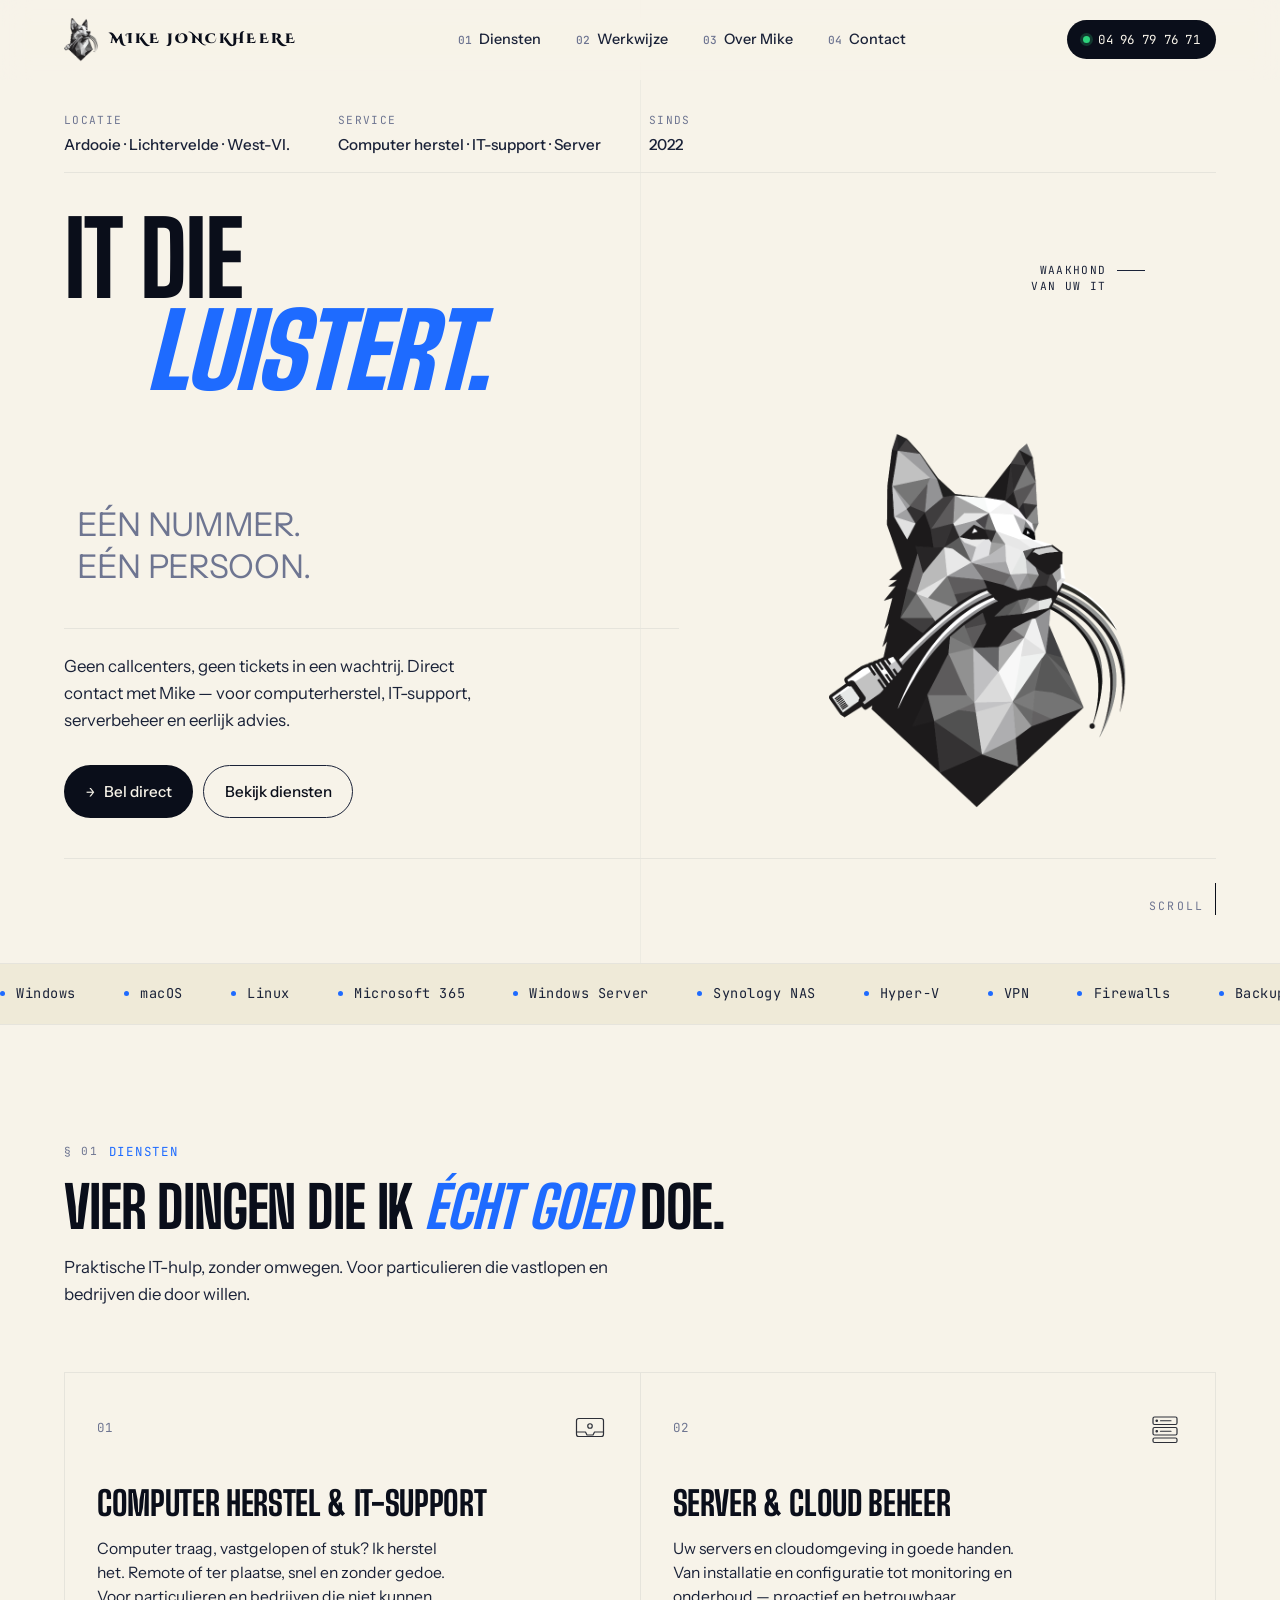
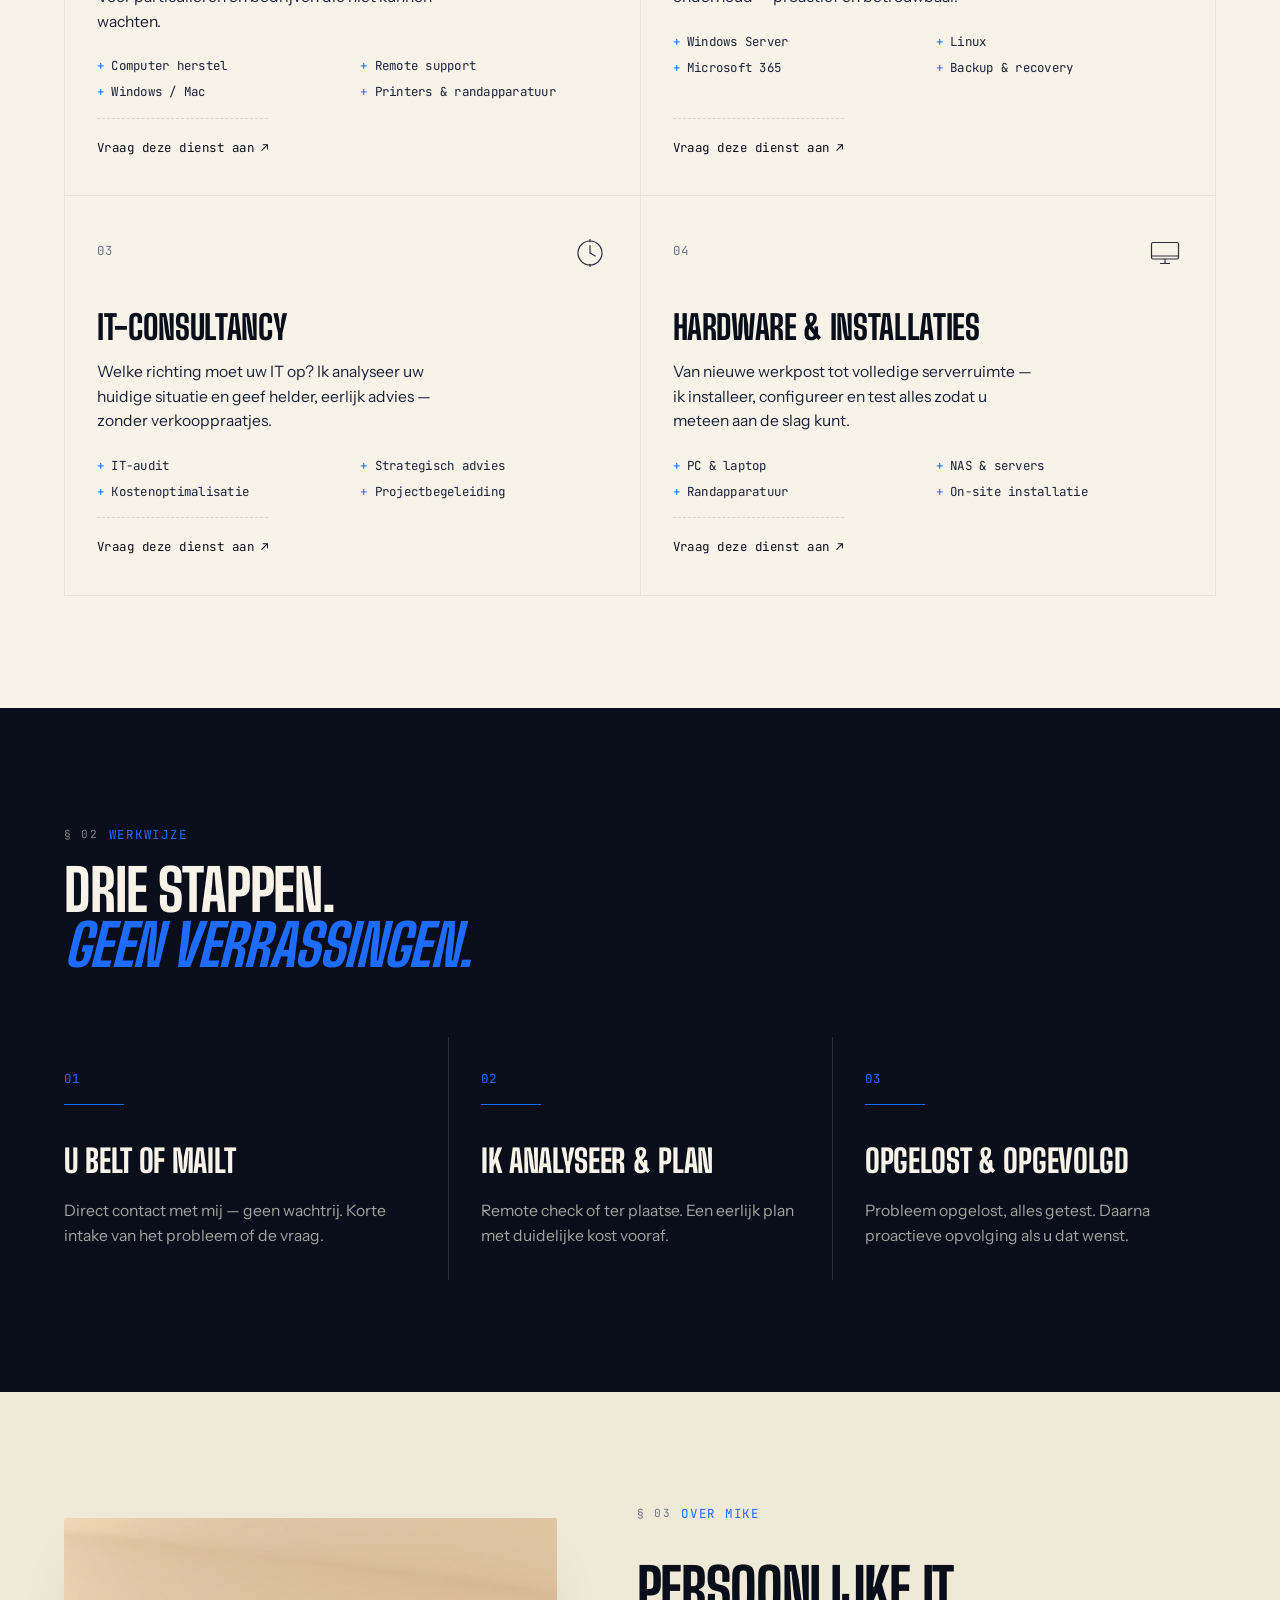
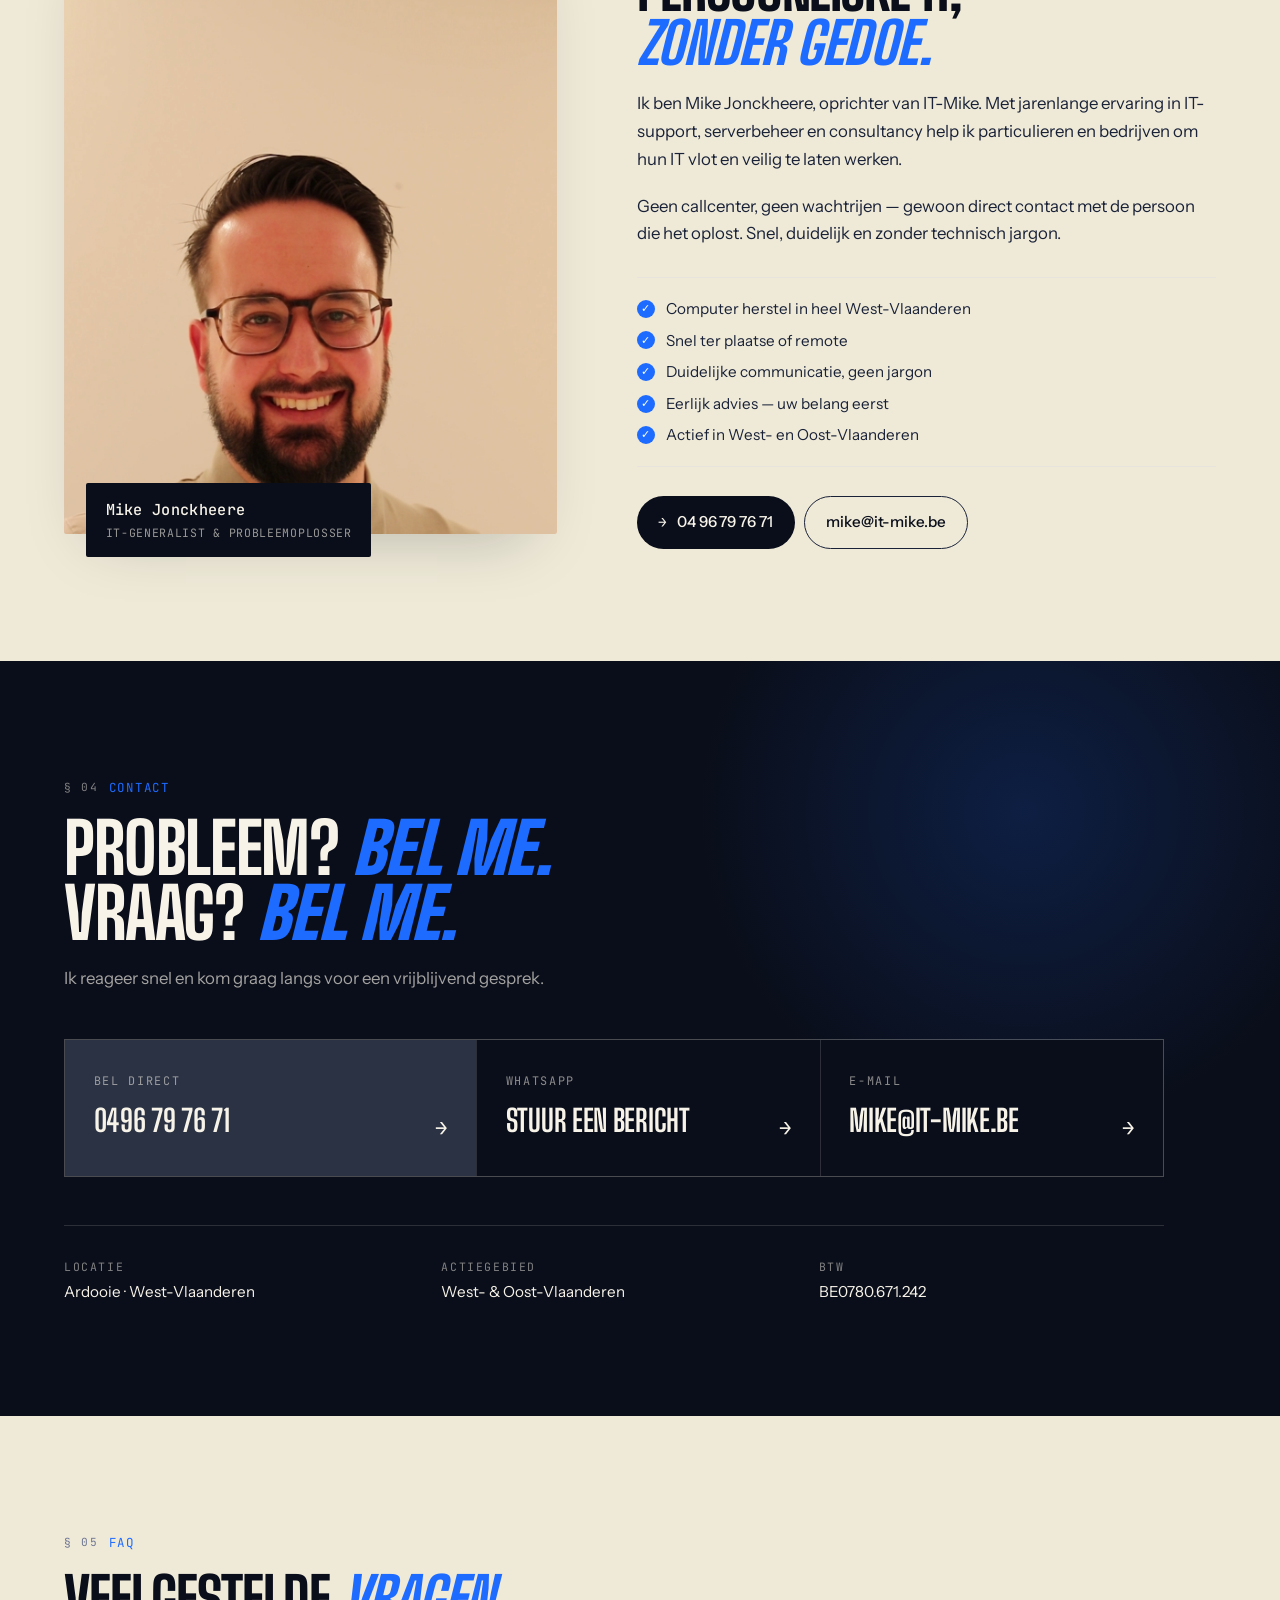
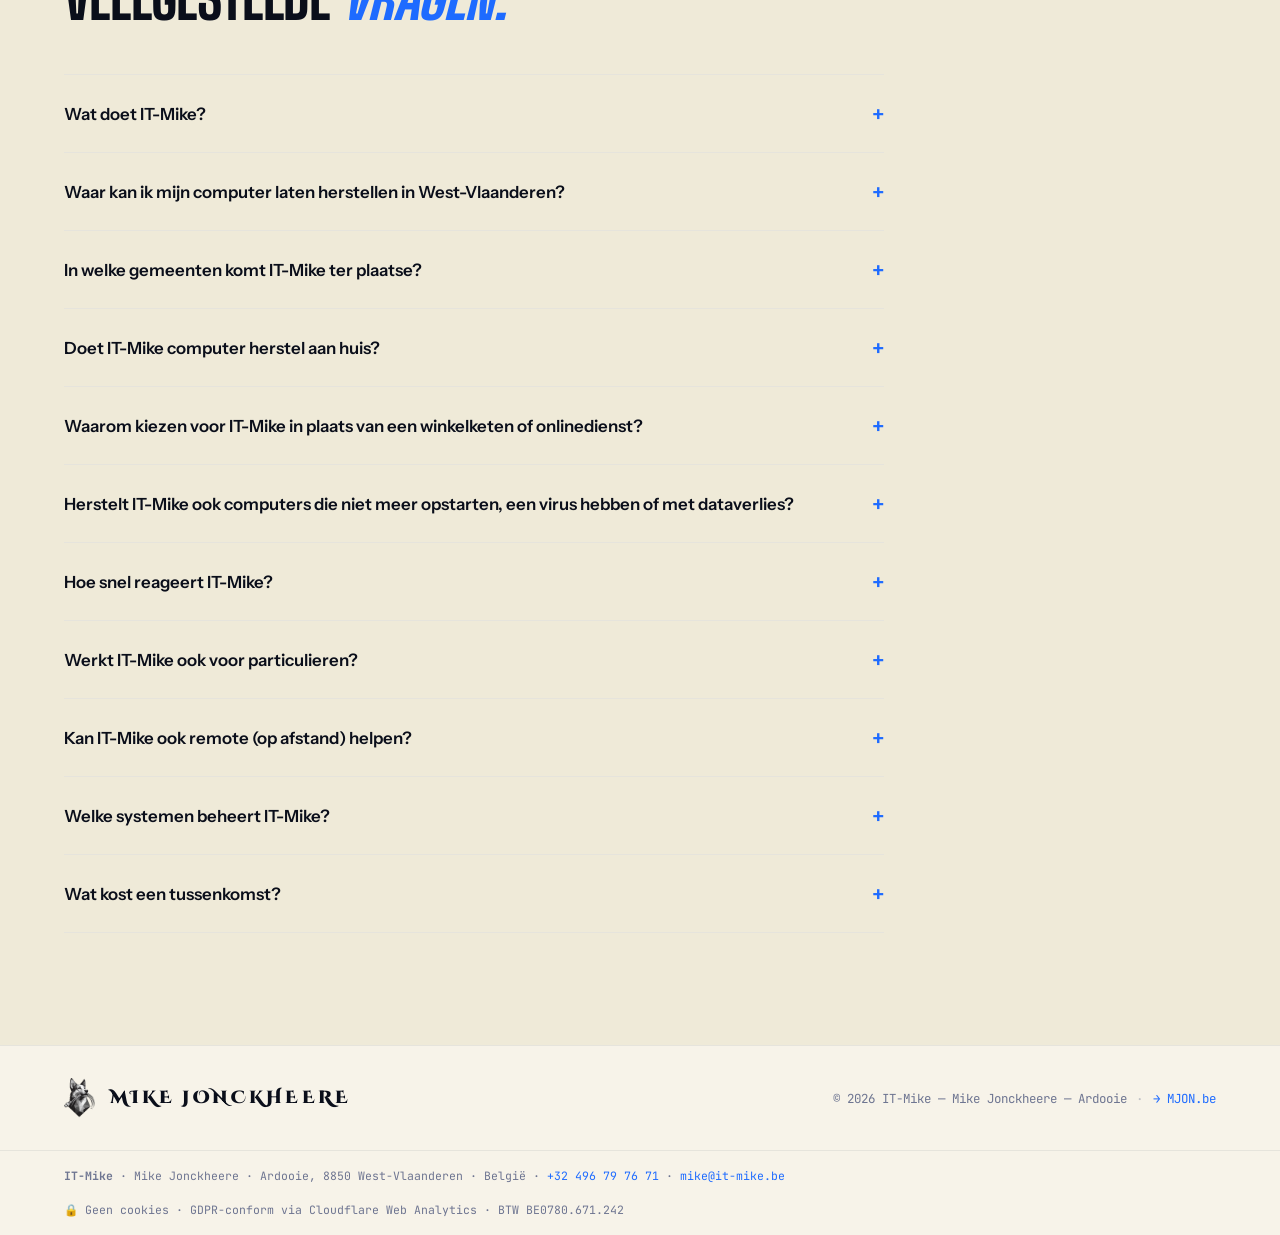
==== index.html @ 592ebdb8 "Voeg Matomo tracking-script toe aan homepage Co-Authored-By: Claude Sonnet 5 <noreply@anthropic.com>" ====
<!DOCTYPE html>
<html lang="nl">
<head>
<meta charset="UTF-8"/>
<meta name="viewport" content="width=device-width, initial-scale=1.0"/>
<title>Computer Herstel &amp; IT-Support Ardooie, Lichtervelde | IT-Mike</title>
<meta name="description" content="Computer herstel, IT-support en serverbeheer in Ardooie, Lichtervelde en West-Vlaanderen. Mike Jonckheere — direct bereikbaar, geen callcenter. Reactietijd &lt; 2 uur. BTW BE0780.671.242."/>
<meta name="keywords" content="computer herstel Lichtervelde, computer herstel Ardooie, computer reparatie West-Vlaanderen, pc herstelling Lichtervelde, IT support Ardooie, IT helpdesk West-Vlaanderen, serverbeheer Roeselare, computer hulp Ardooie, IT consultancy West-Vlaanderen, Mike Jonckheere IT, IT-Mike, server beheer Tielt, IT support Izegem, IT Kortemark, IT Wingene"/>
<meta name="author" content="Mike Jonckheere — IT-Mike"/>
<meta name="robots" content="index, follow"/>
<link rel="canonical" href="https://it-mike.be/"/>
<link rel="icon" type="image/png" href="/media/Favicon.png"/>
<link rel="apple-touch-icon" href="/media/Favicon.png"/>
<meta name="geo.region" content="BE-VWV"/>
<meta name="geo.placename" content="Ardooie, West-Vlaanderen, België"/>
<meta name="geo.position" content="50.9814;3.2057"/>
<meta name="ICBM" content="50.9814, 3.2057"/>
<meta property="og:type" content="website"/>
<meta property="og:url" content="https://it-mike.be/"/>
<meta property="og:title" content="Computer Herstel &amp; IT-Support Ardooie, Lichtervelde | IT-Mike"/>
<meta property="og:description" content="Computer herstel, IT-support en serverbeheer in Ardooie, Lichtervelde en West-Vlaanderen. Mike Jonckheere — direct bereikbaar, reactietijd &lt; 2 uur."/>
<meta property="og:locale" content="nl_BE"/>
<meta property="og:image" content="https://it-mike.be/media/Logo with slogan.png"/>
<script type="application/ld+json" id="ld-json">
{
  "@context": "https://schema.org",
  "@graph": [
    {
      "@type": "LocalBusiness",
      "@id": "https://it-mike.be/#business",
      "name": "IT-Mike",
      "alternateName": ["IT-Mike Ardooie", "IT-Mike Lichtervelde", "IT-Mike West-Vlaanderen"],
      "description": "Computer herstel, persoonlijke IT-support, server- en cloudbeheer, IT-consultancy en hardware-installaties voor bedrijven en particulieren in Ardooie, Lichtervelde en West- en Oost-Vlaanderen. Geen callcenter — direct contact met Mike Jonckheere.",
      "url": "https://it-mike.be",
      "telephone": "+32496797671",
      "email": "mike@it-mike.be",
      "vatID": "BE0780671242",
      "foundingDate": "2022",
      "priceRange": "€€",
      "currenciesAccepted": "EUR",
      "paymentAccepted": "Bankoverschrijving, Cash",
      "address": {
        "@type": "PostalAddress",
        "addressLocality": "Ardooie",
        "addressRegion": "West-Vlaanderen",
        "postalCode": "8850",
        "addressCountry": "BE"
      },
      "geo": {
        "@type": "GeoCoordinates",
        "latitude": 50.9814,
        "longitude": 3.2057
      },
      "areaServed": [
        {"@type": "City", "name": "Ardooie", "containedInPlace": {"@type": "AdministrativeArea", "name": "West-Vlaanderen"}},
        {"@type": "City", "name": "Roeselare"},
        {"@type": "City", "name": "Tielt"},
        {"@type": "City", "name": "Izegem"},
        {"@type": "City", "name": "Torhout"},
        {"@type": "City", "name": "Kortemark"},
        {"@type": "City", "name": "Wingene"},
        {"@type": "City", "name": "Pittem"},
        {"@type": "City", "name": "Lichtervelde"},
        {"@type": "City", "name": "Ruiselede"},
        {"@type": "City", "name": "Ichtegem"},
        {"@type": "City", "name": "Zedelgem"},
        {"@type": "City", "name": "Meulebeke"},
        {"@type": "City", "name": "Hooglede"},
        {"@type": "City", "name": "Staden"},
        {"@type": "City", "name": "Ledegem"},
        {"@type": "City", "name": "Moorslede"},
        {"@type": "City", "name": "Diksmuide"},
        {"@type": "City", "name": "Deinze"},
        {"@type": "City", "name": "Aalter"},
        {"@type": "City", "name": "Nevele"},
        {"@type": "City", "name": "Zulte"},
        {"@type": "AdministrativeArea", "name": "West-Vlaanderen"},
        {"@type": "AdministrativeArea", "name": "Oost-Vlaanderen"}
      ],
      "openingHoursSpecification": [
        {
          "@type": "OpeningHoursSpecification",
          "dayOfWeek": ["Monday","Tuesday","Wednesday","Thursday","Friday"],
          "opens": "08:00",
          "closes": "20:00"
        },
        {
          "@type": "OpeningHoursSpecification",
          "dayOfWeek": "Saturday",
          "opens": "09:00",
          "closes": "17:00"
        }
      ],
      "hasOfferCatalog": {
        "@type": "OfferCatalog",
        "name": "IT-diensten West-Vlaanderen",
        "itemListElement": [
          {
            "@type": "Offer",
            "itemOffered": {
              "@type": "Service",
              "name": "Computer herstel",
              "description": "Herstelling van trage, vastgelopen of defecte pc's en laptops. Remote of ter plaatse in Ardooie, Lichtervelde en heel West-Vlaanderen.",
              "areaServed": "West-Vlaanderen, Oost-Vlaanderen"
            }
          },
          {
            "@type": "Offer",
            "itemOffered": {
              "@type": "Service",
              "name": "IT-Support & Helpdesk",
              "description": "Remote of on-site IT-hulp voor bedrijven en particulieren in West-Vlaanderen. Reactietijd minder dan 2 uur voor dringende problemen. Windows, macOS, printers en randapparatuur.",
              "areaServed": "West-Vlaanderen, Oost-Vlaanderen"
            }
          },
          {
            "@type": "Offer",
            "itemOffered": {
              "@type": "Service",
              "name": "Server & Cloud beheer",
              "description": "Beheer van Windows Server, Linux, Microsoft 365, Hyper-V, Synology NAS. VPN, firewalls, backup & recovery. Proactief onderhoud en monitoring.",
              "areaServed": "West-Vlaanderen, Oost-Vlaanderen"
            }
          },
          {
            "@type": "Offer",
            "itemOffered": {
              "@type": "Service",
              "name": "IT-Consultancy",
              "description": "IT-audit, strategisch advies, kostenoptimalisatie en projectbegeleiding voor KMO's en zelfstandigen in West-Vlaanderen.",
              "areaServed": "West-Vlaanderen, Oost-Vlaanderen"
            }
          },
          {
            "@type": "Offer",
            "itemOffered": {
              "@type": "Service",
              "name": "Hardware & installaties",
              "description": "Installatie en configuratie van pc, laptop, NAS, servers en randapparatuur. On-site service in West- en Oost-Vlaanderen.",
              "areaServed": "West-Vlaanderen, Oost-Vlaanderen"
            }
          }
        ]
      },
      "founder": {"@id": "https://it-mike.be/#mike"},
      "employee": {"@id": "https://it-mike.be/#mike"}
    },
    {
      "@type": "Person",
      "@id": "https://it-mike.be/#mike",
      "name": "Mike Jonckheere",
      "jobTitle": "IT-generalist & oprichter IT-Mike",
      "knowsAbout": ["IT-support","Windows Server","Linux","Microsoft 365","Hyper-V","Synology NAS","VPN","Netwerken","Cloudinfrastructuur","IT-consultancy"],
      "worksFor": {"@id": "https://it-mike.be/#business"},
      "address": {
        "@type": "PostalAddress",
        "addressLocality": "Ardooie",
        "addressRegion": "West-Vlaanderen",
        "addressCountry": "BE"
      }
    },
    {
      "@type": "FAQPage",
      "mainEntity": [
        {
          "@type": "Question",
          "name": "Wat doet IT-Mike?",
          "acceptedAnswer": {
            "@type": "Answer",
            "text": "IT-Mike is de éénmanszaak van Mike Jonckheere uit Ardooie (West-Vlaanderen). IT-Mike biedt IT-support & helpdesk, server- en cloudbeheer, IT-consultancy en hardware-installaties aan voor bedrijven en particulieren in West- en Oost-Vlaanderen. Direct contact, geen callcenter."
          }
        },
        {
          "@type": "Question",
          "name": "Hoe snel reageert IT-Mike op een IT-probleem?",
          "acceptedAnswer": {
            "@type": "Answer",
            "text": "IT-Mike streeft naar een reactietijd van minder dan 2 uur voor dringende problemen — vaak nog dezelfde dag geholpen. Bel 04 96 79 76 71 voor de snelste respons. Remote hulp is onmiddellijk mogelijk; on-site interventie in West-Vlaanderen en omstreken zo snel mogelijk na contact."
          }
        },
        {
          "@type": "Question",
          "name": "In welke gemeenten is IT-Mike actief?",
          "acceptedAnswer": {
            "@type": "Answer",
            "text": "IT-Mike is gevestigd in Ardooie en actief in heel West-Vlaanderen (o.a. Roeselare, Tielt, Izegem, Torhout, Kortemark, Wingene, Pittem, Lichtervelde, Ruiselede, Ichtegem, Zedelgem, Meulebeke, Hooglede, Staden, Ledegem, Moorslede, Diksmuide) en Oost-Vlaanderen (o.a. Deinze, Aalter, Nevele, Zulte). Remote hulp kan overal in België."
          }
        },
        {
          "@type": "Question",
          "name": "Waar kan ik mijn computer laten herstellen in West-Vlaanderen?",
          "acceptedAnswer": {
            "@type": "Answer",
            "text": "IT-Mike herstelt computers en laptops in heel West-Vlaanderen — onder meer Ardooie, Roeselare, Tielt, Izegem, Torhout, Kortemark, Wingene, Pittem, Lichtervelde, Ruiselede, Ichtegem, Zedelgem, Meulebeke, Hooglede, Staden, Ledegem, Moorslede en Diksmuide — remote of met een bezoek ter plaatse. Bel 04 96 79 76 71 voor een snelle diagnose."
          }
        },
        {
          "@type": "Question",
          "name": "Doet IT-Mike computer herstel aan huis?",
          "acceptedAnswer": {
            "@type": "Answer",
            "text": "Beide kan. De meeste klanten brengen hun toestel gewoon binnen — dat is meestal het snelst. Mike komt ook zeker ter plaatse in heel West-Vlaanderen, vooral voor opleiding, begeleiding of installaties waar dat handiger is."
          }
        },
        {
          "@type": "Question",
          "name": "Waarom kiezen voor IT-Mike in plaats van een winkelketen of onlinedienst?",
          "acceptedAnswer": {
            "@type": "Answer",
            "text": "Bij IT-Mike is er altijd rechtstreeks contact met Mike Jonckheere zelf — geen callcenter, geen ticketsysteem, geen wisselende techniekers. Reactietijd onder de 2 uur, prijzen vooraf duidelijk gecommuniceerd, en eerlijk advies zonder verkooppraatjes."
          }
        },
        {
          "@type": "Question",
          "name": "Herstelt IT-Mike ook computers die niet meer opstarten, een virus hebben of met dataverlies?",
          "acceptedAnswer": {
            "@type": "Answer",
            "text": "Ja — een pc die niet meer opstart, traag is, een virus of malware heeft, of waar data van gered moet worden, zijn herstellingen die IT-Mike dagelijks uitvoert. Remote diagnose of een bezoek ter plaatse, naargelang het probleem."
          }
        },
        {
          "@type": "Question",
          "name": "Werkt IT-Mike ook voor particulieren?",
          "acceptedAnswer": {
            "@type": "Answer",
            "text": "Ja, IT-Mike helpt zowel particulieren (thuisgebruikers) als bedrijven, KMO's en zelfstandigen. Of het nu gaat om een vastgelopen laptop, printerprobleem of volledige serverinrichting — u kunt bij IT-Mike terecht."
          }
        },
        {
          "@type": "Question",
          "name": "Kan IT-Mike ook remote (op afstand) helpen?",
          "acceptedAnswer": {
            "@type": "Answer",
            "text": "Ja, IT-Mike biedt remote support aan voor de meeste problemen. Via een beveiligde verbinding wordt uw probleem snel opgelost zonder dat er iemand langs moet komen. Voor hardware-installaties en netwerkproblemen ter plaatse komt Mike langs in West- en Oost-Vlaanderen."
          }
        },
        {
          "@type": "Question",
          "name": "Wat kost een tussenkomst van IT-Mike?",
          "acceptedAnswer": {
            "@type": "Answer",
            "text": "IT-Mike start met een diagnose-uur (€62,50 excl. BTW) — tenzij het probleem al binnen dat eerste uur opgelost is. Na de diagnose volgt een duidelijke inschatting van wat er nodig is en wat het kost, vóór er verder gewerkt wordt. Geen verrassingen achteraf."
          }
        },
        {
          "@type": "Question",
          "name": "Welke IT-systemen beheert IT-Mike?",
          "acceptedAnswer": {
            "@type": "Answer",
            "text": "IT-Mike heeft ervaring met Windows, macOS, Linux, Windows Server, Microsoft 365, Hyper-V, Synology NAS, VPN-oplossingen, firewalls, Active Directory, Office 365, cloud migratie en backup & recovery."
          }
        }
      ]
    }
  ]
}
</script>
<script defer src="https://static.cloudflareinsights.com/beacon.min.js" data-cf-beacon='{"token":"JOUW_TOKEN_HIER"}'></script>
<link rel="preconnect" href="https://fonts.googleapis.com"/>
<link rel="preconnect" href="https://fonts.gstatic.com" crossorigin/>
<link href="https://fonts.googleapis.com/css2?family=Big+Shoulders+Display:wght@500;700;800;900&family=Cinzel:wght@500;700;900&family=Instrument+Serif:ital@0;1&family=Instrument+Sans:wght@400;500;600&family=JetBrains+Mono:wght@400;500&display=swap" rel="stylesheet"/>
<link rel="stylesheet" href="/styles.css"/>
<!-- Matomo -->
<script>
  var _paq = window._paq = window._paq || [];
  _paq.push(['trackPageView']);
  _paq.push(['enableLinkTracking']);
  (function() {
    var u="https://it-mike.duckdns.org/";
    _paq.push(['setTrackerUrl', u+'matomo.php']);
    _paq.push(['setSiteId', '1']);
    var d=document, g=d.createElement('script'), s=d.getElementsByTagName('script')[0];
    g.async=true; g.src=u+'matomo.js'; s.parentNode.insertBefore(g,s);
  })();
</script>
<!-- End Matomo Code -->
</head>
<body>

<!-- Mobile menu -->
<div class="mobile-menu" id="mobileMenu">
  <button class="mobile-close" id="mobileClose" aria-label="Sluit menu">×</button>
  <a href="#diensten" class="mobile-link"><span>01</span>Diensten</a>
  <a href="#werkwijze" class="mobile-link"><span>02</span>Werkwijze</a>
  <a href="#over" class="mobile-link"><span>03</span>Over Mike</a>
  <a href="#contact" class="mobile-link"><span>04</span>Contact</a>
  <a href="tel:+32496797671" class="mobile-call">04 96 79 76 71</a>
</div>

<!-- Nav -->
<nav id="navbar" class="nav">
  <a href="#top" class="nav-brand" aria-label="IT-Mike home">
    <img src="/media/Dog mark.png" alt="" class="nav-dog"/>
    <span class="nav-name">MIKE JONCKHEERE</span>
  </a>
  <ul class="nav-links">
    <li><a href="#diensten"><span class="nav-num">01</span>Diensten</a></li>
    <li><a href="#werkwijze"><span class="nav-num">02</span>Werkwijze</a></li>
    <li><a href="#over"><span class="nav-num">03</span>Over Mike</a></li>
    <li><a href="#contact"><span class="nav-num">04</span>Contact</a></li>
  </ul>
  <a href="tel:+32496797671" class="nav-cta">
    <span class="nav-cta-dot"></span>
    04 96 79 76 71
  </a>
  <button class="nav-burger" id="navBurger" aria-label="Open menu">
    <span></span><span></span><span></span>
  </button>
</nav>

<main>

<!-- Hero — Editorial -->
<section id="top" class="hero hero-editorial">
  <div class="hero-grid">
    <div class="hero-meta">
      <div class="meta-item">
        <span class="meta-label">Locatie</span>
        <span class="meta-value">Ardooie · Lichtervelde · West-Vl.</span>
      </div>
      <div class="meta-item">
        <span class="meta-label">Service</span>
        <span class="meta-value">Computer herstel · IT-support · Server</span>
      </div>
      <div class="meta-item">
        <span class="meta-label">Sinds</span>
        <span class="meta-value">2022</span>
      </div>
    </div>

    <h1 class="hero-headline">
      <span class="line">IT die</span>
      <span class="line line-italic rotating" id="rotatingWord" aria-live="polite">
        <span class="rw-word on">werkt.</span>
        <span class="rw-word">luistert.</span>
        <span class="rw-word">uitlegt.</span>
        <span class="rw-word">klopt.</span>
      </span>
      <span class="line line-faded">Eén nummer.</span>
      <span class="line line-faded">Eén persoon.</span>
    </h1>

    <div class="hero-mascot" aria-hidden="true">
      <img src="/media/Dog mark.png" alt=""/>
      <div class="hero-mascot-tag">
        <span class="hmt-line"></span>
        <span class="hmt-text">Waakhond<br/>van uw IT</span>
      </div>
    </div>

    <div class="hero-side">
      <p class="hero-lede" id="cms-hero-lede">
        Geen callcenters, geen tickets in een wachtrij. Direct contact met
        Mike — voor computerherstel, IT-support, serverbeheer en eerlijk advies.
      </p>
      <div class="hero-actions">
        <a href="tel:+32496797671" class="btn btn-primary">
          <span class="btn-arrow">→</span>
          Bel direct
        </a>
        <a href="#diensten" class="btn btn-ghost">Bekijk diensten</a>
      </div>
    </div>

    <div class="hero-foot">
      <div class="hf-item hf-scroll">
        <span>Scroll</span>
        <div class="hf-scroll-line"></div>
      </div>
    </div>
  </div>
</section>

<!-- Marquee strip -->
<section class="marquee" aria-hidden="true">
  <div class="marquee-track">
    <span class="marquee-item"><span class="marquee-dot"></span>Windows</span>
    <span class="marquee-item"><span class="marquee-dot"></span>macOS</span>
    <span class="marquee-item"><span class="marquee-dot"></span>Linux</span>
    <span class="marquee-item"><span class="marquee-dot"></span>Microsoft 365</span>
    <span class="marquee-item"><span class="marquee-dot"></span>Windows Server</span>
    <span class="marquee-item"><span class="marquee-dot"></span>Synology NAS</span>
    <span class="marquee-item"><span class="marquee-dot"></span>Hyper-V</span>
    <span class="marquee-item"><span class="marquee-dot"></span>VPN</span>
    <span class="marquee-item"><span class="marquee-dot"></span>Firewalls</span>
    <span class="marquee-item"><span class="marquee-dot"></span>Backup &amp; recovery</span>
    <span class="marquee-item"><span class="marquee-dot"></span>Office 365</span>
    <span class="marquee-item"><span class="marquee-dot"></span>Active Directory</span>
    <span class="marquee-item"><span class="marquee-dot"></span>Cloud migratie</span>
    <span class="marquee-item"><span class="marquee-dot"></span>Hardware</span>
    <span class="marquee-item"><span class="marquee-dot"></span>Windows</span>
    <span class="marquee-item"><span class="marquee-dot"></span>macOS</span>
    <span class="marquee-item"><span class="marquee-dot"></span>Linux</span>
    <span class="marquee-item"><span class="marquee-dot"></span>Microsoft 365</span>
    <span class="marquee-item"><span class="marquee-dot"></span>Windows Server</span>
    <span class="marquee-item"><span class="marquee-dot"></span>Synology NAS</span>
    <span class="marquee-item"><span class="marquee-dot"></span>Hyper-V</span>
    <span class="marquee-item"><span class="marquee-dot"></span>VPN</span>
    <span class="marquee-item"><span class="marquee-dot"></span>Firewalls</span>
    <span class="marquee-item"><span class="marquee-dot"></span>Backup &amp; recovery</span>
    <span class="marquee-item"><span class="marquee-dot"></span>Office 365</span>
    <span class="marquee-item"><span class="marquee-dot"></span>Active Directory</span>
    <span class="marquee-item"><span class="marquee-dot"></span>Cloud migratie</span>
    <span class="marquee-item"><span class="marquee-dot"></span>Hardware</span>
  </div>
</section>

<!-- Diensten -->
<section id="diensten" class="section diensten reveal">
  <div class="section-head">
    <div class="section-tag"><span class="tag-num">§ 01</span>Diensten</div>
    <h2 class="section-title">Vier dingen die ik <em>écht goed</em> doe.</h2>
    <p class="section-sub">Praktische IT-hulp, zonder omwegen. Voor particulieren die vastlopen en bedrijven die door willen.</p>
  </div>
  <div class="diensten-grid">
    <article class="dienst">
      <div class="dienst-head">
        <span class="dienst-num">01</span>
        <svg viewBox="0 0 48 48" fill="none" stroke="currentColor" stroke-width="1.6" stroke-linecap="round" stroke-linejoin="round">
          <rect x="6" y="10" width="36" height="24" rx="3"/>
          <path d="M6 28 L18 28 L20 32 L28 32 L30 28 L42 28"/>
          <circle cx="24" cy="20" r="3"/>
        </svg>
      </div>
      <h3 class="dienst-title" id="cms-d1-title">Computer Herstel &amp; IT-Support</h3>
      <p class="dienst-desc" id="cms-d1-desc">Computer traag, vastgelopen of stuk? Ik herstel het. Remote of ter plaatse — snel en zonder gedoe.</p>
      <ul class="dienst-points" id="cms-d1-points">
        <li><span class="dienst-bullet">+</span>Computer herstel</li>
        <li><span class="dienst-bullet">+</span>Remote support</li>
        <li><span class="dienst-bullet">+</span>Windows / Mac</li>
        <li><span class="dienst-bullet">+</span>Printers &amp; randapparatuur</li>
      </ul>
      <a href="#contact" class="dienst-link">Vraag deze dienst aan <span>↗</span></a>
    </article>
    <article class="dienst">
      <div class="dienst-head">
        <span class="dienst-num">02</span>
        <svg viewBox="0 0 48 48" fill="none" stroke="currentColor" stroke-width="1.6" stroke-linecap="round" stroke-linejoin="round">
          <rect x="8" y="8" width="32" height="10" rx="2"/>
          <rect x="8" y="22" width="32" height="10" rx="2"/>
          <rect x="8" y="36" width="32" height="6" rx="2"/>
          <circle cx="13" cy="13" r="1" fill="currentColor"/>
          <circle cx="13" cy="27" r="1" fill="currentColor"/>
          <line x1="18" y1="13" x2="32" y2="13"/>
          <line x1="18" y1="27" x2="32" y2="27"/>
        </svg>
      </div>
      <h3 class="dienst-title" id="cms-d2-title">Server &amp; Cloud beheer</h3>
      <p class="dienst-desc" id="cms-d2-desc">Uw servers en cloud in goede handen — van installatie tot proactief onderhoud.</p>
      <ul class="dienst-points" id="cms-d2-points">
        <li><span class="dienst-bullet">+</span>Windows Server</li>
        <li><span class="dienst-bullet">+</span>Linux</li>
        <li><span class="dienst-bullet">+</span>Microsoft 365</li>
        <li><span class="dienst-bullet">+</span>Backup &amp; recovery</li>
      </ul>
      <a href="#contact" class="dienst-link">Vraag deze dienst aan <span>↗</span></a>
    </article>
    <article class="dienst">
      <div class="dienst-head">
        <span class="dienst-num">03</span>
        <svg viewBox="0 0 48 48" fill="none" stroke="currentColor" stroke-width="1.6" stroke-linecap="round" stroke-linejoin="round">
          <circle cx="24" cy="24" r="16"/>
          <path d="M24 14 L24 24 L31 28"/>
          <line x1="24" y1="6" x2="24" y2="9"/>
          <line x1="24" y1="39" x2="24" y2="42"/>
        </svg>
      </div>
      <h3 class="dienst-title" id="cms-d3-title">IT-Consultancy</h3>
      <p class="dienst-desc" id="cms-d3-desc">Helder, eerlijk advies. Geen verkooppraatjes, wel een plan dat klopt met uw budget.</p>
      <ul class="dienst-points" id="cms-d3-points">
        <li><span class="dienst-bullet">+</span>IT-audit</li>
        <li><span class="dienst-bullet">+</span>Strategisch advies</li>
        <li><span class="dienst-bullet">+</span>Kostenoptimalisatie</li>
        <li><span class="dienst-bullet">+</span>Projectbegeleiding</li>
      </ul>
      <a href="#contact" class="dienst-link">Vraag deze dienst aan <span>↗</span></a>
    </article>
    <article class="dienst">
      <div class="dienst-head">
        <span class="dienst-num">04</span>
        <svg viewBox="0 0 48 48" fill="none" stroke="currentColor" stroke-width="1.6" stroke-linecap="round" stroke-linejoin="round">
          <rect x="6" y="10" width="36" height="22" rx="2"/>
          <line x1="6" y1="28" x2="42" y2="28"/>
          <line x1="18" y1="38" x2="30" y2="38"/>
          <line x1="24" y1="32" x2="24" y2="38"/>
        </svg>
      </div>
      <h3 class="dienst-title" id="cms-d4-title">Hardware &amp; installaties</h3>
      <p class="dienst-desc" id="cms-d4-desc">Van werkpost tot serverruimte — alles correct geïnstalleerd, getest en uitgelegd.</p>
      <ul class="dienst-points" id="cms-d4-points">
        <li><span class="dienst-bullet">+</span>PC &amp; laptop</li>
        <li><span class="dienst-bullet">+</span>NAS &amp; servers</li>
        <li><span class="dienst-bullet">+</span>Randapparatuur</li>
        <li><span class="dienst-bullet">+</span>On-site installatie</li>
      </ul>
      <a href="#contact" class="dienst-link">Vraag deze dienst aan <span>↗</span></a>
    </article>
  </div>
</section>

<!-- Werkwijze -->
<section id="werkwijze" class="section werkwijze reveal">
  <div class="section-head section-head-light">
    <div class="section-tag"><span class="tag-num">§ 02</span>Werkwijze</div>
    <h2 class="section-title">Drie stappen.<br/><em>Geen verrassingen.</em></h2>
  </div>
  <div class="stappen">
    <div class="stap">
      <div class="stap-num">01</div>
      <div class="stap-line"></div>
      <h3 class="stap-title" id="cms-stap1-title">U belt of mailt</h3>
      <p class="stap-desc" id="cms-stap1-desc">Direct contact met mij — geen wachtrij. Korte intake van het probleem of de vraag.</p>
    </div>
    <div class="stap">
      <div class="stap-num">02</div>
      <div class="stap-line"></div>
      <h3 class="stap-title" id="cms-stap2-title">Ik analyseer &amp; plan</h3>
      <p class="stap-desc" id="cms-stap2-desc">Remote check of ter plaatse. Een eerlijk plan met duidelijke kost vooraf.</p>
    </div>
    <div class="stap">
      <div class="stap-num">03</div>
      <div class="stap-line"></div>
      <h3 class="stap-title" id="cms-stap3-title">Opgelost &amp; opgevolgd</h3>
      <p class="stap-desc" id="cms-stap3-desc">Probleem opgelost, alles getest. Daarna proactieve opvolging als u dat wenst.</p>
    </div>
  </div>
</section>

<!-- Over Mike -->
<section id="over" class="section over reveal">
  <div class="over-grid">
    <div class="over-portrait">
      <div class="over-portrait-frame">
        <img id="cms-profile-img" src="/media/Contact Mike.png" alt="Mike Jonckheere"
             style="width:100%;height:100%;object-fit:cover;object-position:center 16%;display:block"/>
      </div>
      <div class="over-portrait-tag">
        <span class="opt-name">Mike Jonckheere</span>
        <span class="opt-role">IT-generalist &amp; probleemoplosser</span>
      </div>
    </div>
    <div class="over-content">
      <div class="section-tag"><span class="tag-num">§ 03</span>Over Mike</div>
      <h2 class="section-title">Persoonlijke IT,<br/><em>zonder gedoe.</em></h2>
      <p class="over-text" id="cms-about-1">Ik ben <strong>Mike Jonckheere</strong>, oprichter van IT-Mike. Met jaren ervaring in IT-support, serverbeheer en consultancy help ik particulieren en bedrijven om hun IT vlot en veilig te laten werken.</p>
      <p class="over-text" id="cms-about-2">Geen callcenter, geen wachtrijen — gewoon <strong>direct contact</strong> met de persoon die het oplost. Snel, duidelijk en zonder technisch jargon.</p>
      <div class="over-checks" id="cms-over-checks">
        <div class="over-check"><span class="ock">✓</span>Snel ter plaatse of remote</div>
        <div class="over-check"><span class="ock">✓</span>Duidelijke communicatie, geen jargon</div>
        <div class="over-check"><span class="ock">✓</span>Eerlijk advies — uw belang eerst</div>
        <div class="over-check"><span class="ock">✓</span>Actief in West- en Oost-Vlaanderen</div>
      </div>
      <div class="over-actions">
        <a href="tel:+32496797671" class="btn btn-primary"><span class="btn-arrow">→</span> 04 96 79 76 71</a>
        <a id="cms-email-over" href="mailto:mike@it-mike.be?subject=Vraag%20via%20it-mike.be&body=Goeiedag%20Mike%2C%0A%0AIk%20neem%20contact%20op%20via%20it-mike.be.%0A%0AMijn%20vraag%20%2F%20probleem%3A%0A%0A%0AMijn%20naam%3A%20%0AMijn%20telefoonnummer%3A%20" class="btn btn-ghost">mike@it-mike.be</a>
      </div>
    </div>
  </div>
</section>

<!-- Contact -->
<section id="contact" class="section contact reveal">
  <div class="contact-inner">
    <div class="contact-tag"><span class="tag-num">§ 04</span>Contact</div>
    <h2 class="contact-title">Probleem? <em>Bel me.</em><br/>Vraag? <em>Bel me.</em></h2>
    <p class="contact-sub" id="cms-contact-sub">Ik reageer snel en kom graag langs voor een vrijblijvend gesprek.</p>
    <div class="contact-channels">
      <a href="tel:+32496797671" class="ch ch-primary" id="cms-phone-link">
        <div class="ch-label">Bel direct</div>
        <div class="ch-value" id="cms-phone-val">04 96 79 76 71</div>
        <div class="ch-arrow">→</div>
      </a>
      <a href="https://wa.me/+32496797671" target="_blank" rel="noopener" class="ch">
        <div class="ch-label">WhatsApp</div>
        <div class="ch-value">Stuur een bericht</div>
        <div class="ch-arrow">→</div>
      </a>
      <a href="mailto:mike@it-mike.be?subject=Vraag%20via%20it-mike.be&body=Goeiedag%20Mike%2C%0A%0AIk%20neem%20contact%20op%20via%20it-mike.be.%0A%0AMijn%20vraag%20%2F%20probleem%3A%0A%0A%0AMijn%20naam%3A%20%0AMijn%20telefoonnummer%3A%20" class="ch" id="cms-email-link">
        <div class="ch-label">E-mail</div>
        <div class="ch-value" id="cms-email-val">mike@it-mike.be</div>
        <div class="ch-arrow">→</div>
      </a>
    </div>
    <div class="contact-coords">
      <div><span>Locatie</span>Ardooie · West-Vlaanderen</div>
      <div><span>Actiegebied</span>West- &amp; Oost-Vlaanderen</div>
      <div><span>BTW</span>BE0780.671.242</div>
    </div>
  </div>
</section>

<!-- FAQ -->
<section class="section faq reveal" id="faq" aria-label="Veelgestelde vragen">
  <div class="faq-inner">
    <div class="section-tag"><span class="tag-num">§ 05</span>FAQ</div>
    <h2 class="section-title">Veelgestelde <em>vragen.</em></h2>
    <div class="faq-list" id="cms-faq-list">
      <details class="faq-item">
        <summary class="faq-q">Wat doet IT-Mike?</summary>
        <p class="faq-a">IT-Mike is de éénmanszaak van Mike Jonckheere uit Ardooie. Computer herstel, IT-support &amp; helpdesk, server- en cloudbeheer, IT-consultancy en hardware-installaties voor particulieren en bedrijven in West- en Oost-Vlaanderen. Direct contact, geen callcenter.</p>
      </details>
      <details class="faq-item">
        <summary class="faq-q">Waar kan ik mijn computer laten herstellen in West-Vlaanderen?</summary>
        <p class="faq-a">Overal in West-Vlaanderen: Ardooie, Roeselare, Tielt, Izegem, Torhout, Kortemark, Wingene, Pittem, Lichtervelde, Ruiselede, Ichtegem, Zedelgem, Meulebeke, Hooglede, Staden, Ledegem, Moorslede, Diksmuide en omstreken — remote of met een bezoek ter plaatse. Bel gerust voor een snelle diagnose.</p>
      </details>
      <details class="faq-item">
        <summary class="faq-q">In welke gemeenten komt IT-Mike ter plaatse?</summary>
        <p class="faq-a">Actief in heel West-Vlaanderen: Ardooie, Roeselare, Tielt, Izegem, Torhout, Kortemark, Wingene, Pittem, Lichtervelde, Ruiselede en omstreken. Ook Oost-Vlaanderen (Deinze, Aalter, Nevele, Zulte). Remote hulp is overal in België mogelijk.</p>
      </details>
      <details class="faq-item">
        <summary class="faq-q">Doet IT-Mike computer herstel aan huis?</summary>
        <p class="faq-a">Beide kan. De meeste mensen brengen hun toestel gewoon binnen — dat is meestal het snelst. Ik kom ook zeker ter plaatse in heel West-Vlaanderen, vooral voor opleiding, begeleiding of installaties waar dat handiger is.</p>
      </details>
      <details class="faq-item">
        <summary class="faq-q">Waarom kiezen voor IT-Mike in plaats van een winkelketen of onlinedienst?</summary>
        <p class="faq-a">Bij mij krijgt u altijd rechtstreeks contact — geen callcenter, geen ticketsysteem, geen wisselende techniekers. Reactietijd onder de 2 uur, prijzen vooraf duidelijk, en eerlijk advies zonder verkooppraatjes.</p>
      </details>
      <details class="faq-item">
        <summary class="faq-q">Herstelt IT-Mike ook computers die niet meer opstarten, een virus hebben of met dataverlies?</summary>
        <p class="faq-a">Ja — een pc die niet meer opstart, traag is, een virus/malware heeft of waar data van gered moet worden: dat zijn herstellingen die ik dagelijks doe. Remote diagnose of een bezoek ter plaatse, naargelang het probleem.</p>
      </details>
      <details class="faq-item">
        <summary class="faq-q">Hoe snel reageert IT-Mike?</summary>
        <p class="faq-a">Streefdoel is minder dan 2 uur voor dringende problemen — vaak nog dezelfde dag geholpen. Bel direct voor de snelste respons: remote hulp is vrijwel onmiddellijk mogelijk, on-site interventie in West-Vlaanderen zo snel mogelijk.</p>
      </details>
      <details class="faq-item">
        <summary class="faq-q">Werkt IT-Mike ook voor particulieren?</summary>
        <p class="faq-a">Ja — particulieren, zelfstandigen en KMO's zijn alle welkom. Of het nu gaat om een vastgelopen laptop, printerprobleem of volledige serverinrichting.</p>
      </details>
      <details class="faq-item">
        <summary class="faq-q">Kan IT-Mike ook remote (op afstand) helpen?</summary>
        <p class="faq-a">Ja, voor de meeste problemen is remote support mogelijk via een beveiligde verbinding. Sneller en even effectief als een bezoek ter plaatse — zonder verplaatsingskosten.</p>
      </details>
      <details class="faq-item">
        <summary class="faq-q">Welke systemen beheert IT-Mike?</summary>
        <p class="faq-a">Windows, macOS, Linux, Windows Server, Microsoft 365, Hyper-V, Synology NAS, VPN, firewalls, Active Directory, Office 365, cloud migratie en backup &amp; recovery.</p>
      </details>
      <details class="faq-item">
        <summary class="faq-q">Wat kost een tussenkomst?</summary>
        <p class="faq-a">Ik start met een diagnose-uur (€62,50 excl. BTW) — tenzij het probleem al binnen dat eerste uur opgelost is. Na de diagnose krijgt u een duidelijke inschatting van wat er nodig is en wat het kost, vóór ik verderga. Geen verrassingen achteraf.</p>
      </details>
    </div>
  </div>
</section>

</main>

<!-- Footer -->
<footer class="footer">
  <div class="footer-row">
    <div class="footer-brand">
      <img src="/media/Dog mark.png" alt="IT-Mike" class="footer-dog"/>
      <span class="footer-name">MIKE JONCKHEERE</span>
    </div>
    <div class="footer-meta">
      <span>© 2026 IT-Mike — Mike Jonckheere — Ardooie</span>
      <span class="footer-sep">·</span>
      <a href="https://mjon.be">→ MJON.be</a>
    </div>
  </div>
  <div class="footer-bar">
    <address class="footer-address">
      <strong>IT-Mike</strong> · Mike Jonckheere · Ardooie, 8850 West-Vlaanderen · België ·
      <a href="tel:+32496797671">+32 496 79 76 71</a> ·
      <a href="mailto:mike@it-mike.be">mike@it-mike.be</a>
    </address>
    <span>🔒 Geen cookies · GDPR-conform via Cloudflare Web Analytics · BTW BE0780.671.242</span>
  </div>
</footer>

<script>
// Nav scroll
var navbar = document.getElementById('navbar');
window.addEventListener('scroll', function() {
  navbar.classList.toggle('scrolled', window.scrollY > 24);
});

// Mobile menu
var mobileMenu = document.getElementById('mobileMenu');
document.getElementById('navBurger').addEventListener('click', function() {
  mobileMenu.classList.add('open');
});
document.getElementById('mobileClose').addEventListener('click', function() {
  mobileMenu.classList.remove('open');
});
document.querySelectorAll('.mobile-link').forEach(function(link) {
  link.addEventListener('click', function() { mobileMenu.classList.remove('open'); });
});

// Rotating word
(function() {
  var words = document.querySelectorAll('#rotatingWord .rw-word');
  var i = 0;
  setInterval(function() {
    words[i].classList.remove('on');
    i = (i + 1) % words.length;
    words[i].classList.add('on');
  }, 2400);
})();

// Reveal on scroll
var revealObs = new IntersectionObserver(function(entries) {
  entries.forEach(function(e) {
    if (e.isIntersecting) {
      e.target.classList.add('visible');
      revealObs.unobserve(e.target);
    }
  });
}, { threshold: 0.12, rootMargin: '0px 0px -40px 0px' });
document.querySelectorAll('.reveal').forEach(function(el) { revealObs.observe(el); });

// CMS content
fetch('/content/site.json').then(function(r) { return r.json(); }).then(function(d) {
  function esc(s) {
    return String(s).replace(/&/g,'&amp;').replace(/</g,'&lt;').replace(/>/g,'&gt;').replace(/"/g,'&quot;');
  }
  function set(id, val) {
    var el = document.getElementById(id);
    if (el && val) el.textContent = val;
  }

  // Hero
  set('cms-hero-lede', d.hero_lede);

  // Diensten — titels & beschrijvingen
  set('cms-d1-title', d.d1_title); set('cms-d1-desc', d.d1_desc);
  set('cms-d2-title', d.d2_title); set('cms-d2-desc', d.d2_desc);
  set('cms-d3-title', d.d3_title); set('cms-d3-desc', d.d3_desc);
  set('cms-d4-title', d.d4_title); set('cms-d4-desc', d.d4_desc);

  // Diensten — bulletpunten
  function setPoints(id, items) {
    if (!Array.isArray(items) || !items.length) return;
    var el = document.getElementById(id);
    if (!el) return;
    el.innerHTML = items.map(function(p) {
      return '<li><span class="dienst-bullet">+</span>' + esc(p) + '</li>';
    }).join('');
  }
  setPoints('cms-d1-points', d.d1_points);
  setPoints('cms-d2-points', d.d2_points);
  setPoints('cms-d3-points', d.d3_points);
  setPoints('cms-d4-points', d.d4_points);

  // Werkwijze stappen
  set('cms-stap1-title', d.stap1_title); set('cms-stap1-desc', d.stap1_desc);
  set('cms-stap2-title', d.stap2_title); set('cms-stap2-desc', d.stap2_desc);
  set('cms-stap3-title', d.stap3_title); set('cms-stap3-desc', d.stap3_desc);

  // Over Mike
  set('cms-about-1', d.about_1);
  set('cms-about-2', d.about_2);

  // Over checks
  if (Array.isArray(d.over_checks) && d.over_checks.length) {
    var checks = document.getElementById('cms-over-checks');
    if (checks) checks.innerHTML = d.over_checks.map(function(c) {
      return '<div class="over-check"><span class="ock">✓</span>' + esc(c) + '</div>';
    }).join('');
  }

  // Contact
  set('cms-contact-sub', d.contact_sub);
  if (d.contact_phone) {
    var tel = d.contact_phone;
    var disp = tel.replace(/^\+32/, '0').replace(/(\d{4})(\d{2})(\d{2})(\d{2})/, '$1 $2 $3 $4');
    set('cms-phone-val', disp);
    document.getElementById('cms-phone-link').href = 'tel:' + tel;
  }
  if (d.contact_email) {
    var mailBody = 'Goeiedag%20Mike%2C%0A%0AIk%20neem%20contact%20op%20via%20it-mike.be.%0A%0AMijn%20vraag%20%2F%20probleem%3A%0A%0A%0AMijn%20naam%3A%20%0AMijn%20telefoonnummer%3A%20';
    var mailHref = 'mailto:' + d.contact_email + '?subject=Vraag%20via%20it-mike.be&body=' + mailBody;
    set('cms-email-val', d.contact_email);
    document.getElementById('cms-email-link').href = mailHref;
    var emailOver = document.getElementById('cms-email-over');
    if (emailOver) { emailOver.href = mailHref; emailOver.textContent = d.contact_email; }
  }

  // FAQ
  if (Array.isArray(d.faq) && d.faq.length) {
    var faqList = document.getElementById('cms-faq-list');
    if (faqList) faqList.innerHTML = d.faq.map(function(item) {
      return '<details class="faq-item"><summary class="faq-q">' + esc(item.question) + '</summary><p class="faq-a">' + esc(item.answer) + '</p></details>';
    }).join('');

    // Houd de FAQPage structured data (JSON-LD) in sync met de CMS-inhoud,
    // zodat zoekmachines/AI dezelfde vragen en antwoorden (incl. bedragen) zien.
    var ldScript = document.getElementById('ld-json');
    if (ldScript) {
      try {
        var ld = JSON.parse(ldScript.textContent);
        var faqNode = (ld['@graph'] || []).find(function(n) { return n['@type'] === 'FAQPage'; });
        if (faqNode) {
          faqNode.mainEntity = d.faq.map(function(item) {
            return {
              '@type': 'Question',
              'name': item.question,
              'acceptedAnswer': { '@type': 'Answer', 'text': item.answer }
            };
          });
          ldScript.textContent = JSON.stringify(ld);
        }
      } catch (e) {}
    }
  }

  // Profielmedia
  if (d.profile_media) {
    var ext = d.profile_media.split('.').pop().toLowerCase();
    var imgEl = document.getElementById('cms-profile-img');
    if (imgEl) {
      if (ext === 'webm' || ext === 'mp4' || ext === 'mov') {
        var vid = document.createElement('video');
        vid.autoplay = true; vid.muted = true; vid.playsInline = true; vid.preload = 'auto';
        vid.style.cssText = 'width:100%;height:100%;object-fit:cover;object-position:center 16%;display:block';
        vid.addEventListener('ended', function() { this.pause(); });
        var src = document.createElement('source');
        src.src = d.profile_media; src.type = 'video/' + ext;
        vid.appendChild(src);
        imgEl.parentNode.replaceChild(vid, imgEl);
      } else {
        imgEl.src = d.profile_media;
      }
    }
  }
}).catch(function() {});
</script>

</body>
</html>
---- styles.css ----
:root {
  --accent: #1E6BFF;
  --ink: #0A0E1A;
  --ink-2: #1A2238;
  --muted: #6E7591;
  --line: #E6E4DC;
  --line-2: #D8D4C7;
  --paper: #F7F3E9;
  --paper-2: #EFEAD8;
  --white: #FFFFFF;
  --density: 1;
  --pad-section: calc(7rem * var(--density));
  --pad-x: clamp(1.5rem, 5vw, 4rem);
  --radius: 4px;
  --content-max: 1440px;
}

* { box-sizing: border-box; margin: 0; padding: 0; }

html { scroll-behavior: smooth; -webkit-text-size-adjust: 100%; }

body {
  background: var(--paper);
  color: var(--ink);
  font-family: "Instrument Sans", -apple-system, BlinkMacSystemFont, "Helvetica Neue", Arial, sans-serif;
  font-size: 16px;
  line-height: 1.55;
  font-feature-settings: "ss01", "cv11";
  -webkit-font-smoothing: antialiased;
  overflow-x: hidden;
}

a { color: inherit; text-decoration: none; }
ul { list-style: none; }
img { max-width: 100%; display: block; }
em { font-style: italic; font-family: "Big Shoulders Display", "Instrument Serif", serif; font-weight: 800; letter-spacing: -0.01em; }

.mono {
  font-family: "JetBrains Mono", ui-monospace, "SF Mono", Menlo, monospace;
  font-feature-settings: "ss01";
}

/* ============== NAV ============== */
.nav {
  position: fixed;
  top: 0; left: 0; right: 0;
  z-index: 100;
  display: flex;
  align-items: center;
  justify-content: space-between;
  padding: 1.1rem var(--pad-x);
  background: rgba(247, 243, 233, 0.78);
  backdrop-filter: saturate(140%) blur(14px);
  -webkit-backdrop-filter: saturate(140%) blur(14px);
  border-bottom: 1px solid transparent;
  transition: border-color .25s, background .25s;
}
.nav.scrolled {
  border-bottom-color: var(--line);
  background: rgba(247, 243, 233, 0.92);
}
.nav-brand { display: flex; align-items: center; gap: 0.7rem; }
.nav-brand img { height: 30px; width: auto; }
.nav-dog { height: 44px !important; }
.nav-name {
  font-family: "Cinzel", "Big Shoulders Display", serif;
  font-weight: 900;
  font-size: 0.85rem;
  letter-spacing: 0.18em;
  color: var(--ink);
  text-transform: uppercase;
  white-space: nowrap;
}
@media (max-width: 640px) { .nav-name { display: none; } }
.nav-links {
  display: flex;
  gap: 2.2rem;
}
.nav-links a {
  font-size: 0.9rem;
  font-weight: 500;
  color: var(--ink-2);
  display: inline-flex;
  align-items: baseline;
  gap: 0.4rem;
  position: relative;
  padding: 0.3rem 0;
}
.nav-num {
  font-family: "JetBrains Mono", ui-monospace, monospace;
  font-size: 0.7rem;
  color: var(--muted);
  letter-spacing: 0.02em;
}
.nav-links a::after {
  content: "";
  position: absolute;
  bottom: 0; left: 0;
  width: 0; height: 1px;
  background: var(--accent);
  transition: width .25s;
}
.nav-links a:hover::after { width: 100%; }

.nav-cta {
  display: inline-flex;
  align-items: center;
  gap: 0.55rem;
  padding: 0.6rem 1rem;
  background: var(--ink);
  color: var(--paper);
  border-radius: 999px;
  font-family: "JetBrains Mono", ui-monospace, monospace;
  font-size: 0.78rem;
  letter-spacing: 0.02em;
  transition: background .2s, transform .2s;
}
.nav-cta:hover { background: var(--accent); transform: translateY(-1px); }
.nav-cta-dot {
  width: 7px; height: 7px;
  border-radius: 50%;
  background: #2DD37C;
  box-shadow: 0 0 0 3px rgba(45, 211, 124, 0.22);
  animation: pulse 2s ease-in-out infinite;
}
@keyframes pulse { 0%, 100% { opacity: 1; } 50% { opacity: 0.5; } }

.nav-burger {
  display: none;
  flex-direction: column;
  gap: 5px;
  background: none;
  border: 0;
  cursor: pointer;
  padding: 4px;
}
.nav-burger span {
  width: 22px; height: 1.5px;
  background: var(--ink);
  border-radius: 2px;
}

.mobile-menu {
  position: fixed;
  inset: 0;
  z-index: 200;
  background: var(--paper);
  display: flex;
  flex-direction: column;
  align-items: flex-start;
  justify-content: center;
  padding: 4rem var(--pad-x);
  gap: 1.4rem;
}
.mobile-menu a {
  font-size: 2.6rem;
  font-weight: 500;
  letter-spacing: -0.02em;
  display: flex;
  align-items: baseline;
  gap: 0.7rem;
}
.mobile-menu a span {
  font-family: "JetBrains Mono", ui-monospace, monospace;
  font-size: 0.9rem;
  color: var(--muted);
}
.mobile-menu .mobile-call {
  margin-top: 1.5rem;
  background: var(--ink);
  color: var(--paper);
  font-size: 1.1rem;
  padding: 0.8rem 1.4rem;
  border-radius: 999px;
  font-family: "JetBrains Mono", monospace;
}
.mobile-close {
  position: absolute;
  top: 1.5rem; right: var(--pad-x);
  background: none;
  border: 0;
  font-size: 2rem;
  cursor: pointer;
  color: var(--ink);
}

/* ============== HERO — EDITORIAL ============== */
.hero { padding-top: 6rem; }

.hero-editorial {
  min-height: min(90vh, 840px);
  padding: 7rem var(--pad-x) 3rem;
  display: flex;
  flex-direction: column;
  position: relative;
  overflow: hidden;
}
.hero-editorial::before {
  content: "";
  position: absolute;
  top: 0; bottom: 0; left: 50%;
  width: 1px;
  background: var(--line);
  opacity: 0.55;
  pointer-events: none;
}

.hero-grid {
  flex: 1;
  display: grid;
  grid-template-columns: minmax(0, 1.3fr) minmax(280px, 1fr);
  grid-template-rows: auto 1fr auto auto;
  gap: 2.5rem 4rem;
  align-content: space-between;
  max-width: var(--content-max);
  margin-inline: auto;
  width: 100%;
}

.hero-meta {
  grid-column: 1 / -1;
  display: flex;
  gap: 3rem;
  padding-bottom: 1rem;
  border-bottom: 1px solid var(--line);
}
.meta-item {
  display: flex;
  flex-direction: column;
  gap: 0.2rem;
}
.meta-label {
  font-family: "JetBrains Mono", ui-monospace, monospace;
  font-size: 0.7rem;
  letter-spacing: 0.12em;
  text-transform: uppercase;
  color: var(--muted);
}
.meta-value {
  font-size: 0.95rem;
  color: var(--ink-2);
  font-weight: 500;
}

.hero-headline {
  grid-column: 1 / 2;
  grid-row: 2 / 3;
  font-family: "Big Shoulders Display", "Instrument Serif", serif;
  font-weight: 800;
  font-size: clamp(3rem, 8vw, 7.5rem);
  line-height: 0.9;
  letter-spacing: -0.02em;
  color: var(--ink);
  align-self: center;
  text-transform: uppercase;
}
.hero-headline .line { display: block; }
.hero-headline .line-italic {
  font-style: italic;
  color: var(--accent);
  padding-left: 0.4em;
  font-weight: 900;
}
.hero-headline .rotating {
  position: relative;
  display: inline-block;
  min-height: 0.92em;
  vertical-align: top;
}
.rw-word {
  display: inline-block;
  position: absolute;
  left: 0.4em;
  top: 0;
  white-space: nowrap;
  opacity: 0;
  transform: translateY(0.35em) skewY(3deg);
  filter: blur(6px);
  transition: opacity .55s ease, transform .55s ease, filter .55s ease;
  pointer-events: none;
}
.rw-word.on {
  opacity: 1;
  transform: translateY(0) skewY(0);
  filter: blur(0);
  position: relative;
}
.hero-headline .rotating::after {
  content: "WERKT.";
  visibility: hidden;
  display: inline-block;
  padding-left: 0.4em;
  font-weight: 900;
}

/* ============== REVEAL ============== */
.reveal {
  opacity: 0;
  transform: translateY(28px);
  transition: opacity .8s cubic-bezier(.22,.61,.36,1), transform .8s cubic-bezier(.22,.61,.36,1);
}
.reveal.visible {
  opacity: 1;
  transform: none;
}
.hero-headline .line-faded {
  font-family: "Instrument Sans", sans-serif;
  font-size: 0.32em;
  font-weight: 400;
  letter-spacing: -0.01em;
  color: var(--muted);
  line-height: 1.3;
  padding-left: 0.4em;
  margin-top: 0.4em;
}
.hero-headline .line-faded:nth-of-type(4) {
  margin-top: 0;
}

.hero-side {
  grid-column: 1 / 2;
  grid-row: 3 / 4;
  align-self: start;
  display: flex;
  flex-direction: row;
  align-items: center;
  gap: 2rem;
  max-width: none;
  justify-self: stretch;
  padding-left: 0;
  border-left: 0;
  padding-top: 1.5rem;
  border-top: 1px solid var(--line);
  flex-wrap: wrap;
}
.hero-lede {
  font-size: 1.05rem;
  line-height: 1.6;
  color: var(--ink-2);
  max-width: 420px;
  flex: 1 1 300px;
}
/* mascot — right column, full height beside the headline */
.hero-mascot {
  grid-column: 2 / 3;
  grid-row: 2 / 4;
  align-self: stretch;
  justify-self: center;
  position: relative;
  width: 100%;
  max-width: 300px;
  pointer-events: none;
  display: flex;
  align-items: flex-end;
  justify-content: center;
}
.hero-mascot img {
  width: 100%;
  height: auto;
  max-height: 52vh;
  object-fit: contain;
  object-position: bottom center;
  filter: grayscale(0.05) contrast(1.05);
  display: block;
}
.hero-mascot-tag {
  position: absolute;
  top: 8%;
  right: -1rem;
  display: flex;
  align-items: flex-start;
  gap: 0.7rem;
  pointer-events: auto;
  flex-direction: row-reverse;
  text-align: right;
}
.hmt-line {
  display: block;
  width: 28px;
  height: 1px;
  background: var(--ink-2);
  margin-top: 0.55rem;
}
.hmt-text {
  font-family: "JetBrains Mono", monospace;
  font-size: 0.7rem;
  letter-spacing: 0.12em;
  text-transform: uppercase;
  color: var(--ink-2);
  line-height: 1.5;
}
.hero-lede {
  font-size: 1.05rem;
  line-height: 1.6;
  color: var(--ink-2);
}
.hero-actions {
  display: flex;
  gap: 0.6rem;
  flex-wrap: wrap;
}

.hero-foot {
  grid-column: 1 / -1;
  display: flex;
  justify-content: flex-end;
  padding-top: 1.5rem;
  border-top: 1px solid var(--line);
  grid-row: 4 / 5;
}
.hf-num {
  font-family: "Big Shoulders Display", serif;
  font-size: 2.6rem;
  font-weight: 800;
  letter-spacing: -0.01em;
  line-height: 1;
}
.hf-num span {
  font-size: 0.55em;
  color: var(--muted);
  font-weight: 700;
}
.hf-label {
  margin-top: 0.5rem;
  font-size: 0.82rem;
  color: var(--muted);
  max-width: 200px;
  line-height: 1.4;
}
.hf-scroll {
  display: flex;
  align-items: flex-end;
  justify-content: flex-end;
  gap: 0.7rem;
}
.hf-scroll span {
  font-family: "JetBrains Mono", monospace;
  font-size: 0.72rem;
  letter-spacing: 0.18em;
  text-transform: uppercase;
  color: var(--muted);
}
.hf-scroll-line {
  width: 1px;
  height: 32px;
  background: var(--ink);
  position: relative;
  overflow: hidden;
}
.hf-scroll-line::before {
  content: "";
  position: absolute;
  top: -100%;
  left: 0; right: 0;
  height: 50%;
  background: var(--paper);
  animation: scrollDown 1.6s ease-in-out infinite;
}
@keyframes scrollDown {
  0% { transform: translateY(0); }
  100% { transform: translateY(300%); }
}

/* ============== HERO — SPLIT ============== */
.hero-split {
  min-height: 100vh;
  display: grid;
  grid-template-columns: 1.05fr 1fr;
  gap: 0;
  padding-top: 0;
}
.hs-left {
  padding: 9rem var(--pad-x) 4rem;
  display: flex;
  flex-direction: column;
  justify-content: center;
  gap: 1.2rem;
}
.hs-eyebrow {
  font-family: "JetBrains Mono", monospace;
  font-size: 0.78rem;
  letter-spacing: 0.16em;
  text-transform: uppercase;
  color: var(--accent);
}
.hs-title {
  font-family: "Big Shoulders Display", serif;
  font-size: clamp(3.4rem, 8vw, 7.5rem);
  line-height: 0.92;
  letter-spacing: -0.02em;
  font-weight: 800;
  text-transform: uppercase;
}
.hs-title em { color: var(--accent); font-weight: 900; }
.hs-sub {
  font-size: 1.05rem;
  color: var(--ink-2);
  max-width: 480px;
  line-height: 1.65;
}
.hs-right {
  background: var(--ink);
  padding: 9rem 3rem 3rem;
  display: flex;
  align-items: center;
  justify-content: center;
  position: relative;
  overflow: hidden;
}
.hs-right::before {
  content: "";
  position: absolute;
  inset: 0;
  background: radial-gradient(ellipse at center, rgba(30, 107, 255, 0.18), transparent 60%);
}
.hs-portrait {
  position: relative;
  z-index: 1;
  max-width: 380px;
  width: 100%;
}
.hs-portrait img {
  width: 100%;
  aspect-ratio: 4/5;
  object-fit: cover;
  object-position: center 18%;
  border-radius: 2px;
}
.hs-stamp {
  position: absolute;
  bottom: 1.2rem;
  left: 1.2rem;
  background: var(--accent);
  color: var(--white);
  padding: 0.7rem 1rem;
  display: flex;
  flex-direction: column;
  font-family: "JetBrains Mono", monospace;
}
.hs-stamp span:first-child {
  font-size: 1rem;
  font-weight: 700;
  letter-spacing: 0.04em;
}
.hs-stamp-sub {
  font-size: 0.7rem;
  opacity: 0.85;
  letter-spacing: 0.06em;
  text-transform: uppercase;
  margin-top: 0.15rem;
}

/* split — dog row under copy */
.hs-dog-row {
  margin-top: 2rem;
  padding-top: 1.5rem;
  border-top: 1px solid var(--line);
  display: flex;
  align-items: center;
  gap: 1rem;
}
.hs-dog {
  width: 64px;
  height: 64px;
  object-fit: contain;
  object-position: center;
  flex-shrink: 0;
  filter: grayscale(0.05);
}
.hs-dog-text {
  display: flex;
  flex-direction: column;
}
.hs-dog-label {
  font-family: "JetBrains Mono", monospace;
  font-size: 0.7rem;
  letter-spacing: 0.14em;
  text-transform: uppercase;
  color: var(--accent);
}
.hs-dog-name {
  font-family: "Instrument Serif", serif;
  font-style: italic;
  font-size: 1rem;
  color: var(--ink-2);
  line-height: 1.4;
}

/* ============== HERO — PORTRAIT ============== */
.hero-portrait {
  min-height: 100vh;
  position: relative;
  padding: 0;
  color: var(--paper);
  overflow: hidden;
  display: grid;
  grid-template-columns: 1fr 1fr;
  background: var(--ink);
}
.hero-portrait::before {
  content: "";
  position: absolute;
  inset: 0;
  background: radial-gradient(ellipse at 70% 40%, rgba(30, 107, 255, 0.22), transparent 60%);
  pointer-events: none;
}
.hp-bg { display: none; }
.hp-overlay { display: none; }
.hp-bg {
  position: absolute;
  inset: 0;
  z-index: 0;
}
.hp-bg img {
  width: 100%;
  height: 100%;
  object-fit: cover;
  object-position: 30% 18%;
  filter: contrast(1.05) saturate(1.05);
}
.hp-overlay {
  position: absolute;
  inset: 0;
  z-index: 1;
  background:
    linear-gradient(110deg, rgba(10, 14, 26, 0.86) 0%, rgba(10, 14, 26, 0.55) 50%, rgba(10, 14, 26, 0.15) 100%),
    linear-gradient(180deg, transparent 0%, rgba(10, 14, 26, 0.4) 100%);
}
.hp-content {
  position: relative;
  z-index: 2;
  min-height: 100vh;
  padding: 9rem var(--pad-x) 5rem;
  display: flex;
  flex-direction: column;
  justify-content: center;
  max-width: 720px;
  gap: 1.4rem;
}
/* portrait — dog stage with rotating ring */
.hp-dog-stage {
  position: relative;
  z-index: 2;
  display: flex;
  align-items: center;
  justify-content: center;
  padding: 9rem 3rem 5rem;
  overflow: hidden;
}
.hp-dog-img {
  position: relative;
  z-index: 2;
  max-width: 78%;
  max-height: 80vh;
  width: auto;
  height: auto;
  object-fit: contain;
  filter: drop-shadow(0 30px 80px rgba(0, 0, 0, 0.55));
}
.hp-dog-ring {
  position: absolute;
  inset: 6% 6% 6% 6%;
  border: 1px solid rgba(247, 243, 233, 0.18);
  border-radius: 50%;
  z-index: 1;
  animation: hpSpin 38s linear infinite;
  display: flex;
  align-items: center;
  justify-content: center;
}
.hp-ring-text {
  position: absolute;
  inset: -1px;
  display: flex;
  align-items: flex-start;
  justify-content: center;
  font-family: "JetBrains Mono", monospace;
  font-size: 0.78rem;
  letter-spacing: 0.18em;
  color: rgba(247, 243, 233, 0.55);
  text-transform: uppercase;
  /* offset to top of ring */
  padding-top: 0.4rem;
}
@keyframes hpSpin {
  from { transform: rotate(0deg); }
  to { transform: rotate(360deg); }
}
.hp-dog-caption {
  position: absolute;
  left: 1.5rem;
  bottom: 2rem;
  z-index: 3;
  display: flex;
  flex-direction: column;
  gap: 0.25rem;
  max-width: 220px;
}
.hp-cap-num {
  font-family: "JetBrains Mono", monospace;
  font-size: 0.72rem;
  letter-spacing: 0.16em;
  color: var(--accent);
}
.hp-cap-text {
  font-family: "Instrument Serif", serif;
  font-style: italic;
  font-size: 1rem;
  color: rgba(247, 243, 233, 0.78);
  line-height: 1.4;
}
.hp-eyebrow {
  font-family: "JetBrains Mono", monospace;
  font-size: 0.78rem;
  letter-spacing: 0.18em;
  text-transform: uppercase;
  color: rgba(247, 243, 233, 0.6);
}
.hp-title {
  font-family: "Big Shoulders Display", serif;
  font-size: clamp(3.4rem, 9vw, 8rem);
  line-height: 0.92;
  letter-spacing: -0.02em;
  font-weight: 800;
  color: var(--paper);
  text-transform: uppercase;
}
.hp-title em { color: var(--accent); display: inline-block; font-weight: 900; }
.hp-sub {
  font-size: 1.05rem;
  color: rgba(247, 243, 233, 0.78);
  max-width: 520px;
  line-height: 1.65;
}

/* ============== STATUS PILL ============== */
.status-pill {
  align-self: flex-start;
  display: inline-flex;
  align-items: center;
  gap: 0.6rem;
  padding: 0.4rem 0.8rem 0.4rem 0.7rem;
  border: 1px solid var(--line);
  border-radius: 999px;
  background: rgba(255, 255, 255, 0.55);
  font-family: "JetBrains Mono", monospace;
  font-size: 0.74rem;
  letter-spacing: 0.04em;
}
.status-pill-dark {
  background: rgba(255, 255, 255, 0.06);
  border-color: rgba(255, 255, 255, 0.18);
  color: var(--paper);
}
.status-dot {
  width: 7px; height: 7px;
  border-radius: 50%;
  background: var(--muted);
}
.status-dot.on {
  background: #2DD37C;
  box-shadow: 0 0 0 3px rgba(45, 211, 124, 0.22);
  animation: pulse 2s ease-in-out infinite;
}
.status-sep { color: var(--muted); }
.status-time { color: var(--muted); }
.status-pill-dark .status-sep,
.status-pill-dark .status-time { color: rgba(247, 243, 233, 0.5); }

/* ============== BUTTONS ============== */
.btn {
  display: inline-flex;
  align-items: center;
  gap: 0.6rem;
  padding: 0.85rem 1.3rem;
  border-radius: 999px;
  font-family: "Instrument Sans", sans-serif;
  font-size: 0.95rem;
  font-weight: 500;
  letter-spacing: -0.005em;
  border: 1px solid transparent;
  cursor: pointer;
  transition: transform .2s, background .2s, color .2s, border-color .2s;
}
.btn-primary {
  background: var(--ink);
  color: var(--paper);
}
.btn-primary:hover {
  background: var(--accent);
  transform: translateY(-2px);
}
.btn-primary .btn-arrow {
  transition: transform .25s;
}
.btn-primary:hover .btn-arrow { transform: translateX(3px); }
.btn-ghost {
  background: transparent;
  color: var(--ink);
  border-color: var(--ink-2);
}
.btn-ghost:hover {
  background: var(--ink);
  color: var(--paper);
  transform: translateY(-2px);
}
.btn-ghost-light {
  color: var(--paper);
  border-color: rgba(247, 243, 233, 0.35);
}
.btn-ghost-light:hover {
  background: var(--paper);
  color: var(--ink);
  border-color: var(--paper);
}
.btn-arrow {
  font-family: "JetBrains Mono", monospace;
  font-size: 0.95em;
}

/* ============== MARQUEE ============== */
.marquee {
  border-top: 1px solid var(--line);
  border-bottom: 1px solid var(--line);
  background: var(--paper-2);
  padding: 1.2rem 0;
  overflow: hidden;
  position: relative;
}
.marquee-track {
  display: flex;
  gap: 3rem;
  animation: marquee 50s linear infinite;
  white-space: nowrap;
  width: max-content;
}
@keyframes marquee {
  from { transform: translateX(0); }
  to { transform: translateX(-50%); }
}
.marquee-item {
  display: inline-flex;
  align-items: center;
  gap: 0.7rem;
  font-family: "JetBrains Mono", monospace;
  font-size: 0.85rem;
  letter-spacing: 0.04em;
  color: var(--ink-2);
}
.marquee-dot {
  width: 5px; height: 5px;
  background: var(--accent);
  border-radius: 50%;
}

/* ============== SECTION SHARED ============== */
.section {
  padding: var(--pad-section) var(--pad-x);
  position: relative;
}
.section-head {
  max-width: 720px;
  margin-bottom: 4rem;
}
.section-tag {
  display: inline-flex;
  align-items: center;
  gap: 0.6rem;
  font-family: "JetBrains Mono", monospace;
  font-size: 0.78rem;
  letter-spacing: 0.14em;
  text-transform: uppercase;
  color: var(--accent);
  margin-bottom: 1.2rem;
}
.tag-num {
  color: var(--muted);
  font-size: 0.7rem;
}
.section-title {
  font-family: "Big Shoulders Display", "Instrument Serif", serif;
  font-size: clamp(2.4rem, 4.5vw, 4.2rem);
  line-height: 0.95;
  letter-spacing: -0.02em;
  font-weight: 800;
  color: var(--ink);
  text-transform: uppercase;
}
.section-title em { color: var(--accent); }
.section-sub {
  margin-top: 1.2rem;
  font-size: 1.05rem;
  color: var(--ink-2);
  max-width: 560px;
  line-height: 1.6;
}

/* ============== DIENSTEN ============== */
.diensten { background: var(--paper); }
.diensten-grid {
  display: grid;
  grid-template-columns: repeat(2, 1fr);
  gap: 0;
  border-top: 1px solid var(--line);
  border-left: 1px solid var(--line);
  max-width: var(--content-max);
  margin-inline: auto;
}
.dienst {
  border-right: 1px solid var(--line);
  border-bottom: 1px solid var(--line);
  padding: 2.4rem 2rem;
  display: flex;
  flex-direction: column;
  gap: 1rem;
  transition: background .3s;
  position: relative;
}
.dienst::after {
  content: "";
  position: absolute;
  bottom: -1px; left: 0;
  width: 0; height: 2px;
  background: var(--accent);
  transition: width .35s ease;
}
.dienst:hover { background: var(--paper-2); }
.dienst:hover::after { width: 100%; }
.dienst-head {
  display: flex;
  align-items: flex-start;
  justify-content: space-between;
  gap: 1rem;
}
.dienst-num {
  font-family: "JetBrains Mono", monospace;
  font-size: 0.78rem;
  color: var(--muted);
  letter-spacing: 0.1em;
  padding-top: 0.4rem;
}
.dienst-head svg {
  width: 36px;
  height: 36px;
  color: var(--ink);
  opacity: 0.85;
}
.dienst-title {
  font-family: "Big Shoulders Display", serif;
  font-size: 2.1rem;
  font-weight: 800;
  letter-spacing: -0.01em;
  line-height: 1;
  margin-top: 1.5rem;
  text-transform: uppercase;
}
.dienst-desc {
  font-size: 0.98rem;
  color: var(--ink-2);
  line-height: 1.55;
  max-width: 36ch;
}
.dienst-points {
  display: grid;
  grid-template-columns: 1fr 1fr;
  gap: 0.4rem 1rem;
  margin-top: 0.4rem;
}
.dienst-points li {
  display: flex;
  gap: 0.45rem;
  font-family: "JetBrains Mono", monospace;
  font-size: 0.78rem;
  color: var(--ink-2);
  letter-spacing: 0.02em;
}
.dienst-bullet {
  color: var(--accent);
}
.dienst-link {
  margin-top: auto;
  padding-top: 1.2rem;
  font-family: "JetBrains Mono", monospace;
  font-size: 0.78rem;
  letter-spacing: 0.04em;
  color: var(--ink);
  display: inline-flex;
  gap: 0.4rem;
  align-items: center;
  border-top: 1px dashed var(--line-2);
  align-self: flex-start;
  width: fit-content;
}
.dienst-link span { transition: transform .25s; }
.dienst-link:hover span { transform: translate(2px, -2px); }

/* ============== WERKWIJZE ============== */
.werkwijze {
  background: var(--ink);
  color: var(--paper);
}
.werkwijze .section-title { color: var(--paper); }
.werkwijze .section-tag { color: var(--accent); }
.werkwijze .tag-num { color: rgba(247, 243, 233, 0.5); }
.section-head-light .section-title em { color: var(--accent); }

.stappen {
  display: grid;
  grid-template-columns: repeat(3, 1fr);
  gap: 0;
  margin-top: 1rem;
  max-width: var(--content-max);
  margin-inline: auto;
}
.stap {
  padding: 2rem 2.2rem 2rem 0;
  border-left: 1px solid rgba(247, 243, 233, 0.14);
  padding-left: 2rem;
  position: relative;
}
.stap:first-child { border-left: 0; padding-left: 0; }
.stap-num {
  font-family: "JetBrains Mono", monospace;
  font-size: 0.78rem;
  color: var(--accent);
  letter-spacing: 0.1em;
  margin-bottom: 1rem;
}
.stap-line {
  width: 60px;
  height: 1px;
  background: var(--accent);
  margin-bottom: 2rem;
}
.stap-title {
  font-family: "Big Shoulders Display", serif;
  font-size: 2rem;
  font-weight: 800;
  letter-spacing: -0.01em;
  margin-bottom: 0.7rem;
  color: var(--paper);
  text-transform: uppercase;
}
.stap-desc {
  font-size: 0.98rem;
  color: rgba(247, 243, 233, 0.65);
  line-height: 1.6;
}

/* ============== OVER ============== */
.over { background: var(--paper-2); }
.over-grid {
  display: grid;
  grid-template-columns: 0.85fr 1fr;
  gap: 5rem;
  align-items: center;
  max-width: var(--content-max);
  margin-inline: auto;
}
.over-portrait {
  position: relative;
}
.over-portrait-frame {
  background: var(--paper);
  border-radius: 2px;
  overflow: hidden;
  aspect-ratio: 4/5;
  position: relative;
  box-shadow: 0 30px 60px -30px rgba(10, 14, 26, 0.25);
}
.over-portrait-frame img {
  width: 100%;
  height: 100%;
  object-fit: cover;
  object-position: center 16%;
}
.over-portrait-tag {
  position: absolute;
  bottom: -1.4rem;
  left: 1.4rem;
  background: var(--ink);
  color: var(--paper);
  padding: 0.9rem 1.2rem;
  display: flex;
  flex-direction: column;
  border-radius: 2px;
  font-family: "JetBrains Mono", monospace;
}
.opt-name {
  font-size: 0.95rem;
  font-weight: 500;
  letter-spacing: 0.02em;
}
.opt-role {
  font-size: 0.72rem;
  letter-spacing: 0.06em;
  text-transform: uppercase;
  color: rgba(247, 243, 233, 0.6);
  margin-top: 0.2rem;
}

.over-content { display: flex; flex-direction: column; gap: 1.2rem; }
.over-text {
  font-size: 1.05rem;
  color: var(--ink-2);
  line-height: 1.65;
}
.over-text strong { color: var(--ink); font-weight: 600; }
.over-checks {
  display: flex;
  flex-direction: column;
  gap: 0.5rem;
  margin-top: 0.6rem;
  padding: 1.2rem 0;
  border-top: 1px solid var(--line);
  border-bottom: 1px solid var(--line);
}
.over-check {
  display: flex;
  align-items: center;
  gap: 0.7rem;
  font-size: 0.95rem;
  color: var(--ink-2);
}
.ock {
  width: 18px; height: 18px;
  display: inline-flex;
  align-items: center;
  justify-content: center;
  background: var(--accent);
  color: var(--white);
  border-radius: 50%;
  font-size: 0.7rem;
  flex-shrink: 0;
}
.over-actions {
  display: flex;
  gap: 0.6rem;
  flex-wrap: wrap;
  margin-top: 0.6rem;
}

/* ============== CONTACT ============== */
.contact {
  background: var(--ink);
  color: var(--paper);
  text-align: left;
  position: relative;
  overflow: hidden;
}
.contact::before {
  content: "";
  position: absolute;
  top: -30%; right: -10%;
  width: 60%; height: 100%;
  background: radial-gradient(ellipse, rgba(30, 107, 255, 0.18), transparent 60%);
  pointer-events: none;
}
.contact-inner {
  max-width: 1100px;
  position: relative;
  z-index: 1;
}
.contact-tag {
  display: inline-flex;
  align-items: center;
  gap: 0.6rem;
  font-family: "JetBrains Mono", monospace;
  font-size: 0.78rem;
  letter-spacing: 0.14em;
  text-transform: uppercase;
  color: var(--accent);
  margin-bottom: 1.2rem;
}
.contact-tag .tag-num { color: rgba(247, 243, 233, 0.5); }
.contact-title {
  font-family: "Big Shoulders Display", serif;
  font-size: clamp(2.6rem, 5.5vw, 5rem);
  font-weight: 800;
  line-height: 0.92;
  letter-spacing: -0.02em;
  margin-bottom: 1.2rem;
  text-transform: uppercase;
}
.contact-title em { color: var(--accent); font-weight: 900; }
.contact-sub {
  font-size: 1.05rem;
  color: rgba(247, 243, 233, 0.65);
  margin-bottom: 3rem;
  max-width: 480px;
}
.contact-channels {
  display: grid;
  grid-template-columns: 1.2fr 1fr 1fr;
  gap: 1px;
  background: rgba(247, 243, 233, 0.14);
  border: 1px solid rgba(247, 243, 233, 0.14);
  margin-bottom: 3rem;
}
.ch {
  padding: 2rem 1.8rem;
  background: var(--ink);
  display: grid;
  grid-template-columns: 1fr auto;
  grid-template-rows: auto auto;
  gap: 0.4rem;
  align-items: end;
  transition: background .25s;
  position: relative;
  overflow: hidden;
}
.ch::before {
  content: "";
  position: absolute;
  inset: 0;
  background: var(--accent);
  transform: translateY(100%);
  transition: transform .35s ease;
  z-index: 0;
}
.ch:hover::before { transform: translateY(0); }
.ch > * { position: relative; z-index: 1; }
.ch-label {
  grid-column: 1 / 2;
  font-family: "JetBrains Mono", monospace;
  font-size: 0.74rem;
  letter-spacing: 0.14em;
  text-transform: uppercase;
  color: rgba(247, 243, 233, 0.55);
  transition: color .25s;
}
.ch-value {
  grid-column: 1 / 2;
  font-family: "Big Shoulders Display", serif;
  font-size: 1.9rem;
  font-weight: 700;
  letter-spacing: -0.01em;
  color: var(--paper);
  text-transform: uppercase;
}
.ch-arrow {
  grid-column: 2 / 3;
  grid-row: 1 / 3;
  align-self: end;
  font-family: "JetBrains Mono", monospace;
  font-size: 1.3rem;
  color: var(--paper);
  transition: transform .25s;
}
.ch:hover .ch-label { color: rgba(255, 255, 255, 0.8); }
.ch:hover .ch-arrow { transform: translate(3px, -3px); }
.ch-primary { background: rgba(30, 107, 255, 0.06); }

.contact-coords {
  display: grid;
  grid-template-columns: repeat(3, 1fr);
  gap: 2rem;
  padding-top: 2rem;
  border-top: 1px solid rgba(247, 243, 233, 0.14);
}
.contact-coords > div {
  display: flex;
  flex-direction: column;
  gap: 0.3rem;
  font-size: 0.95rem;
  color: var(--paper);
}
.contact-coords span {
  font-family: "JetBrains Mono", monospace;
  font-size: 0.72rem;
  letter-spacing: 0.14em;
  text-transform: uppercase;
  color: rgba(247, 243, 233, 0.5);
}

/* ============== FOOTER ============== */
.footer { background: var(--paper); border-top: 1px solid var(--line); }
.footer-row {
  display: flex;
  align-items: center;
  justify-content: space-between;
  flex-wrap: wrap;
  gap: 1rem;
  padding: 2rem var(--pad-x);
  max-width: var(--content-max);
  margin-inline: auto;
}
.footer-brand { display: flex; align-items: center; gap: 0.9rem; }
.footer-dog { height: 40px; width: auto; }
.footer-name {
  font-family: "Cinzel", "Big Shoulders Display", serif;
  font-weight: 900;
  font-size: 1.1rem;
  letter-spacing: 0.18em;
  color: var(--ink);
  text-transform: uppercase;
}
.footer-meta {
  display: flex;
  align-items: center;
  gap: 0.6rem;
  font-family: "JetBrains Mono", monospace;
  font-size: 0.78rem;
  color: var(--muted);
}
.footer-meta a { color: var(--accent); }
.footer-sep { opacity: 0.4; }
.footer-bar {
  border-top: 1px solid var(--line);
  padding: 1rem var(--pad-x);
  display: flex;
  justify-content: space-between;
  flex-wrap: wrap;
  gap: 1rem;
  font-family: "JetBrains Mono", monospace;
  font-size: 0.72rem;
  color: var(--muted);
  max-width: var(--content-max);
  margin-inline: auto;
}

/* ============== RESPONSIVE ============== */
@media (max-width: 1024px) {
  .hero-grid { gap: 2rem; }
  .hero-headline { font-size: clamp(3rem, 9vw, 8rem); }
  .hero-foot { grid-template-columns: repeat(2, 1fr); }
  .hf-scroll { display: none; }
  .stappen { grid-template-columns: 1fr; gap: 0; }
  .stap { border-left: 0; border-top: 1px solid rgba(247, 243, 233, 0.14); padding: 2rem 0; }
  .stap:first-child { border-top: 0; }
  .over-grid { grid-template-columns: 1fr; gap: 4rem; }
  .over-portrait { max-width: 420px; }
}
@media (max-width: 768px) {
  .nav-links, .nav-cta { display: none; }
  .nav-burger { display: flex; }
  .hero-grid { grid-template-columns: 1fr; }
  .hero-meta { flex-direction: column; gap: 0.8rem; padding-bottom: 0.8rem; }
  .hero-mascot {
    grid-column: 1 / -1;
    grid-row: auto;
    max-width: 200px;
    margin: 0 auto;
  }
  .hero-mascot-tag { display: none; }
  .hero-side {
    grid-column: 1 / -1;
    justify-self: stretch;
    padding-left: 0;
    border-left: 0;
    border-top: 1px solid var(--line);
    padding-top: 1.5rem;
    max-width: none;
  }
  .hero-editorial::before { display: none; }
  .hero-foot { grid-template-columns: 1fr 1fr; gap: 1.5rem; }
  .hero-split { grid-template-columns: 1fr; }
  .hs-right { padding: 4rem 2rem; }
  .diensten-grid { grid-template-columns: 1fr; }
  .contact-channels { grid-template-columns: 1fr; }
  .contact-coords { grid-template-columns: 1fr; gap: 1.2rem; }
  .dienst-points { grid-template-columns: 1fr; }
}

/* Mobile menu toggle — hidden by default, shown via JS */
.mobile-menu { display: none; }
.mobile-menu.open { display: flex; }

/* ============== FAQ ============== */
.faq { background: var(--paper-2); }
.faq-inner { max-width: 820px; }
.faq-list { margin-top: 3rem; display: flex; flex-direction: column; gap: 0; border-top: 1px solid var(--line); }
.faq-item {
  border-bottom: 1px solid var(--line);
  padding: 0;
}
.faq-item[open] { background: var(--paper); }
.faq-q {
  display: flex;
  justify-content: space-between;
  align-items: center;
  gap: 1rem;
  padding: 1.4rem 0;
  font-family: "Instrument Sans", sans-serif;
  font-size: 1.05rem;
  font-weight: 600;
  color: var(--ink);
  cursor: pointer;
  list-style: none;
  user-select: none;
}
.faq-q::-webkit-details-marker { display: none; }
.faq-q::after {
  content: "+";
  font-family: "JetBrains Mono", monospace;
  font-size: 1.3rem;
  color: var(--accent);
  flex-shrink: 0;
  transition: transform .25s;
}
.faq-item[open] .faq-q::after { transform: rotate(45deg); }
.faq-a {
  padding: 0 0 1.4rem;
  font-size: 0.98rem;
  color: var(--ink-2);
  line-height: 1.65;
  max-width: 680px;
}

/* Footer address */
.footer-address {
  font-style: normal;
  font-family: "JetBrains Mono", monospace;
  font-size: 0.72rem;
  color: var(--muted);
}
.footer-address a { color: var(--accent); }
.footer-bar { flex-direction: column; gap: 0.5rem; align-items: flex-start; }
@media (min-width: 768px) { .footer-bar { flex-direction: row; align-items: center; gap: 1rem; } }
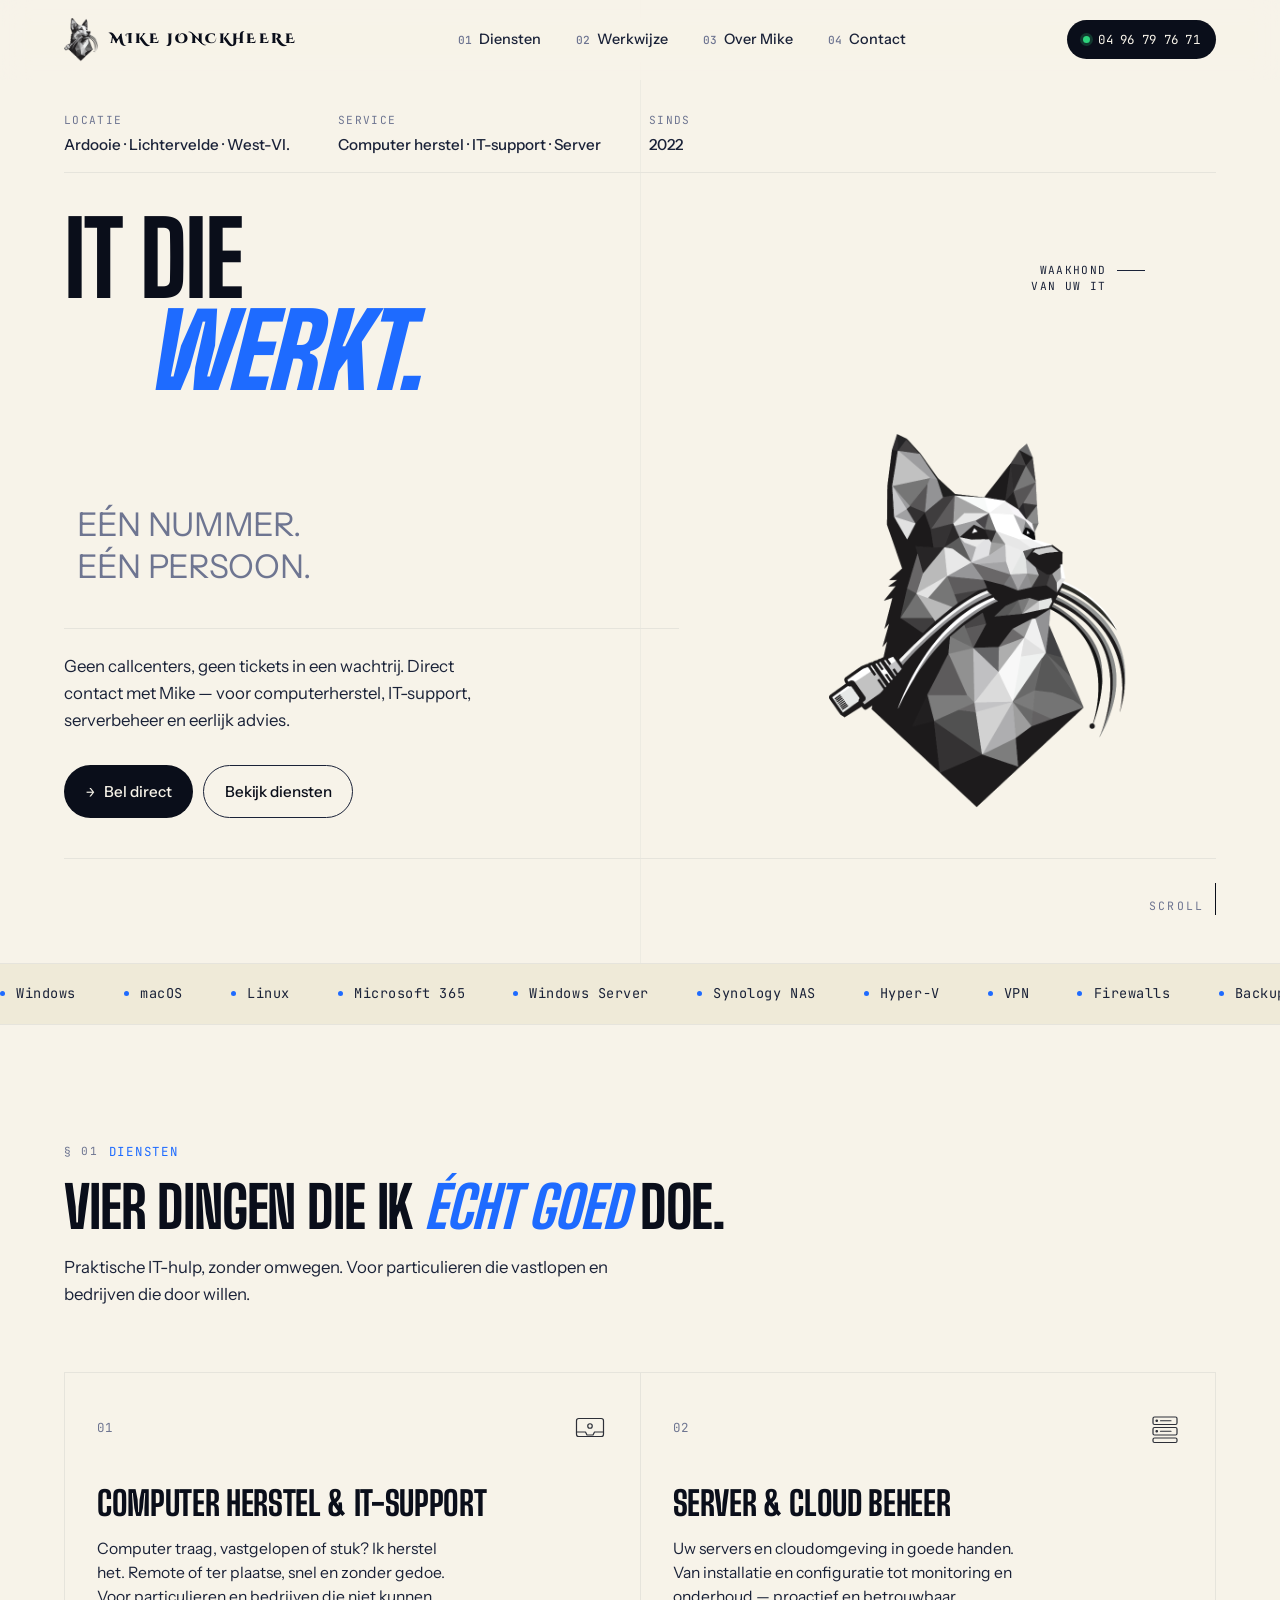
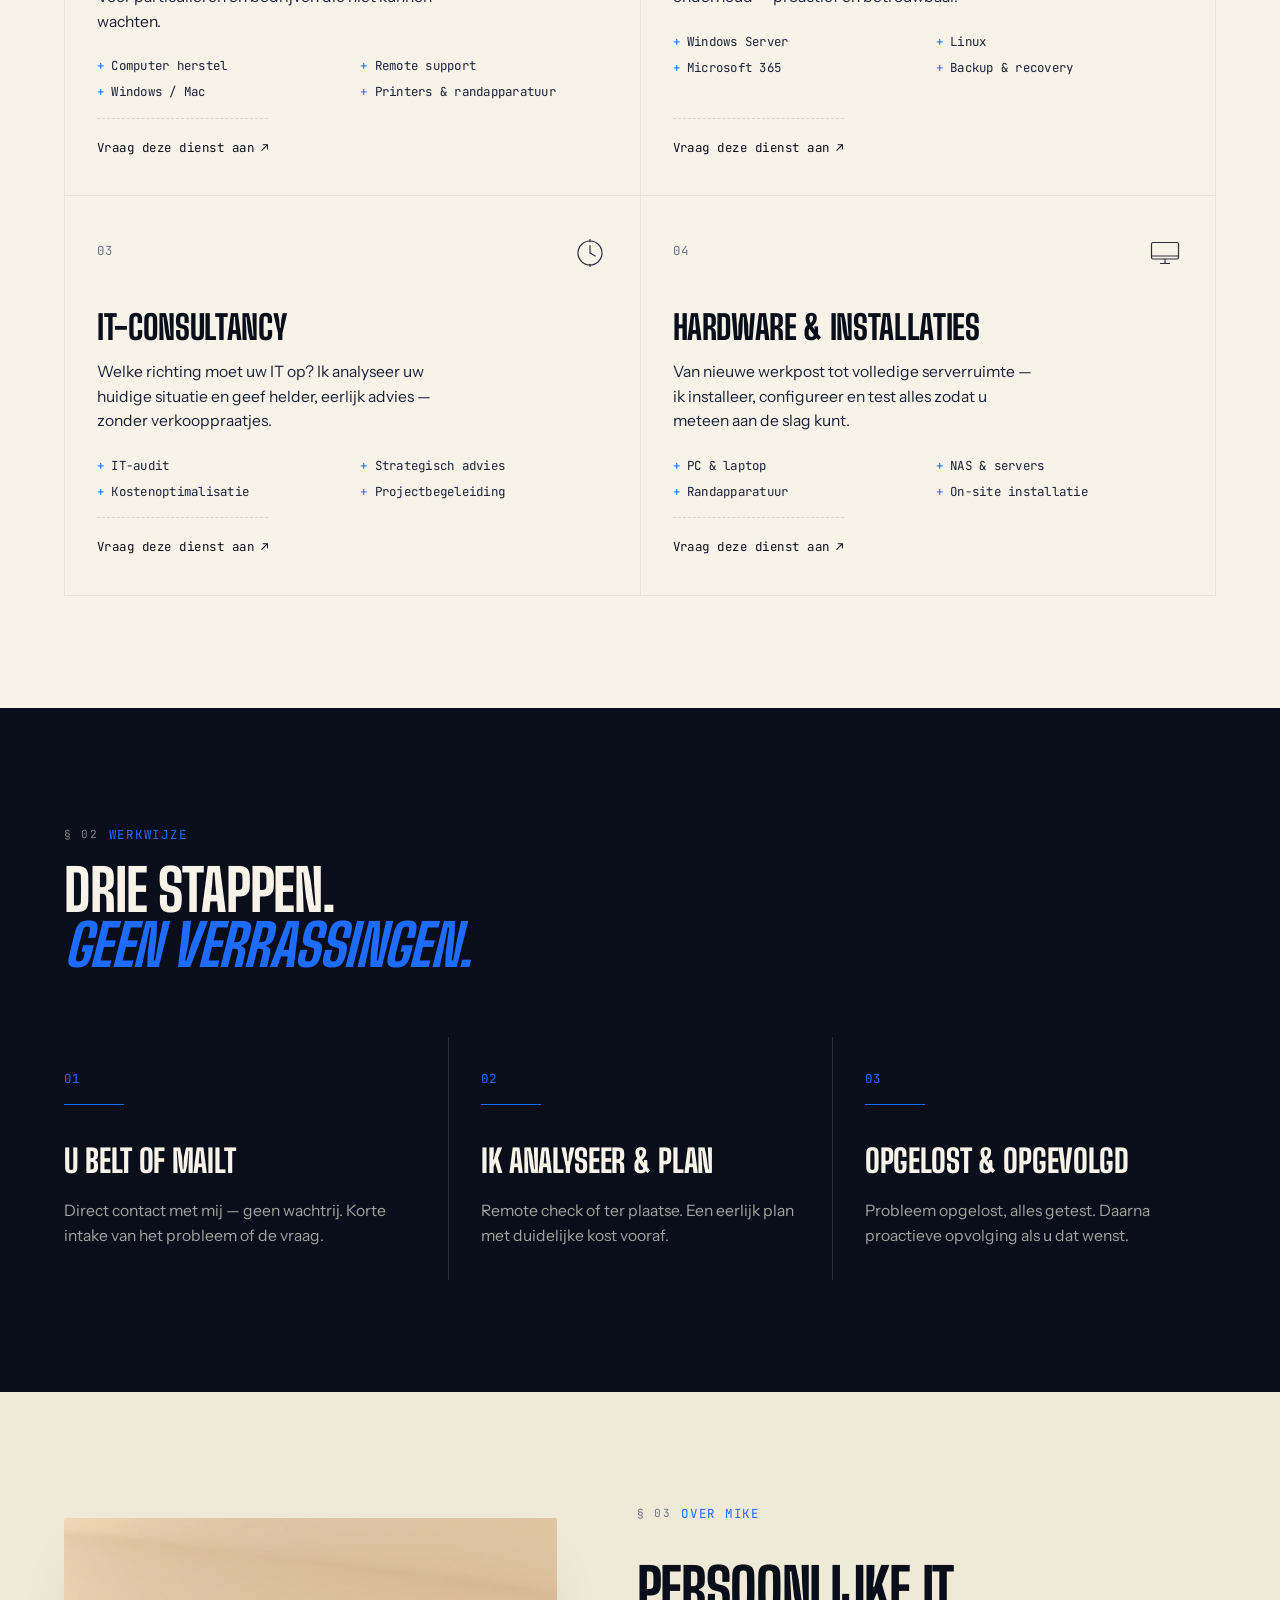
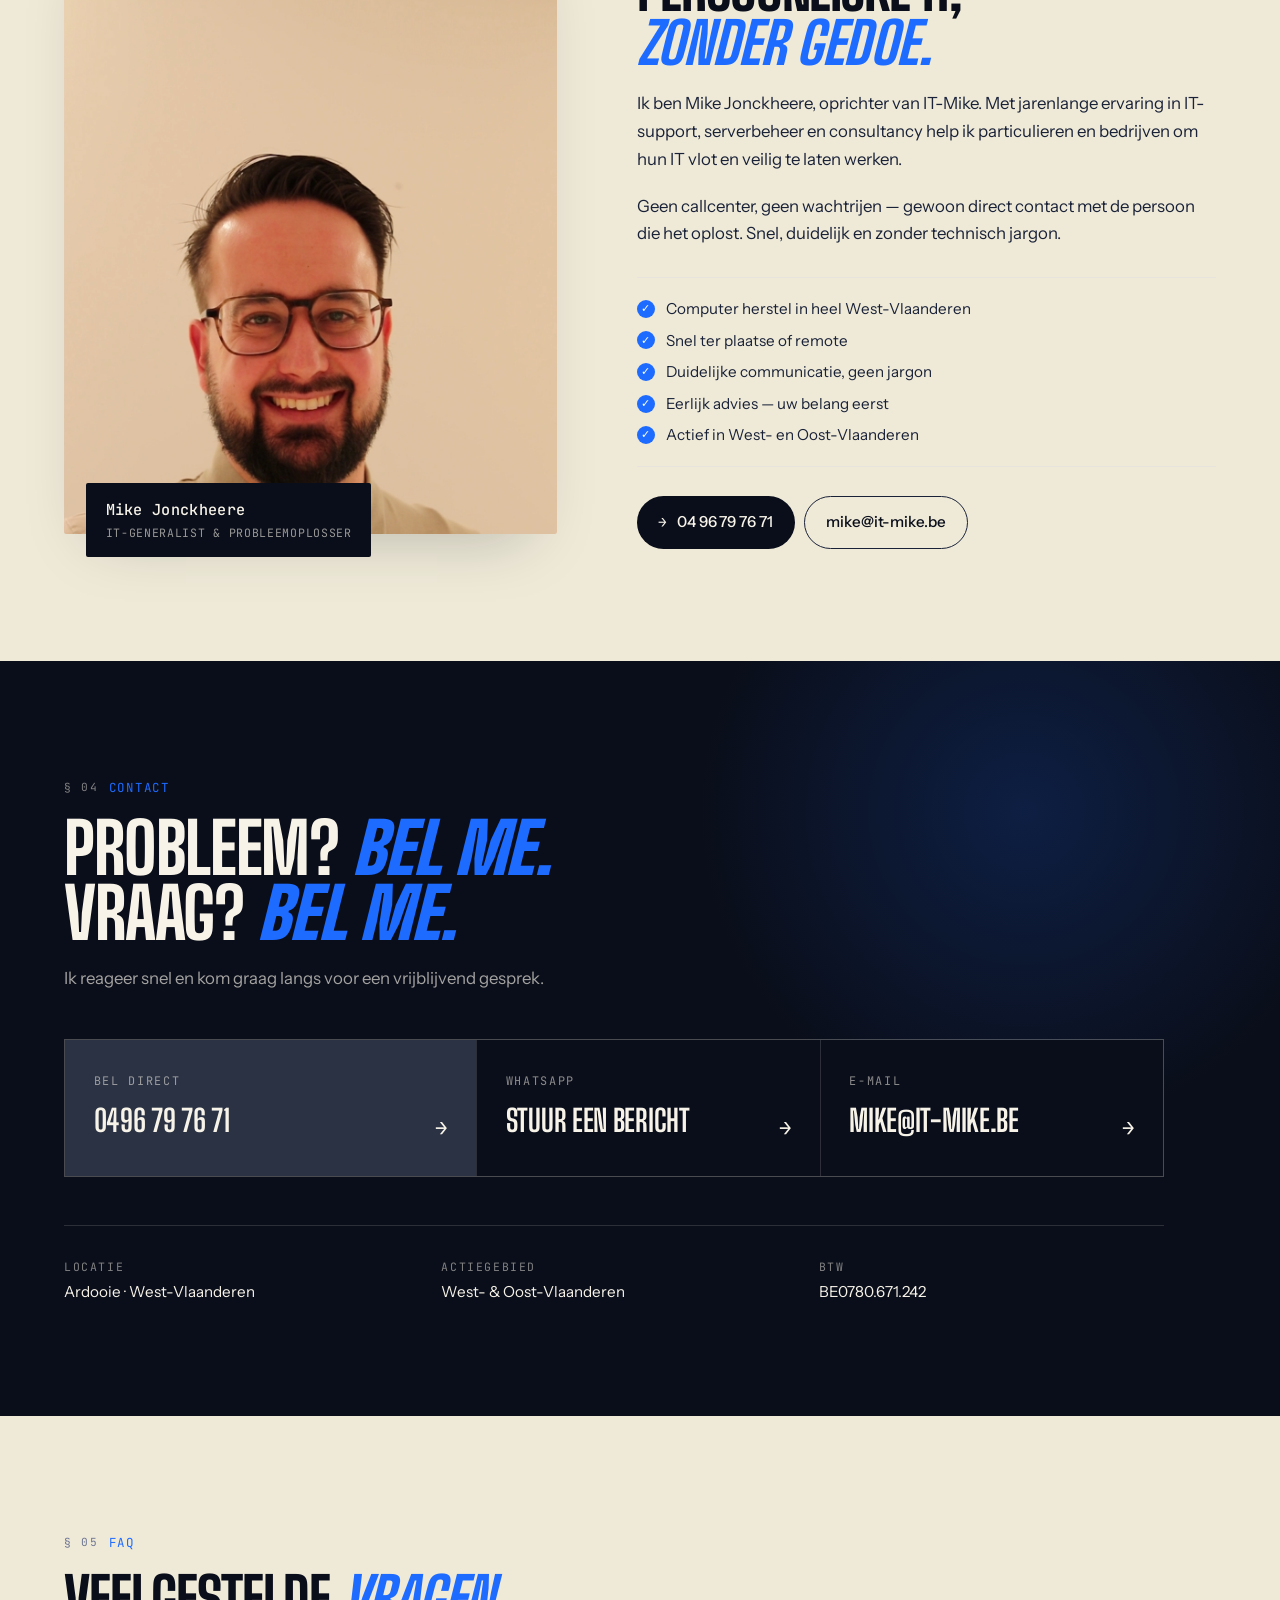
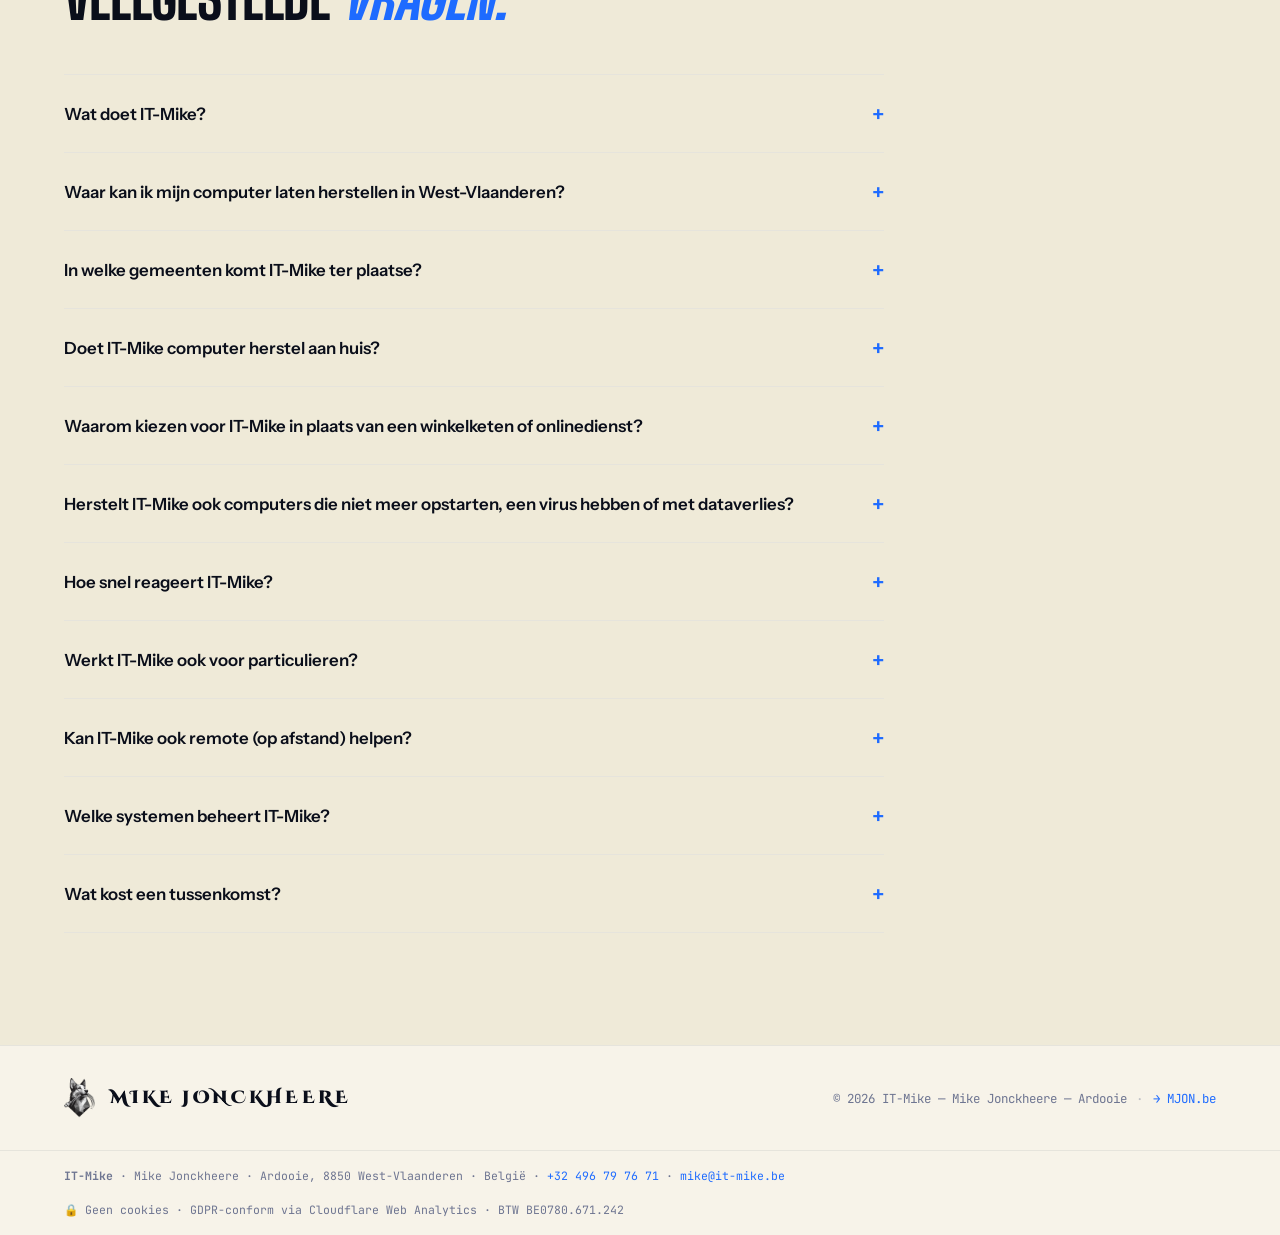
==== commit 6751c83b: "Add self-hosted Matomo tracking snippet Points to the Matomo instance at it-mike.duckdns.org (proxie" ====
--- a/index.html
+++ b/index.html
@@ -263,10 +263,11 @@
 <!-- Matomo -->
 <script>
   var _paq = window._paq = window._paq || [];
+  /* tracker methods like "setCustomDimension" should be called before "trackPageView" */
   _paq.push(['trackPageView']);
   _paq.push(['enableLinkTracking']);
   (function() {
-    var u="https://it-mike.duckdns.org/";
+    var u="//it-mike.duckdns.org/";
     _paq.push(['setTrackerUrl', u+'matomo.php']);
     _paq.push(['setSiteId', '1']);
     var d=document, g=d.createElement('script'), s=d.getElementsByTagName('script')[0];
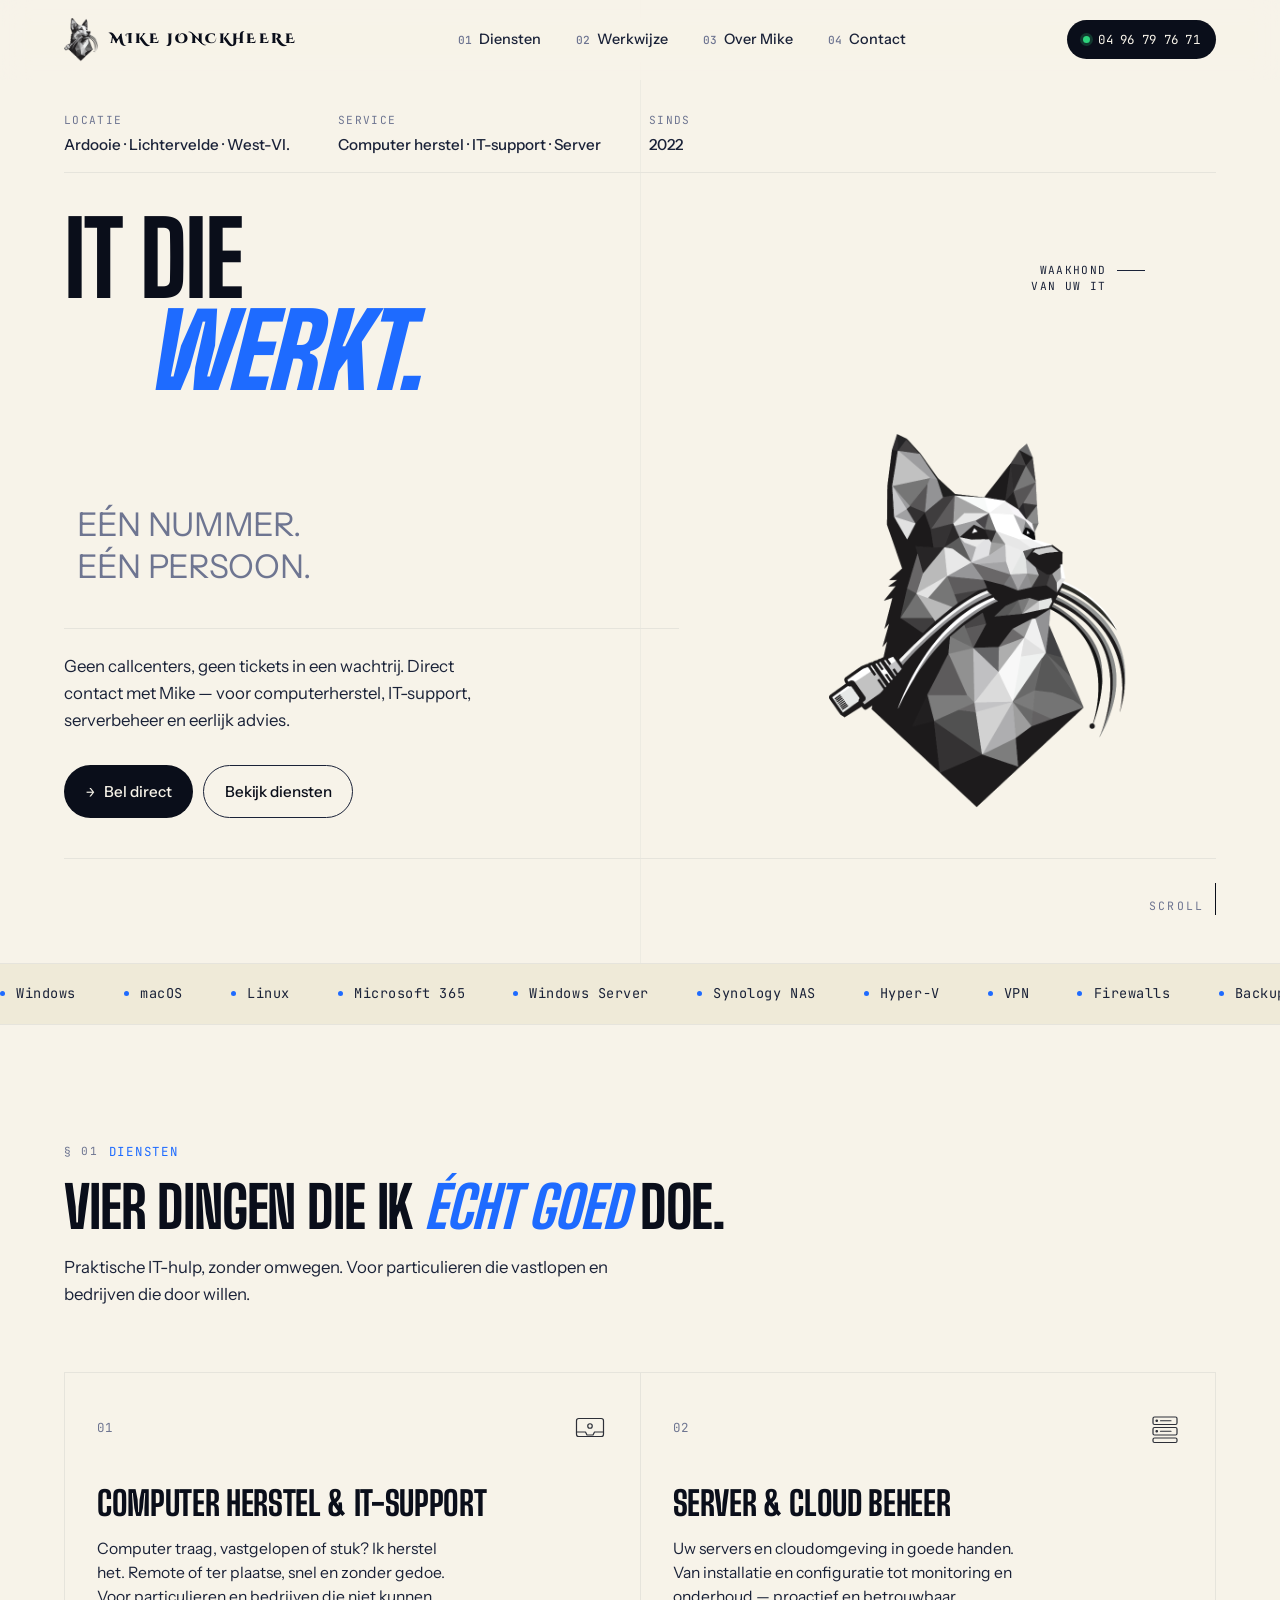
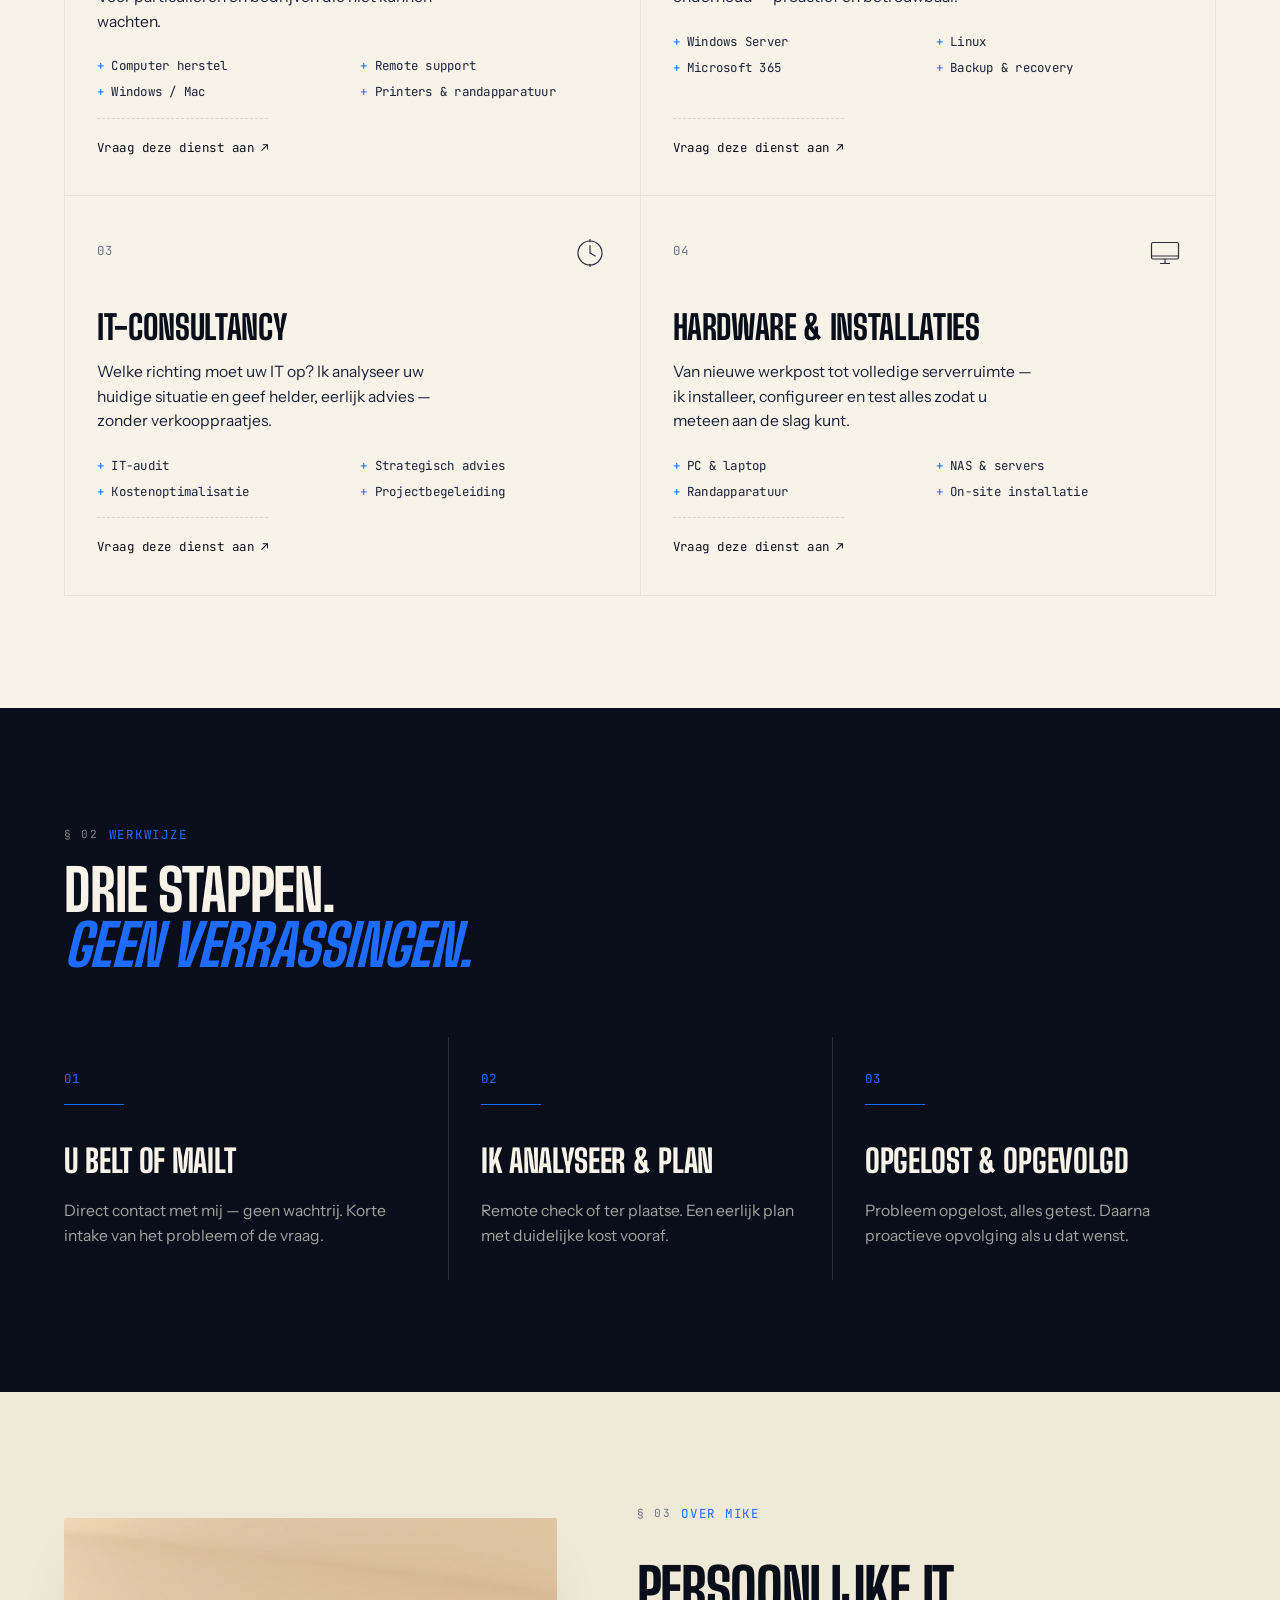
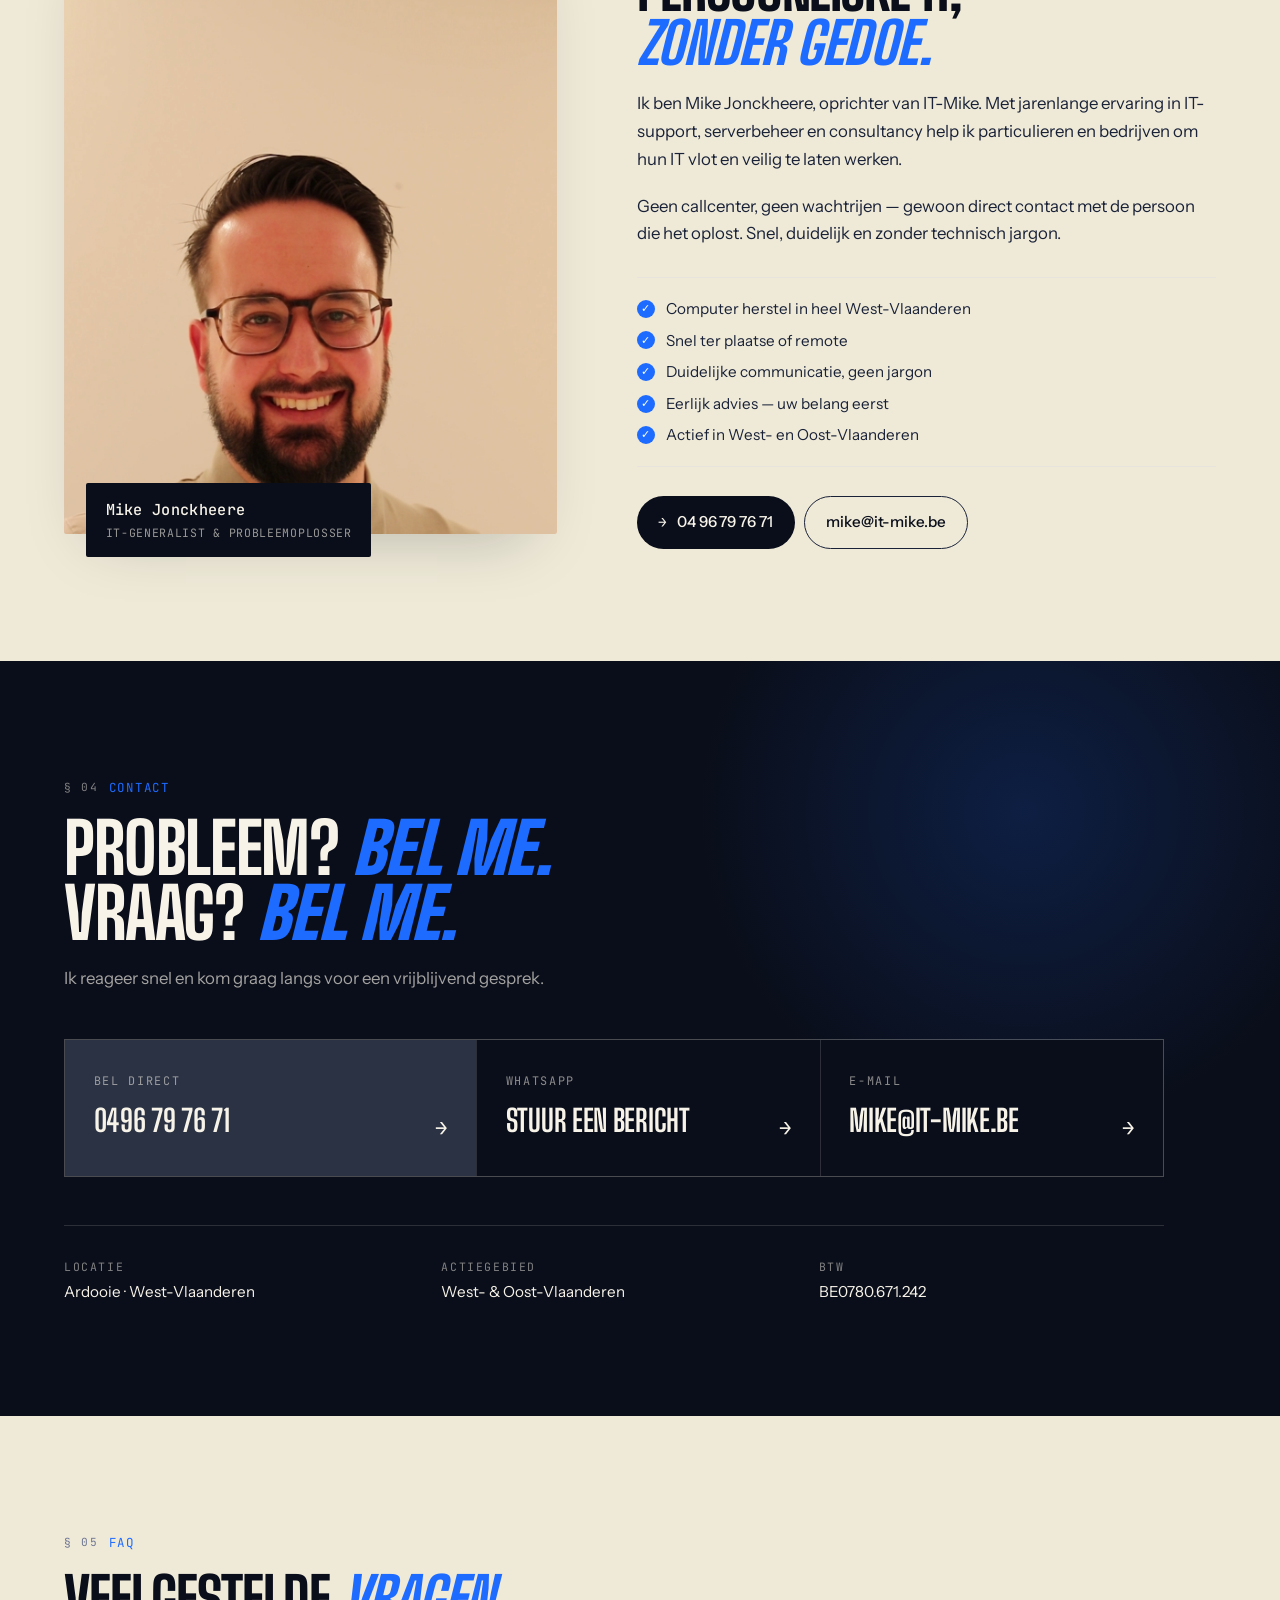
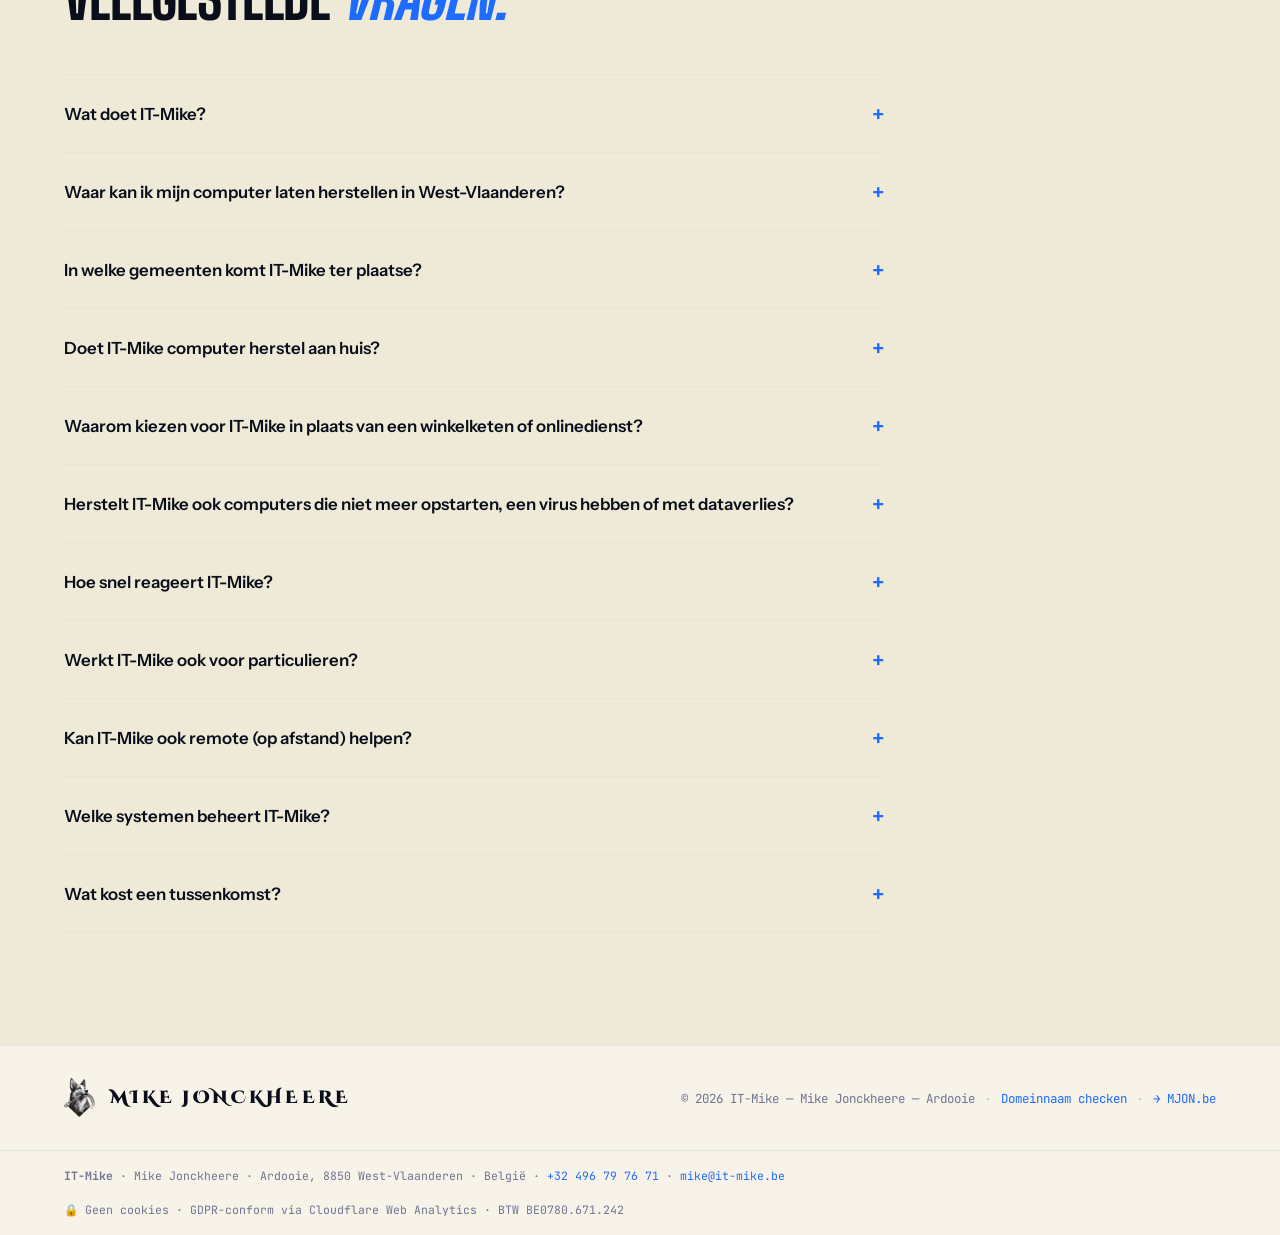
==== commit 7f5e0f08: "Voeg gratis domeinnaam-checker toe voor .be en .com Nieuwe pagina op /domeinnaam-check/ waarmee bezo" ====
--- a/index.html
+++ b/index.html
@@ -656,6 +656,8 @@
     <div class="footer-meta">
       <span>© 2026 IT-Mike — Mike Jonckheere — Ardooie</span>
       <span class="footer-sep">·</span>
+      <a href="/domeinnaam-check/">Domeinnaam checken</a>
+      <span class="footer-sep">·</span>
       <a href="https://mjon.be">→ MJON.be</a>
     </div>
   </div>
--- a/styles.css
+++ b/styles.css
@@ -1417,3 +1417,65 @@
 .footer-address a { color: var(--accent); }
 .footer-bar { flex-direction: column; gap: 0.5rem; align-items: flex-start; }
 @media (min-width: 768px) { .footer-bar { flex-direction: row; align-items: center; gap: 1rem; } }
+
+/* ============== DOMEINCHECK ============== */
+.domeincheck { max-width: 720px; }
+.domeincheck-box { margin-top: 3rem; }
+.domeincheck-form {
+  display: flex;
+  gap: 0.8rem;
+  flex-wrap: wrap;
+}
+.domeincheck-input {
+  flex: 1 1 260px;
+  padding: 0.95rem 1.2rem;
+  border: 1px solid var(--line-2);
+  border-radius: 999px;
+  background: var(--white);
+  color: var(--ink);
+  font-family: "Instrument Sans", sans-serif;
+  font-size: 1rem;
+}
+.domeincheck-input:focus {
+  outline: none;
+  border-color: var(--accent);
+}
+.domeincheck-form .btn { flex: 0 0 auto; }
+.domeincheck-error {
+  margin-top: 1rem;
+  color: #C4372E;
+  font-size: 0.92rem;
+}
+.domeincheck-results {
+  margin-top: 2rem;
+  display: flex;
+  flex-direction: column;
+  gap: 0.8rem;
+}
+.domeincheck-result {
+  display: flex;
+  align-items: center;
+  justify-content: space-between;
+  padding: 1rem 1.3rem;
+  border: 1px solid var(--line-2);
+  border-radius: var(--radius);
+  background: var(--white);
+}
+.dcr-domain { font-size: 1.05rem; }
+.dcr-status { font-weight: 500; color: var(--muted); }
+.domeincheck-result.is-available { border-color: #2DD37C; }
+.domeincheck-result.is-available .dcr-status { color: #1E9E5C; }
+.domeincheck-result.is-taken .dcr-status { color: #C4372E; }
+.domeincheck-result.is-unknown .dcr-status { color: var(--muted); }
+.domeincheck-cta {
+  margin-top: 2.4rem;
+  padding: 1.6rem;
+  background: var(--paper-2);
+  border-radius: var(--radius);
+  display: flex;
+  flex-wrap: wrap;
+  align-items: center;
+  gap: 1.2rem;
+  justify-content: space-between;
+}
+.domeincheck-cta p { max-width: 380px; }
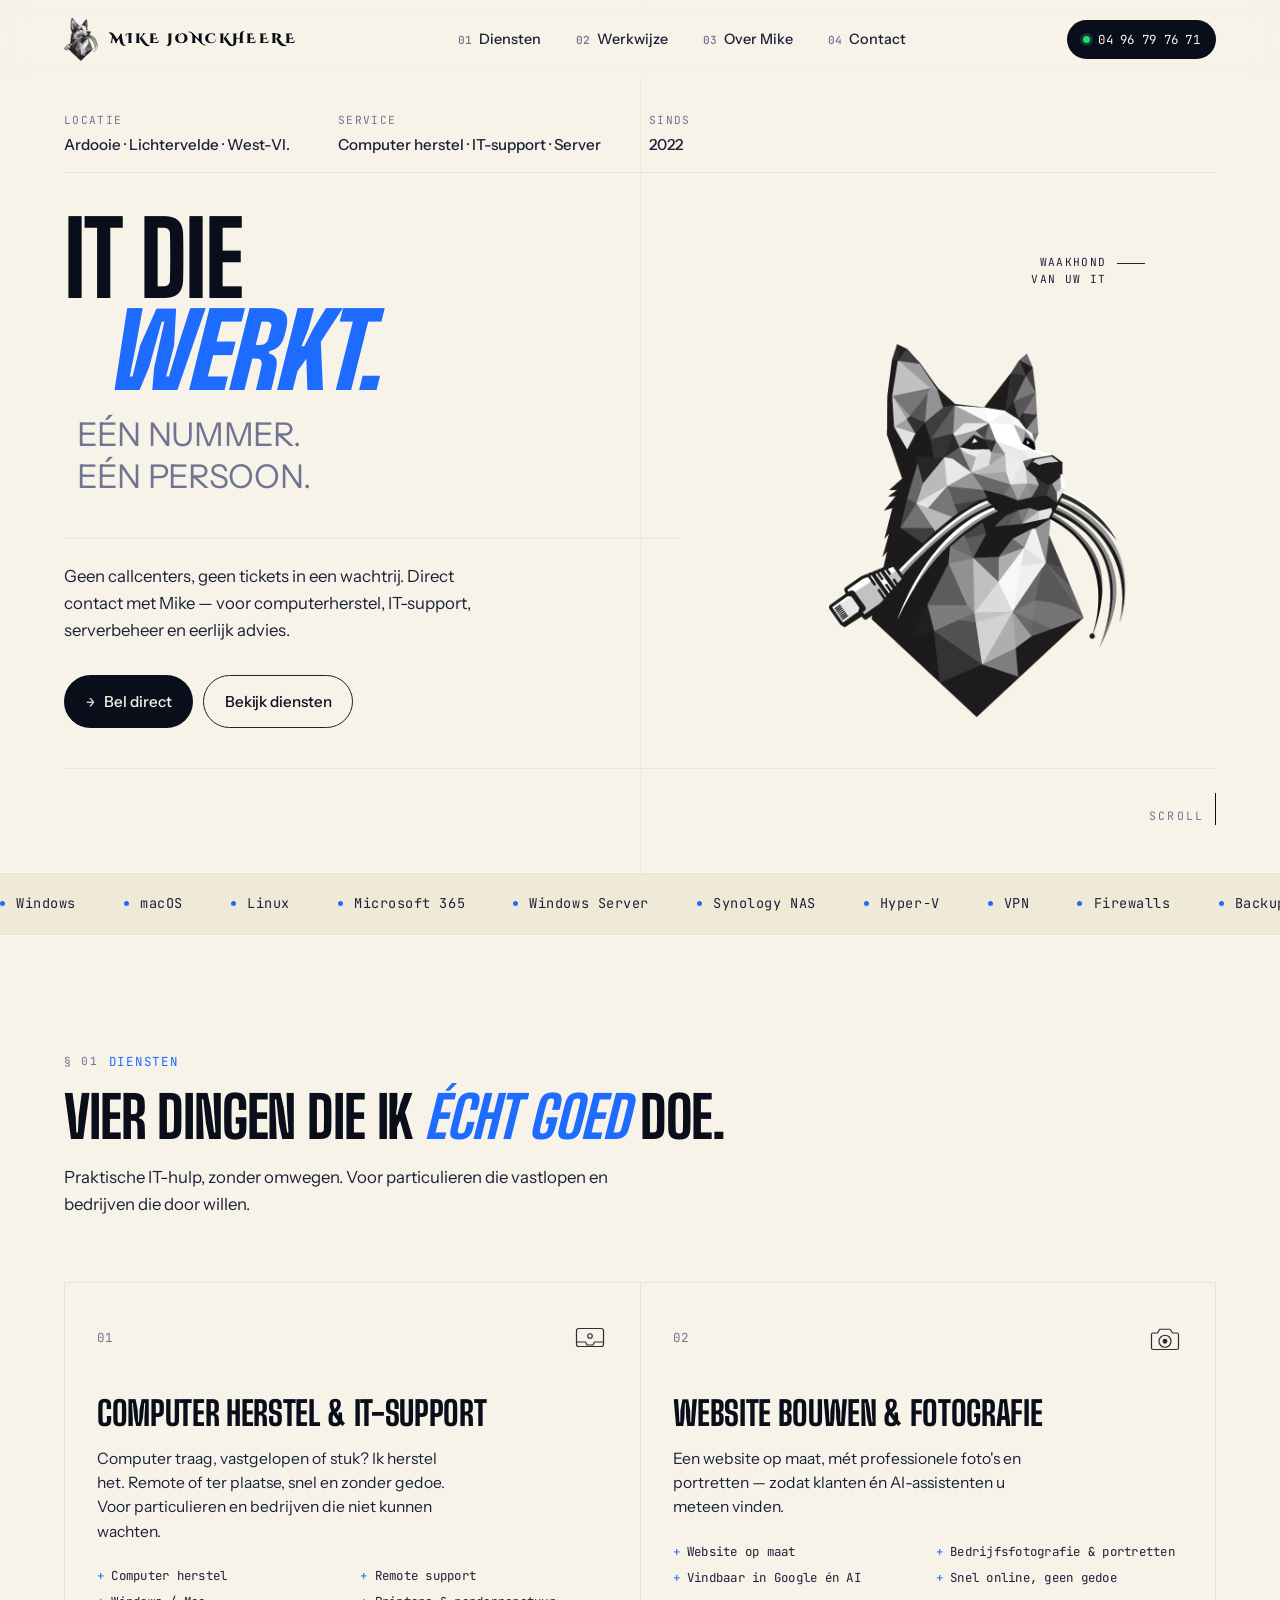
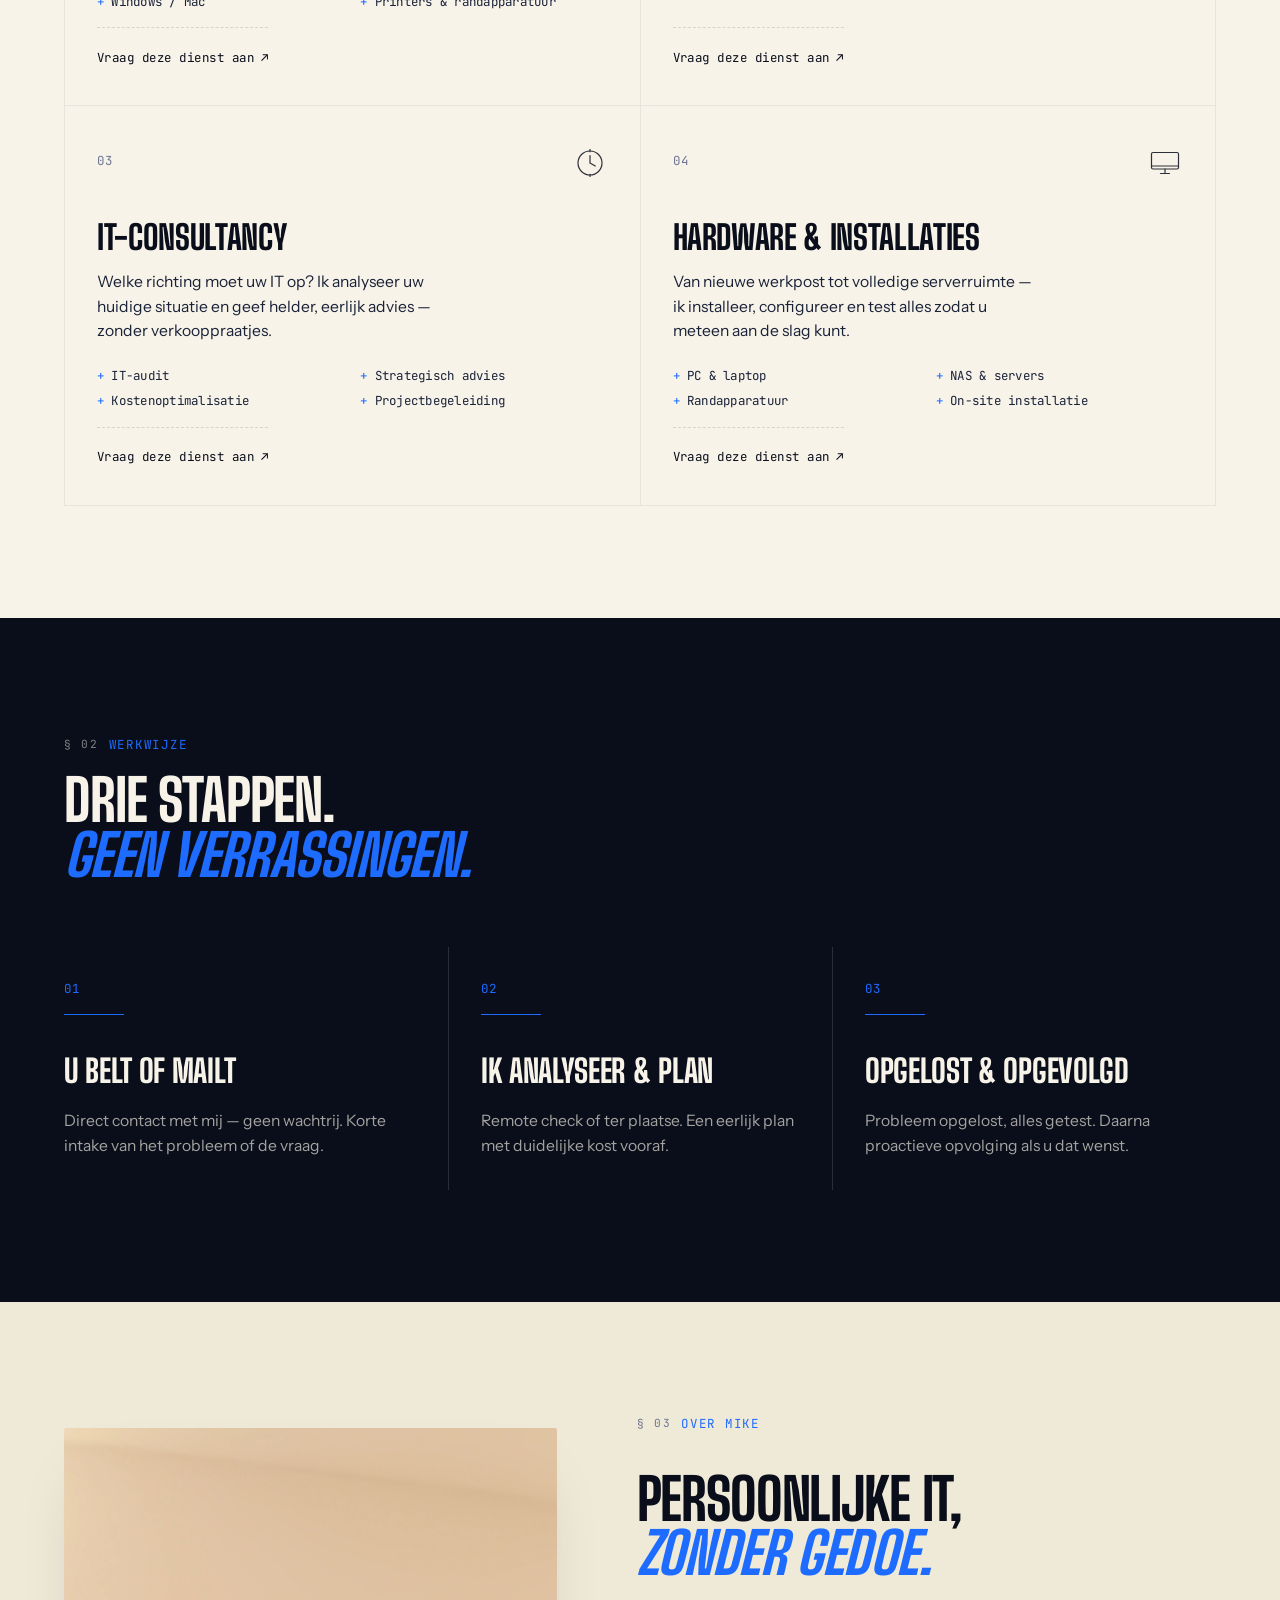
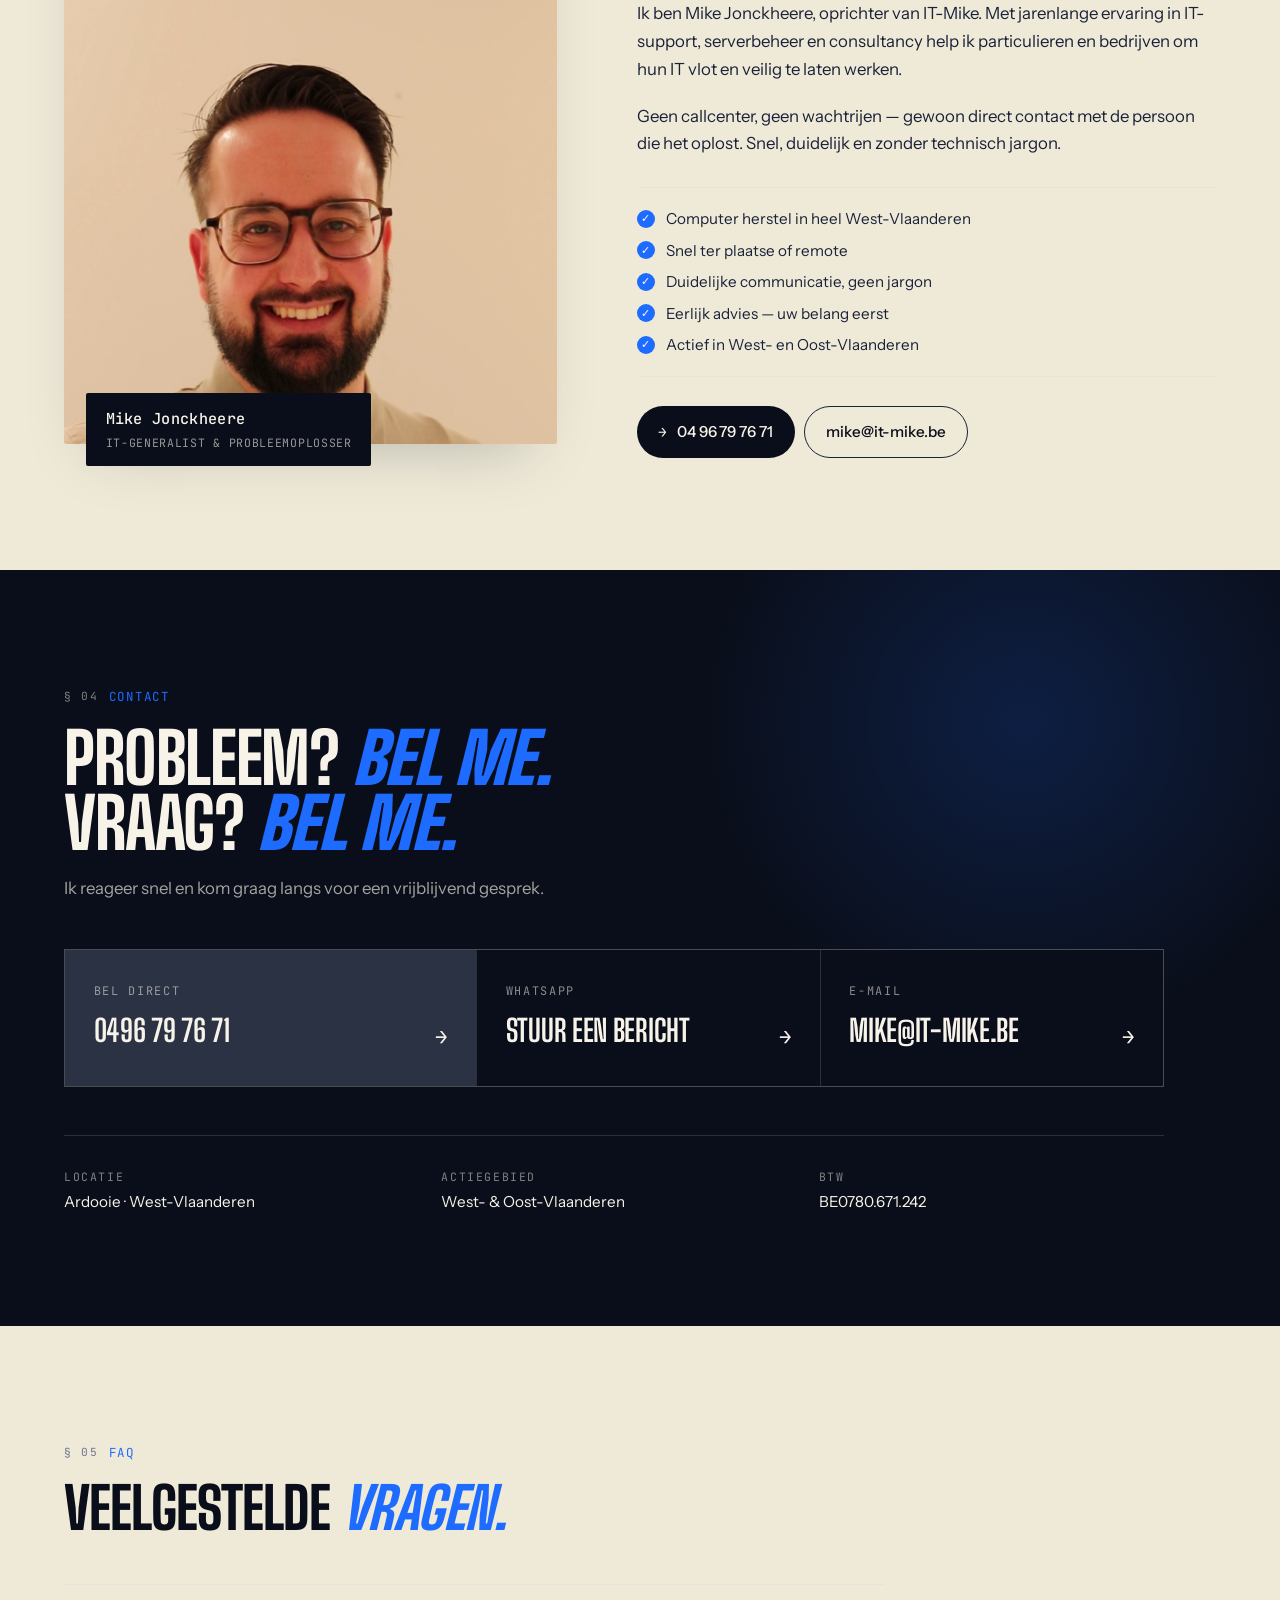
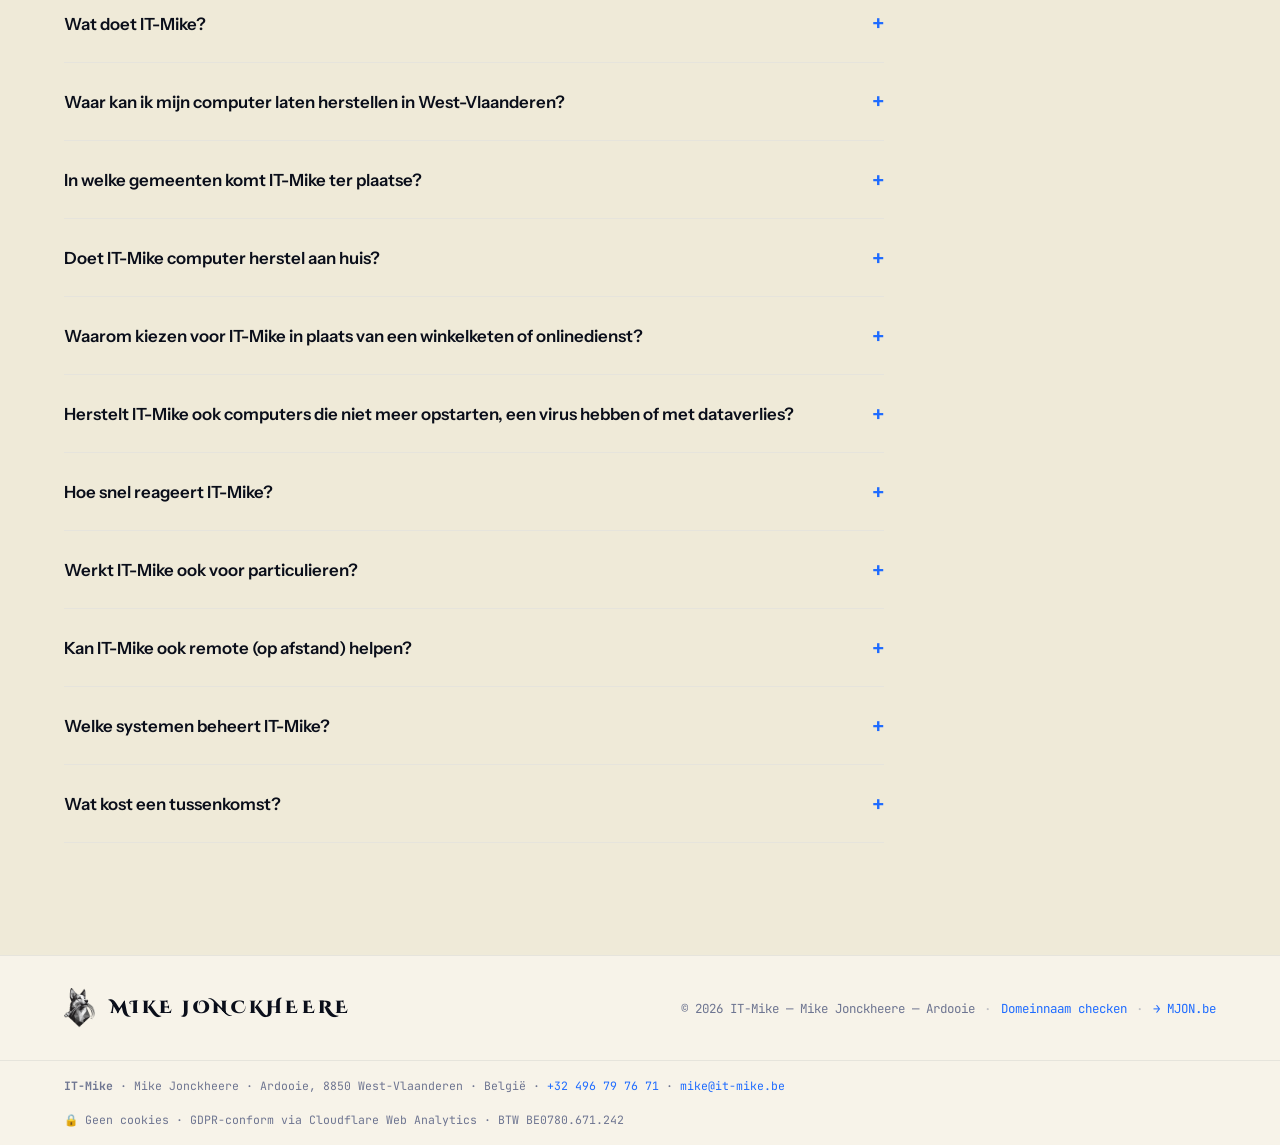
==== commit 413ebc51: ".be-check als ingebedde iframe i.p.v. knop; dienst 2 wordt Website+Fotografie - domeinnaam-check: de" ====
--- a/index.html
+++ b/index.html
@@ -117,8 +117,8 @@
             "@type": "Offer",
             "itemOffered": {
               "@type": "Service",
-              "name": "Server & Cloud beheer",
-              "description": "Beheer van Windows Server, Linux, Microsoft 365, Hyper-V, Synology NAS. VPN, firewalls, backup & recovery. Proactief onderhoud en monitoring.",
+              "name": "Website bouwen & fotografie",
+              "description": "Professionele website op maat voor zelfstandigen en vaklui, inclusief bedrijfsfotografie en portretten. Geoptimaliseerd voor vindbaarheid in zoekmachines én AI-assistenten.",
               "areaServed": "West-Vlaanderen, Oost-Vlaanderen"
             }
           },
@@ -437,22 +437,18 @@
       <div class="dienst-head">
         <span class="dienst-num">02</span>
         <svg viewBox="0 0 48 48" fill="none" stroke="currentColor" stroke-width="1.6" stroke-linecap="round" stroke-linejoin="round">
-          <rect x="8" y="8" width="32" height="10" rx="2"/>
-          <rect x="8" y="22" width="32" height="10" rx="2"/>
-          <rect x="8" y="36" width="32" height="6" rx="2"/>
-          <circle cx="13" cy="13" r="1" fill="currentColor"/>
-          <circle cx="13" cy="27" r="1" fill="currentColor"/>
-          <line x1="18" y1="13" x2="32" y2="13"/>
-          <line x1="18" y1="27" x2="32" y2="27"/>
+          <path d="M8 16 L14 16 L17 11 L31 11 L34 16 L40 16 A2 2 0 0 1 42 18 L42 36 A2 2 0 0 1 40 38 L8 38 A2 2 0 0 1 6 36 L6 18 A2 2 0 0 1 8 16 Z"/>
+          <circle cx="24" cy="27" r="8"/>
+          <circle cx="24" cy="27" r="2.5" fill="currentColor"/>
         </svg>
       </div>
-      <h3 class="dienst-title" id="cms-d2-title">Server &amp; Cloud beheer</h3>
-      <p class="dienst-desc" id="cms-d2-desc">Uw servers en cloud in goede handen — van installatie tot proactief onderhoud.</p>
+      <h3 class="dienst-title" id="cms-d2-title">Website bouwen &amp; fotografie</h3>
+      <p class="dienst-desc" id="cms-d2-desc">Een website op maat, mét professionele foto's en portretten — zodat klanten én AI-assistenten u meteen vinden.</p>
       <ul class="dienst-points" id="cms-d2-points">
-        <li><span class="dienst-bullet">+</span>Windows Server</li>
-        <li><span class="dienst-bullet">+</span>Linux</li>
-        <li><span class="dienst-bullet">+</span>Microsoft 365</li>
-        <li><span class="dienst-bullet">+</span>Backup &amp; recovery</li>
+        <li><span class="dienst-bullet">+</span>Website op maat</li>
+        <li><span class="dienst-bullet">+</span>Bedrijfsfotografie &amp; portretten</li>
+        <li><span class="dienst-bullet">+</span>Vindbaar in Google én AI</li>
+        <li><span class="dienst-bullet">+</span>Snel online, geen gedoe</li>
       </ul>
       <a href="#contact" class="dienst-link">Vraag deze dienst aan <span>↗</span></a>
     </article>
--- a/styles.css
+++ b/styles.css
@@ -264,7 +264,7 @@
 .hero-headline .rotating {
   position: relative;
   display: inline-block;
-  min-height: 0.92em;
+  height: 0.92em;
   vertical-align: top;
 }
 .rw-word {
@@ -283,10 +283,11 @@
   opacity: 1;
   transform: translateY(0) skewY(0);
   filter: blur(0);
-  position: relative;
 }
 .hero-headline .rotating::after {
-  content: "WERKT.";
+  /* reserveert de breedte van het langste woord ("luistert.") zodat de
+     hoogte/breedte van de regel nooit verspringt tussen de varianten */
+  content: "LUISTERT.";
   visibility: hidden;
   display: inline-block;
   padding-left: 0.4em;
@@ -1455,27 +1456,36 @@
 .domeincheck-result {
   display: flex;
   align-items: center;
+  flex-wrap: wrap;
   justify-content: space-between;
+  gap: 0.8rem 1.2rem;
   padding: 1rem 1.3rem;
   border: 1px solid var(--line-2);
   border-radius: var(--radius);
   background: var(--white);
 }
 .dcr-domain { font-size: 1.05rem; }
-.dcr-status { font-weight: 500; color: var(--muted); }
+.dcr-status { font-weight: 500; color: var(--muted); margin-right: auto; }
+.dcr-status-muted { font-weight: 400; font-size: 0.9rem; }
+.dcr-request, .dcr-external { padding: 0.6rem 1.1rem; font-size: 0.85rem; }
 .domeincheck-result.is-available { border-color: #2DD37C; }
 .domeincheck-result.is-available .dcr-status { color: #1E9E5C; }
 .domeincheck-result.is-taken .dcr-status { color: #C4372E; }
 .domeincheck-result.is-unknown .dcr-status { color: var(--muted); }
-.domeincheck-cta {
-  margin-top: 2.4rem;
-  padding: 1.6rem;
-  background: var(--paper-2);
+.domeincheck-be-wrap {
+  border: 1px solid var(--line-2);
   border-radius: var(--radius);
-  display: flex;
-  flex-wrap: wrap;
-  align-items: center;
-  gap: 1.2rem;
-  justify-content: space-between;
-}
-.domeincheck-cta p { max-width: 380px; }
+  background: var(--white);
+  overflow: hidden;
+}
+.domeincheck-be-label {
+  display: block;
+  padding: 0.9rem 1.3rem;
+  border-bottom: 1px solid var(--line-2);
+}
+.domeincheck-iframe {
+  width: 100%;
+  height: 480px;
+  border: 0;
+  display: block;
+}
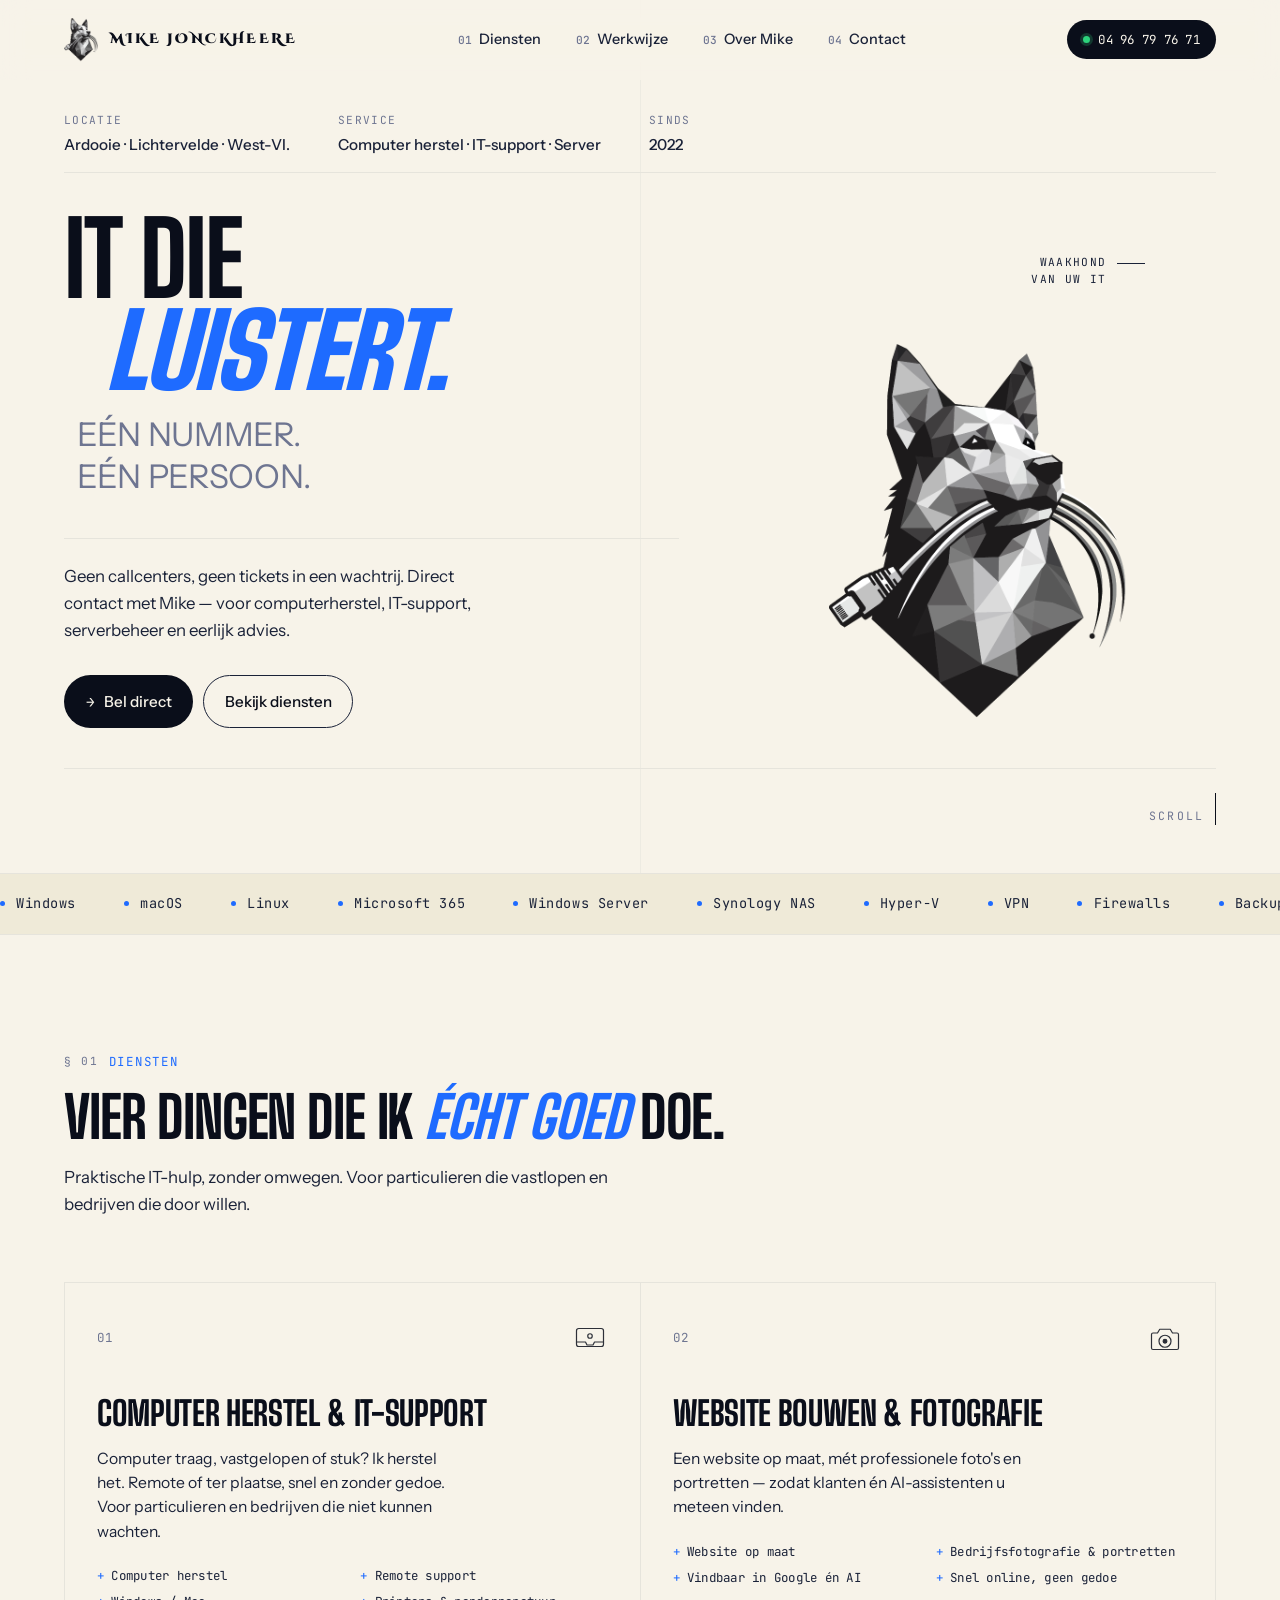
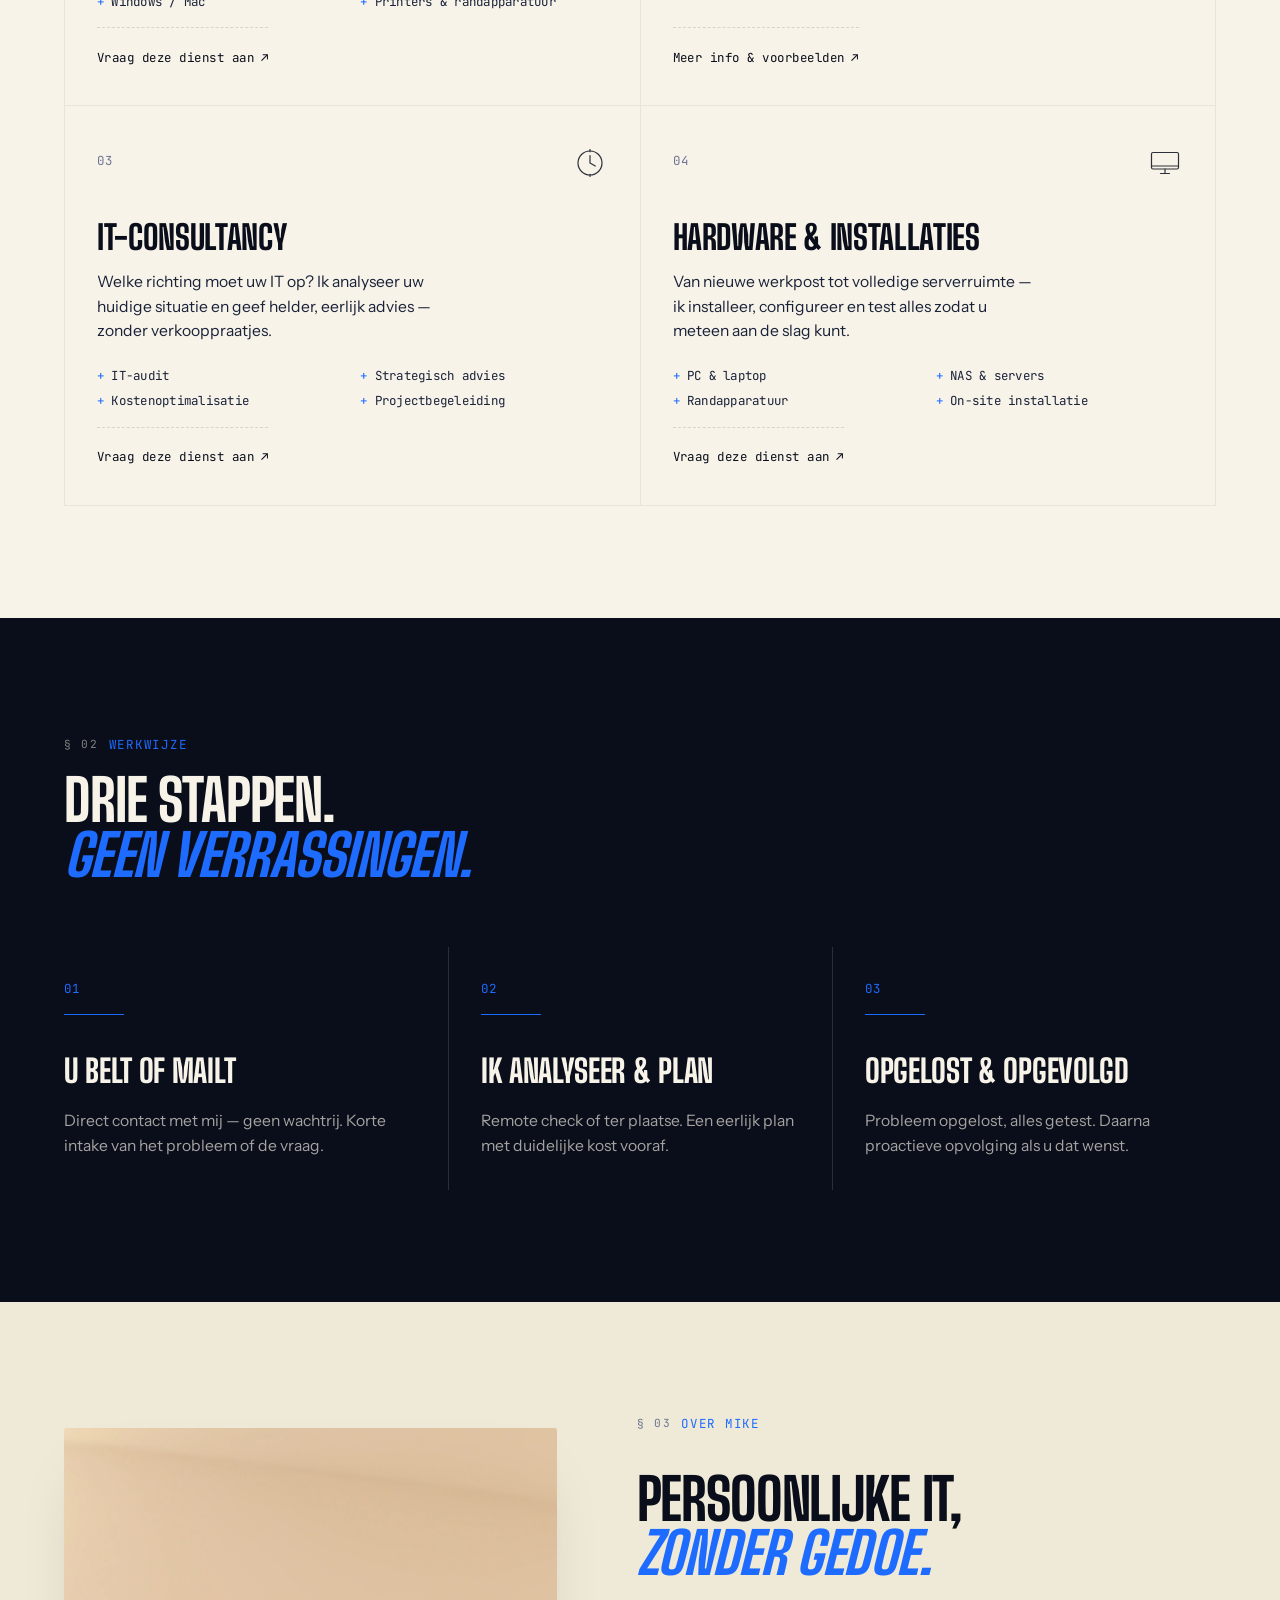
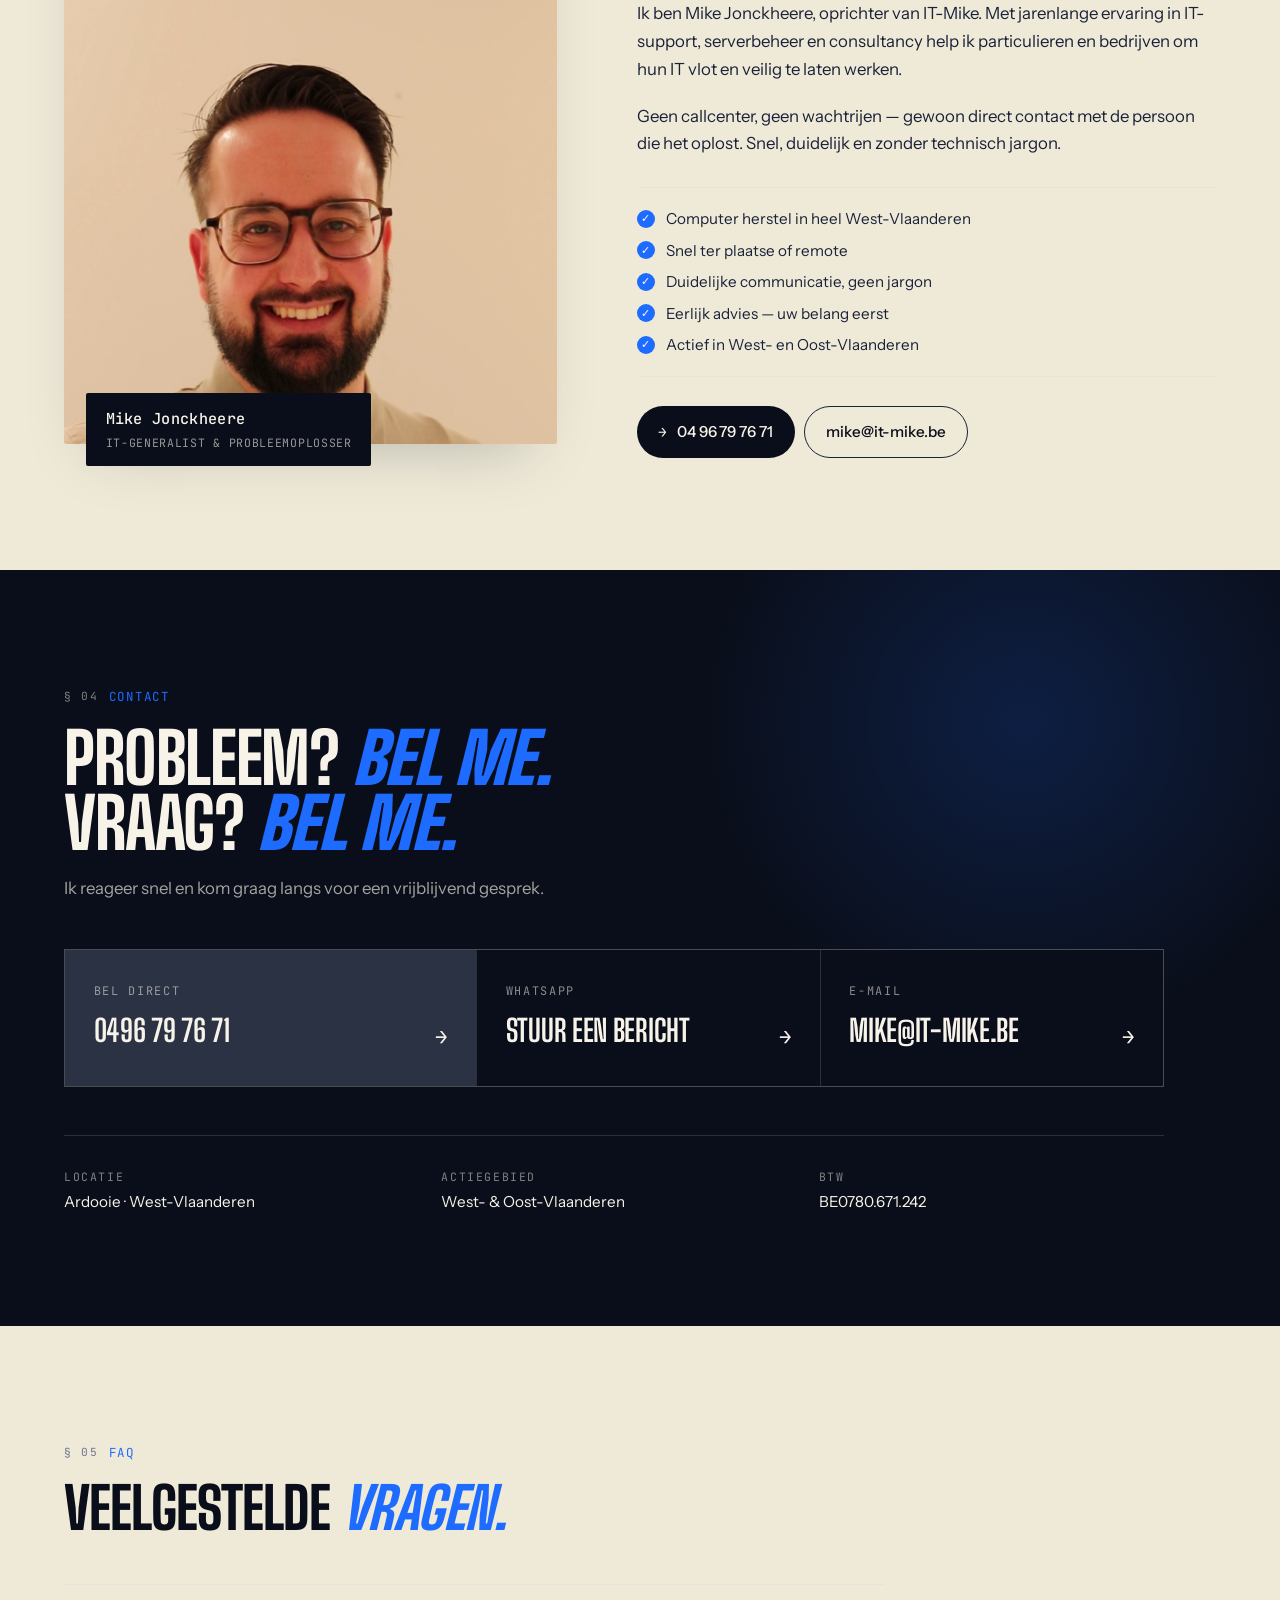
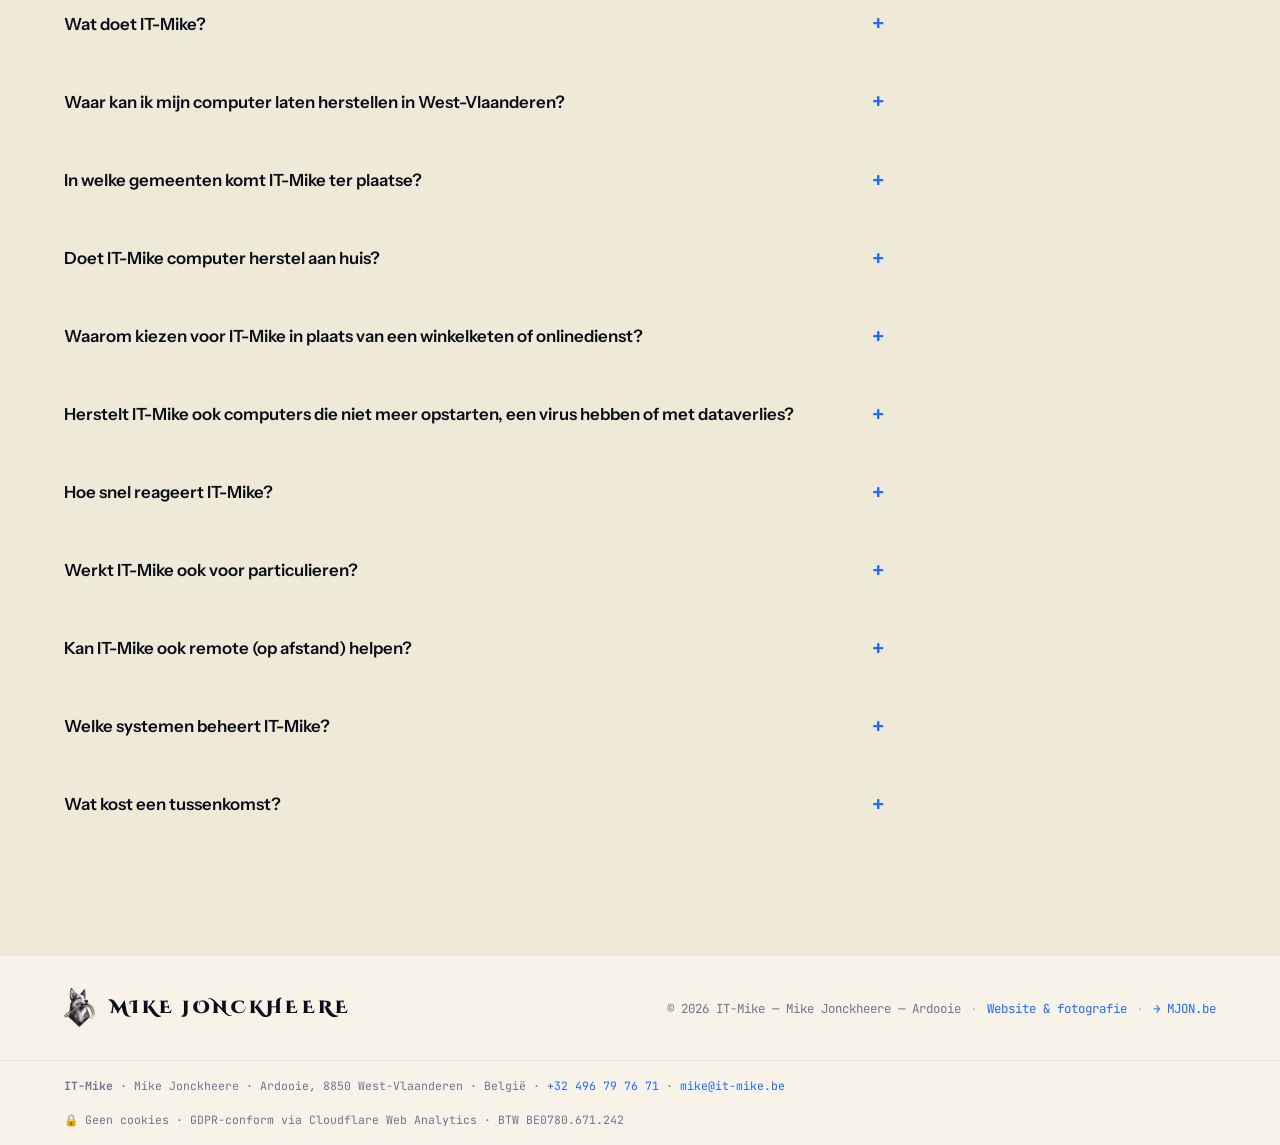
==== commit bed9f3d7: "Nieuwe pagina /website-bouwen/: marketingpagina met domeincheck erin Vervangt de losse /domeinnaam-c" ====
--- a/index.html
+++ b/index.html
@@ -450,7 +450,7 @@
         <li><span class="dienst-bullet">+</span>Vindbaar in Google én AI</li>
         <li><span class="dienst-bullet">+</span>Snel online, geen gedoe</li>
       </ul>
-      <a href="#contact" class="dienst-link">Vraag deze dienst aan <span>↗</span></a>
+      <a href="/website-bouwen/" class="dienst-link">Meer info &amp; voorbeelden <span>↗</span></a>
     </article>
     <article class="dienst">
       <div class="dienst-head">
@@ -652,7 +652,7 @@
     <div class="footer-meta">
       <span>© 2026 IT-Mike — Mike Jonckheere — Ardooie</span>
       <span class="footer-sep">·</span>
-      <a href="/domeinnaam-check/">Domeinnaam checken</a>
+      <a href="/website-bouwen/">Website &amp; fotografie</a>
       <span class="footer-sep">·</span>
       <a href="https://mjon.be">→ MJON.be</a>
     </div>
--- a/styles.css
+++ b/styles.css
@@ -1489,3 +1489,60 @@
   border: 0;
   display: block;
 }
+
+/* ============== WEBSITE-BOUWEN PAGINA ============== */
+.wb-hero-cta {
+  margin-top: 2.2rem;
+  display: flex;
+  flex-wrap: wrap;
+  gap: 1rem;
+}
+.wb-tags {
+  margin-top: 2rem;
+  display: flex;
+  flex-wrap: wrap;
+  gap: 0.7rem;
+}
+.wb-tag {
+  padding: 0.5rem 1rem;
+  border: 1px solid var(--line-2);
+  border-radius: 999px;
+  font-size: 0.82rem;
+  color: var(--ink-2);
+  background: var(--white);
+}
+.wb-proof {
+  margin-top: 2.4rem;
+  padding: 1.6rem 1.8rem;
+  background: var(--paper-2);
+  border-left: 3px solid var(--accent);
+  border-radius: var(--radius);
+  max-width: 640px;
+}
+.wb-proof p { font-size: 1rem; color: var(--ink-2); line-height: 1.6; }
+.wb-foto-grid {
+  margin-top: 2.5rem;
+  display: grid;
+  grid-template-columns: repeat(auto-fit, minmax(220px, 1fr));
+  gap: 1.2rem;
+}
+.wb-foto-tile {
+  aspect-ratio: 4 / 3;
+  border-radius: var(--radius);
+  background: var(--paper-2);
+  border: 1px dashed var(--line-2);
+  display: flex;
+  flex-direction: column;
+  align-items: center;
+  justify-content: center;
+  gap: 0.8rem;
+  color: var(--muted);
+}
+.wb-foto-tile svg { width: 44px; height: 44px; opacity: 0.5; }
+.wb-foto-tile span { font-family: "JetBrains Mono", monospace; font-size: 0.8rem; letter-spacing: 0.02em; }
+.wb-contact-actions {
+  margin-top: 2.2rem;
+  display: flex;
+  flex-wrap: wrap;
+  gap: 1rem;
+}
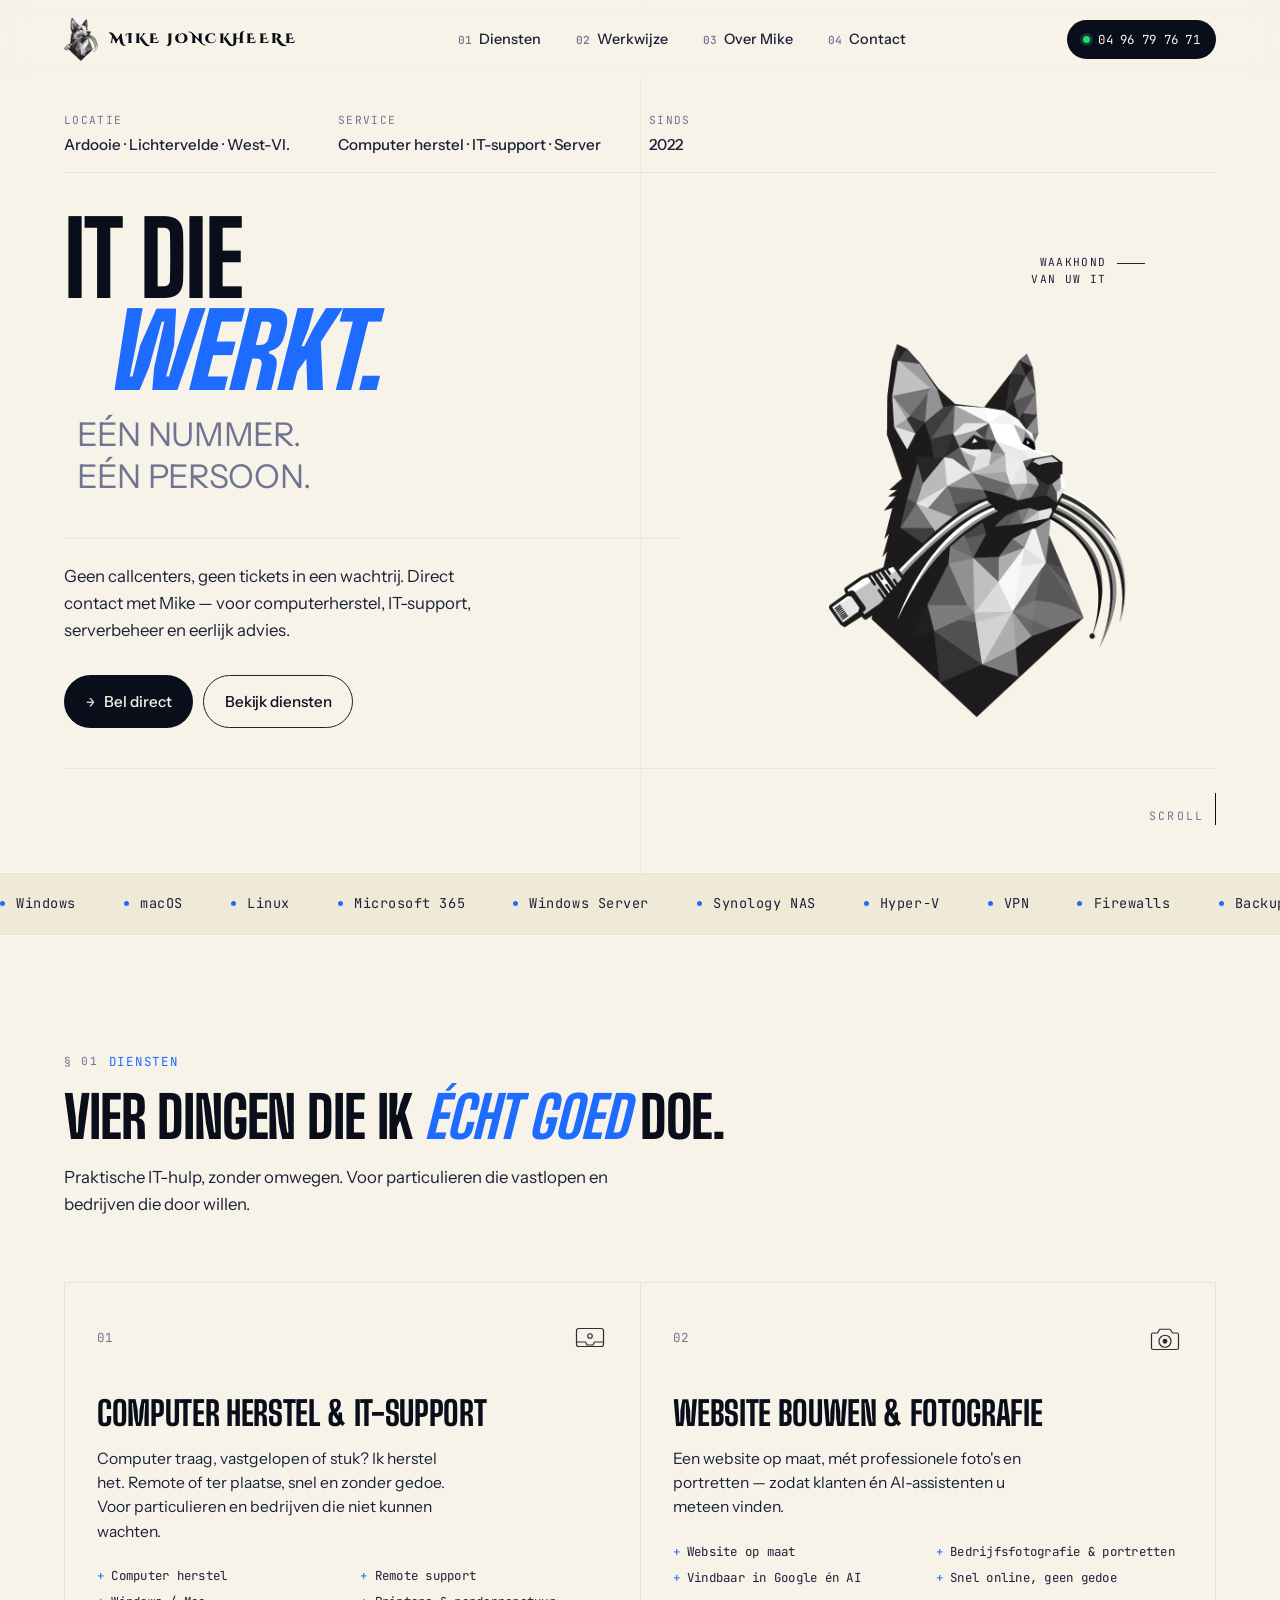
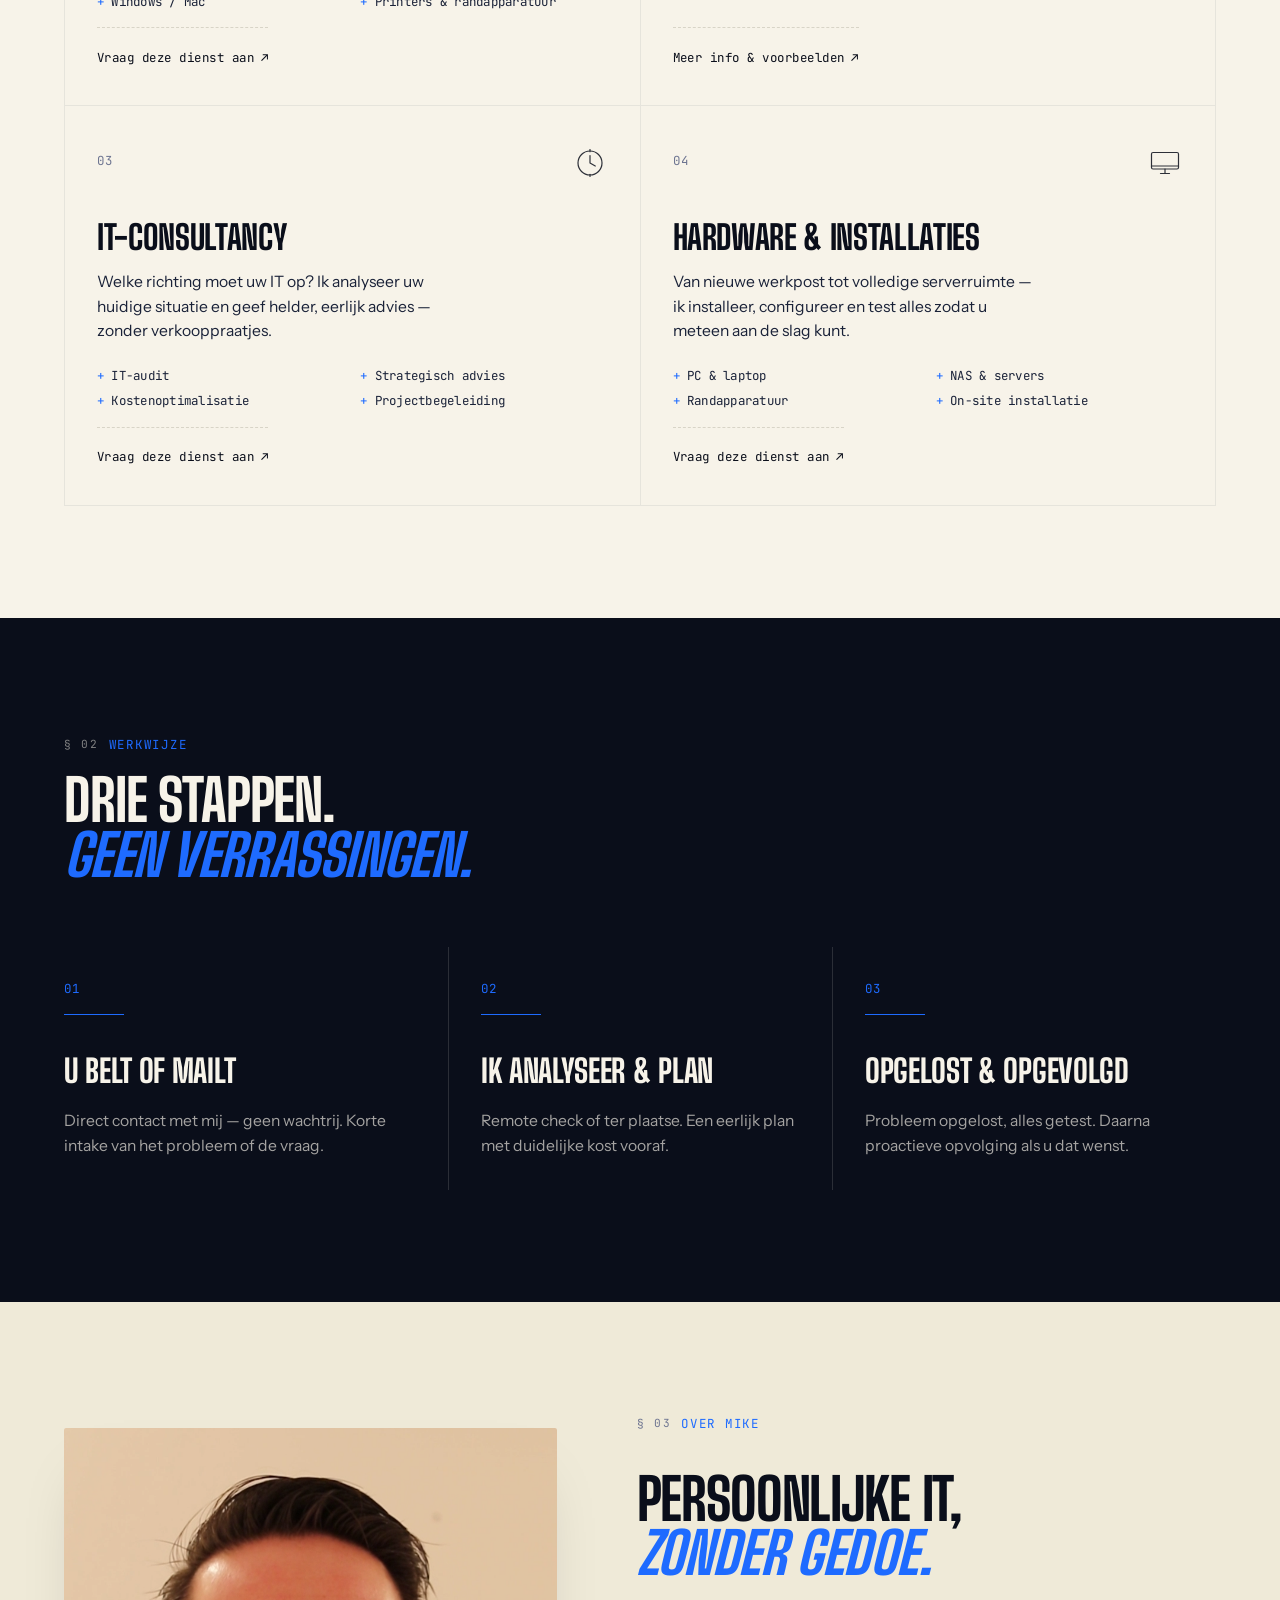
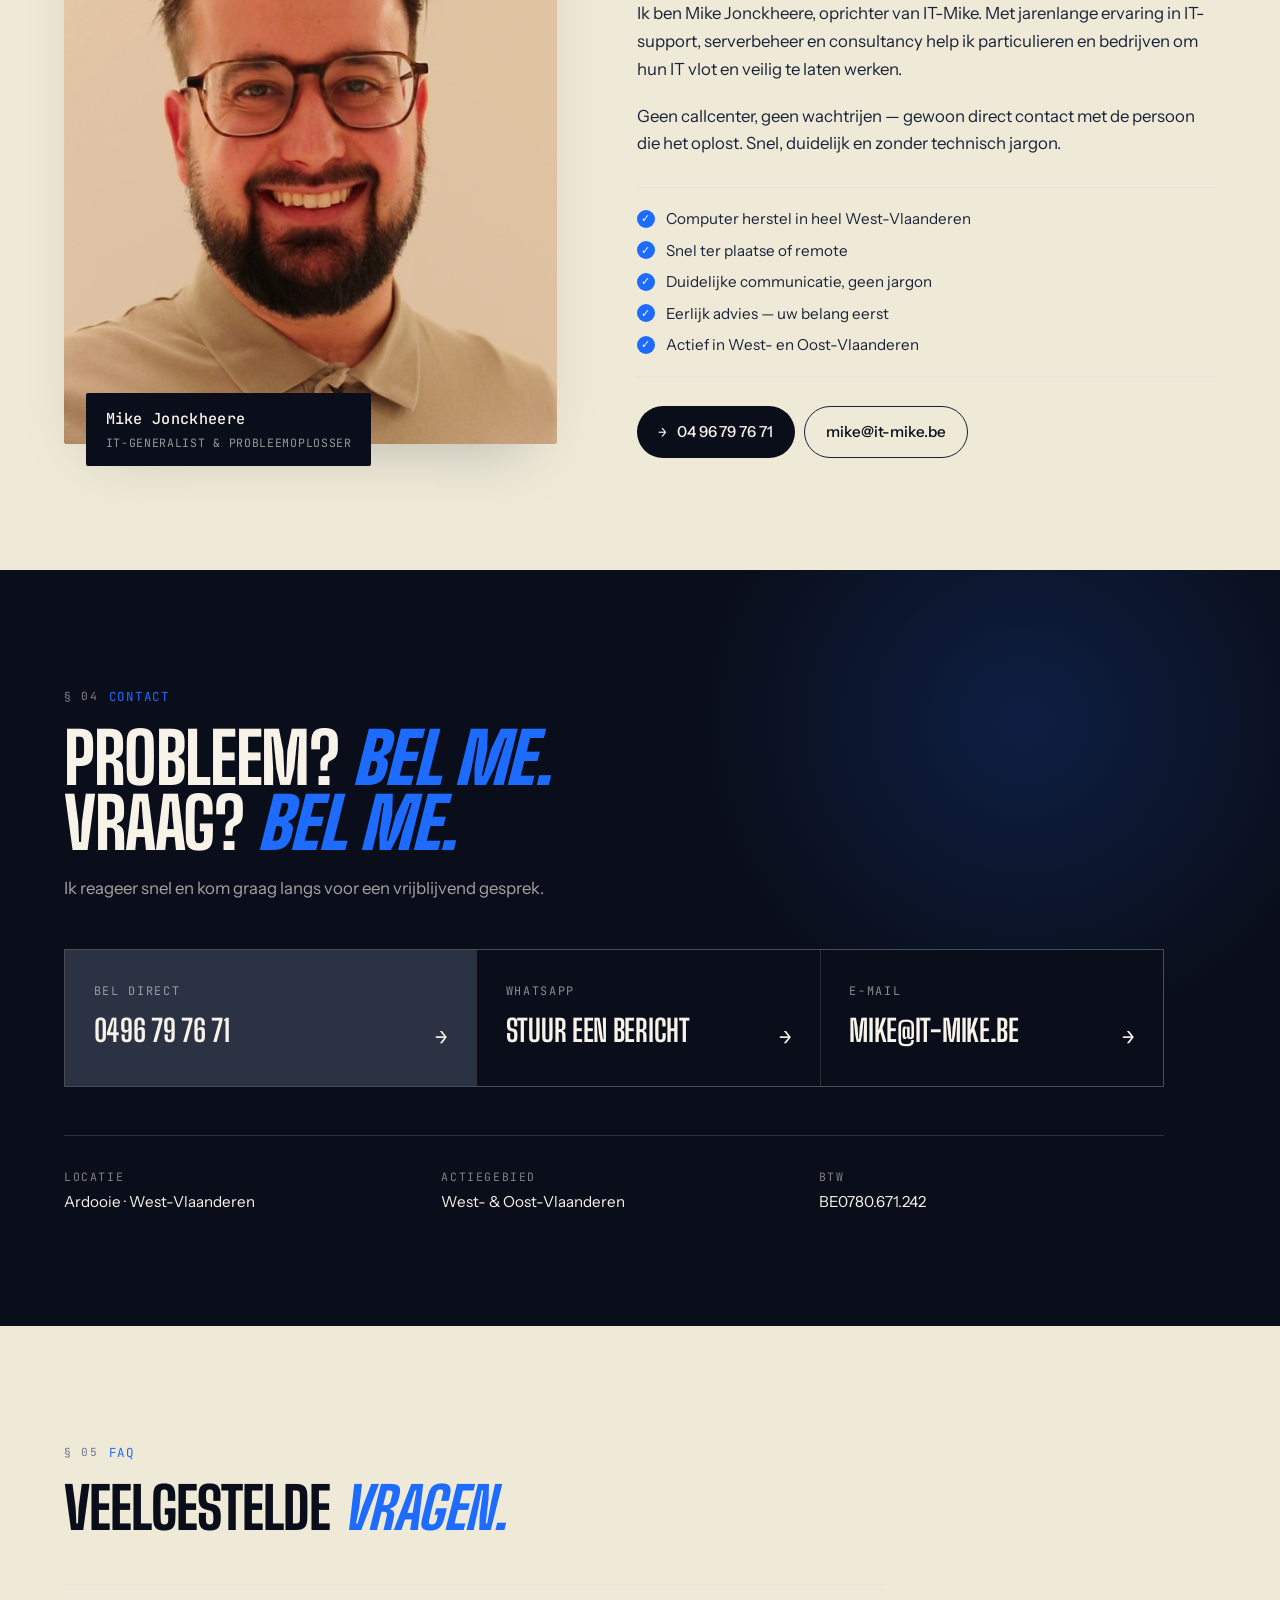
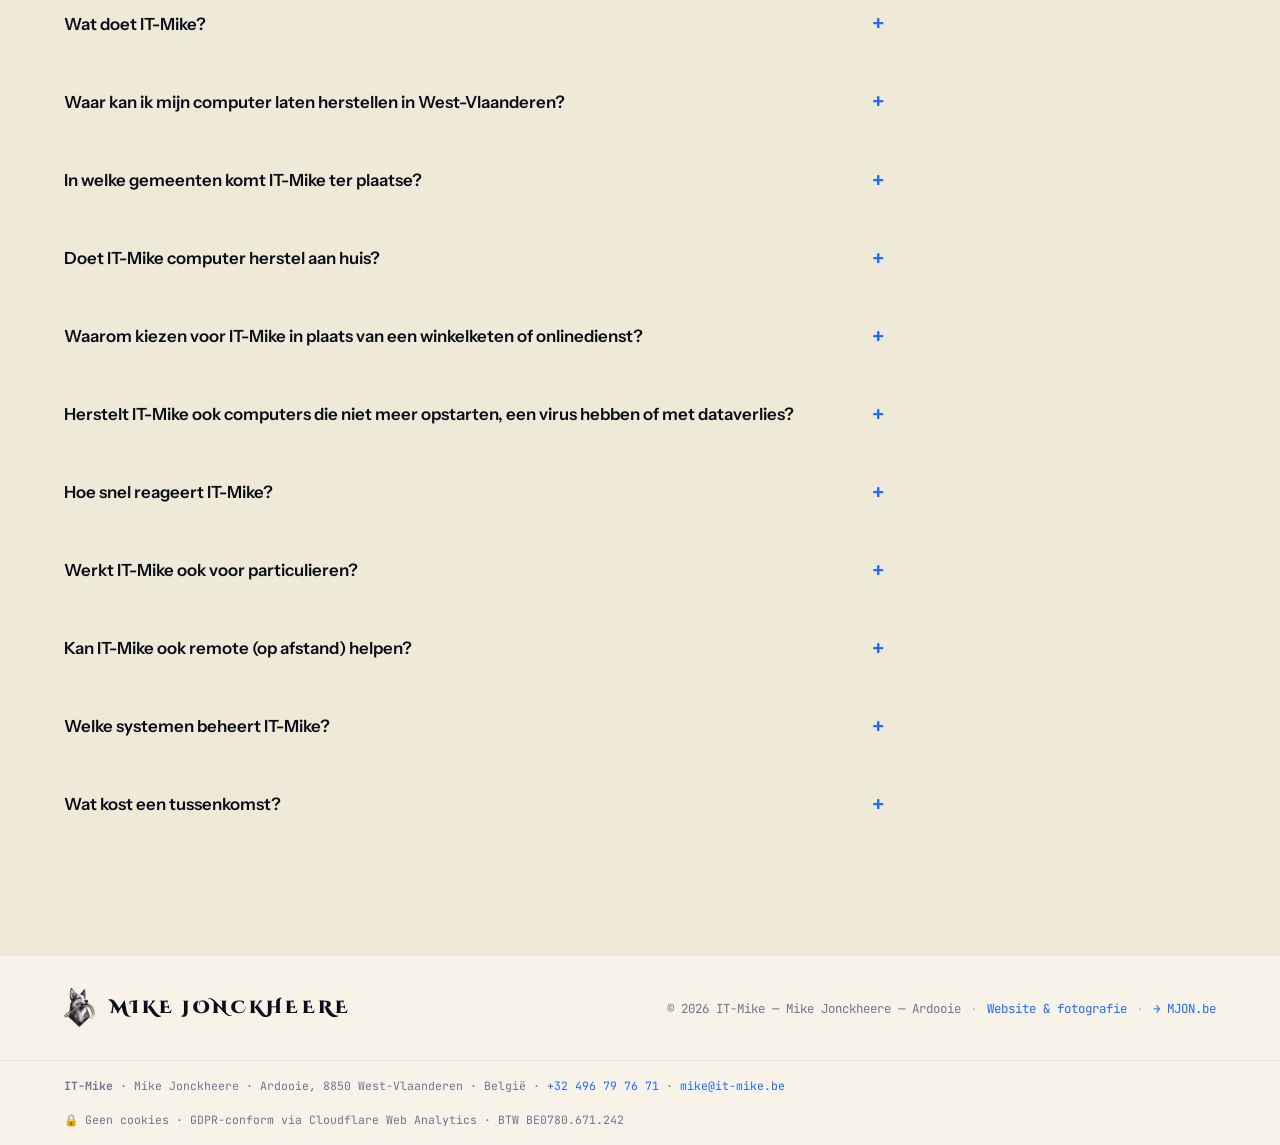
==== commit cc9ab398: "Add dedicated Ardooie gemeentepagina for lokale SEO Volgt exact hetzelfde patroon als /website-bouwe" ====
--- a/index.html
+++ b/index.html
@@ -317,7 +317,7 @@
     <div class="hero-meta">
       <div class="meta-item">
         <span class="meta-label">Locatie</span>
-        <span class="meta-value">Ardooie · Lichtervelde · West-Vl.</span>
+        <span class="meta-value"><a href="/ardooie/">Ardooie</a> · Lichtervelde · West-Vl.</span>
       </div>
       <div class="meta-item">
         <span class="meta-label">Service</span>
--- a/styles.css
+++ b/styles.css
@@ -1472,22 +1472,16 @@
 .domeincheck-result.is-available .dcr-status { color: #1E9E5C; }
 .domeincheck-result.is-taken .dcr-status { color: #C4372E; }
 .domeincheck-result.is-unknown .dcr-status { color: var(--muted); }
-.domeincheck-be-wrap {
+.domeincheck-be-cta {
+  display: flex;
+  align-items: center;
+  flex-wrap: wrap;
+  justify-content: space-between;
+  gap: 0.8rem 1.2rem;
+  padding: 1rem 1.3rem;
   border: 1px solid var(--line-2);
   border-radius: var(--radius);
   background: var(--white);
-  overflow: hidden;
-}
-.domeincheck-be-label {
-  display: block;
-  padding: 0.9rem 1.3rem;
-  border-bottom: 1px solid var(--line-2);
-}
-.domeincheck-iframe {
-  width: 100%;
-  height: 480px;
-  border: 0;
-  display: block;
 }
 
 /* ============== WEBSITE-BOUWEN PAGINA ============== */
@@ -1540,6 +1534,27 @@
 }
 .wb-foto-tile svg { width: 44px; height: 44px; opacity: 0.5; }
 .wb-foto-tile span { font-family: "JetBrains Mono", monospace; font-size: 0.8rem; letter-spacing: 0.02em; }
+.wb-foto-tile--img {
+  position: relative;
+  border-style: solid;
+  padding: 0;
+  overflow: hidden;
+}
+.wb-foto-tile--img img,
+.wb-foto-tile--img video {
+  position: absolute;
+  inset: 0;
+  width: 100%;
+  height: 100%;
+  object-fit: cover;
+}
+.wb-foto-tile--img span {
+  position: absolute;
+  left: 0; right: 0; bottom: 0;
+  padding: 0.6rem 0.9rem;
+  background: linear-gradient(0deg, rgba(10,14,26,.72), transparent);
+  color: var(--paper);
+}
 .wb-contact-actions {
   margin-top: 2.2rem;
   display: flex;
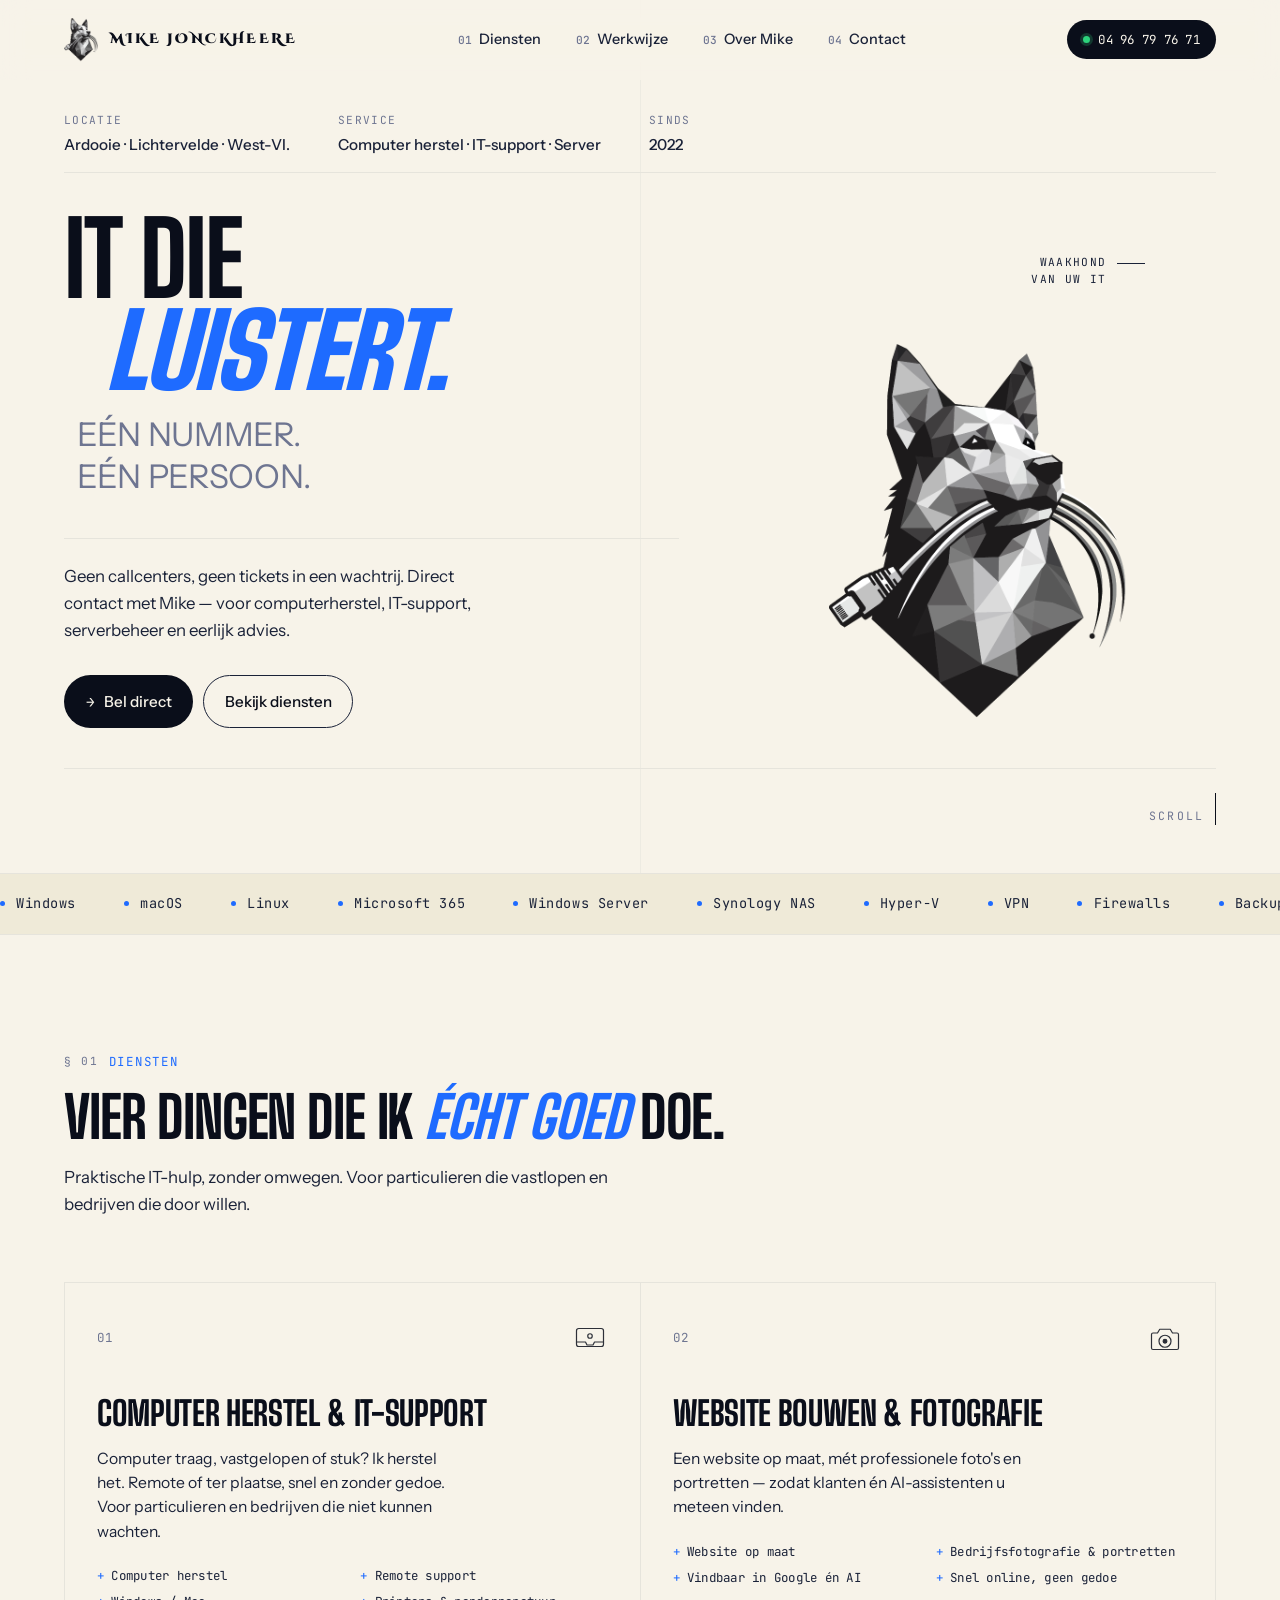
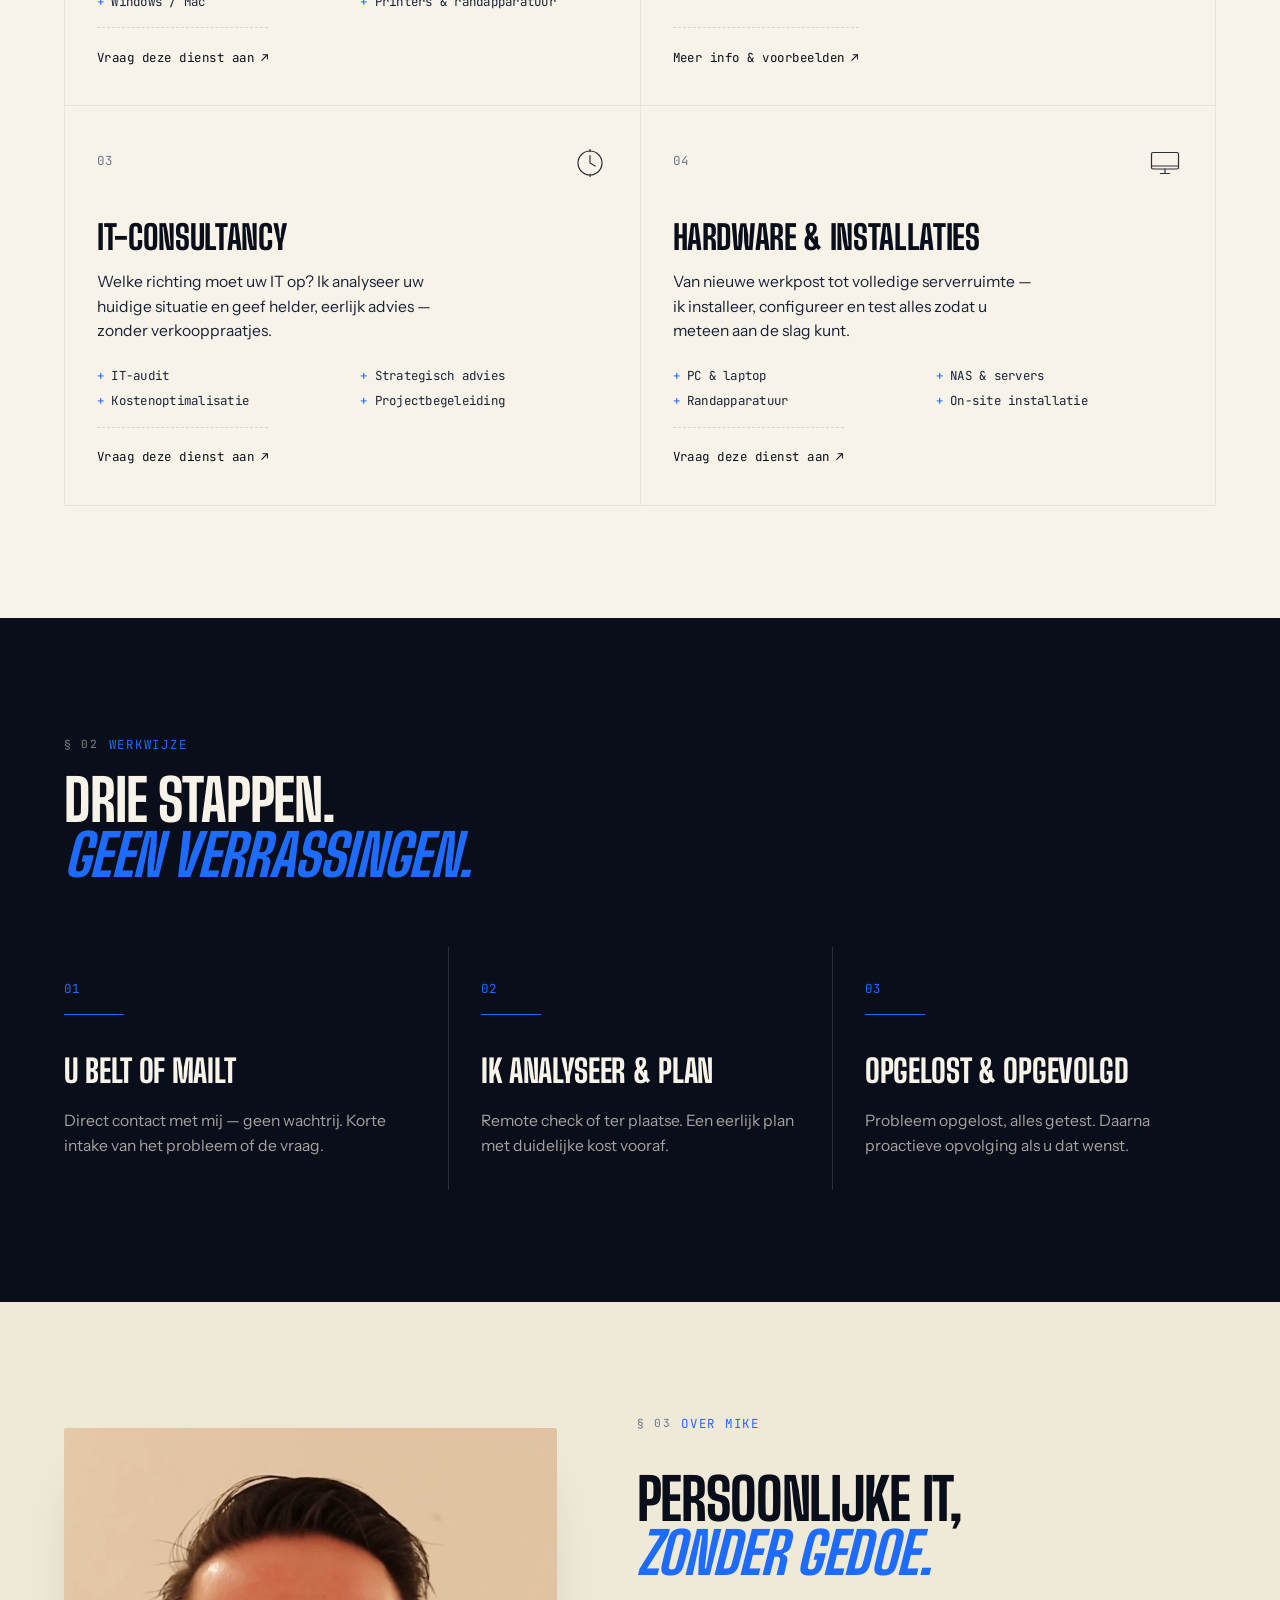
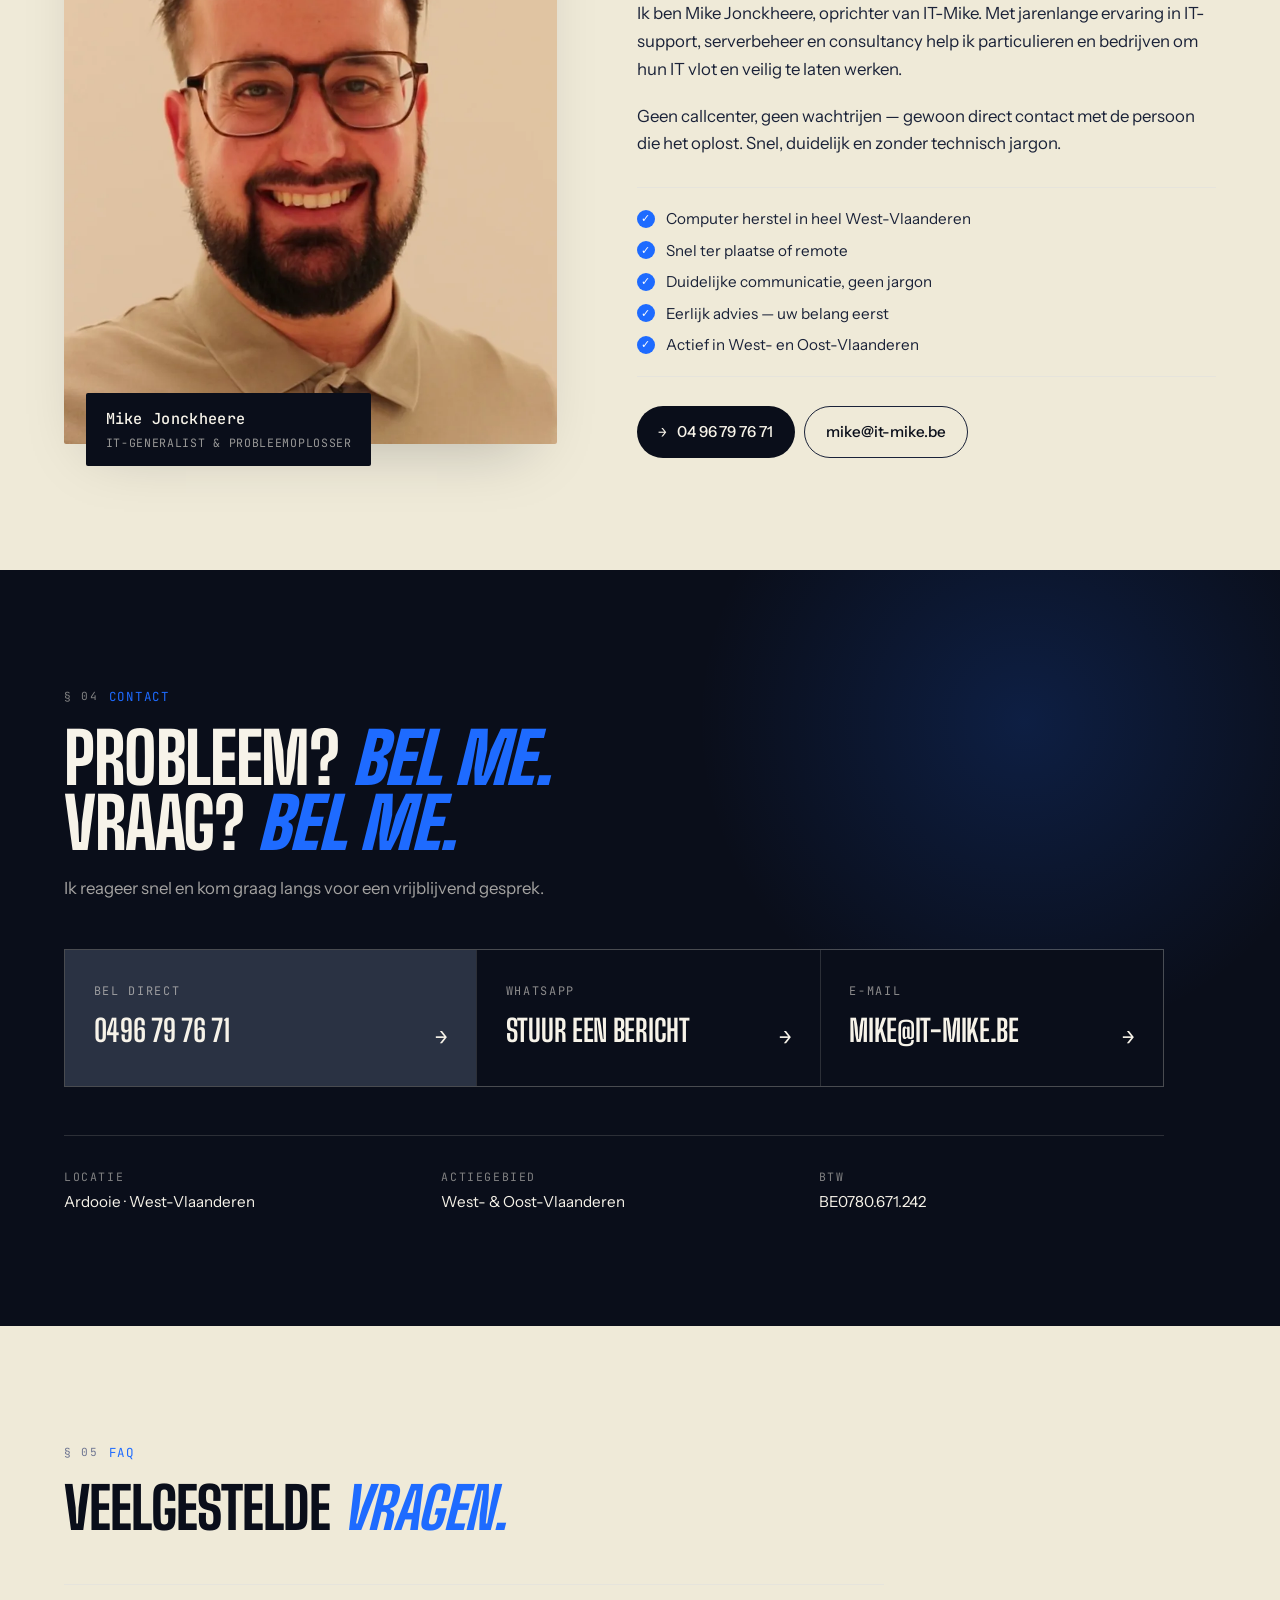
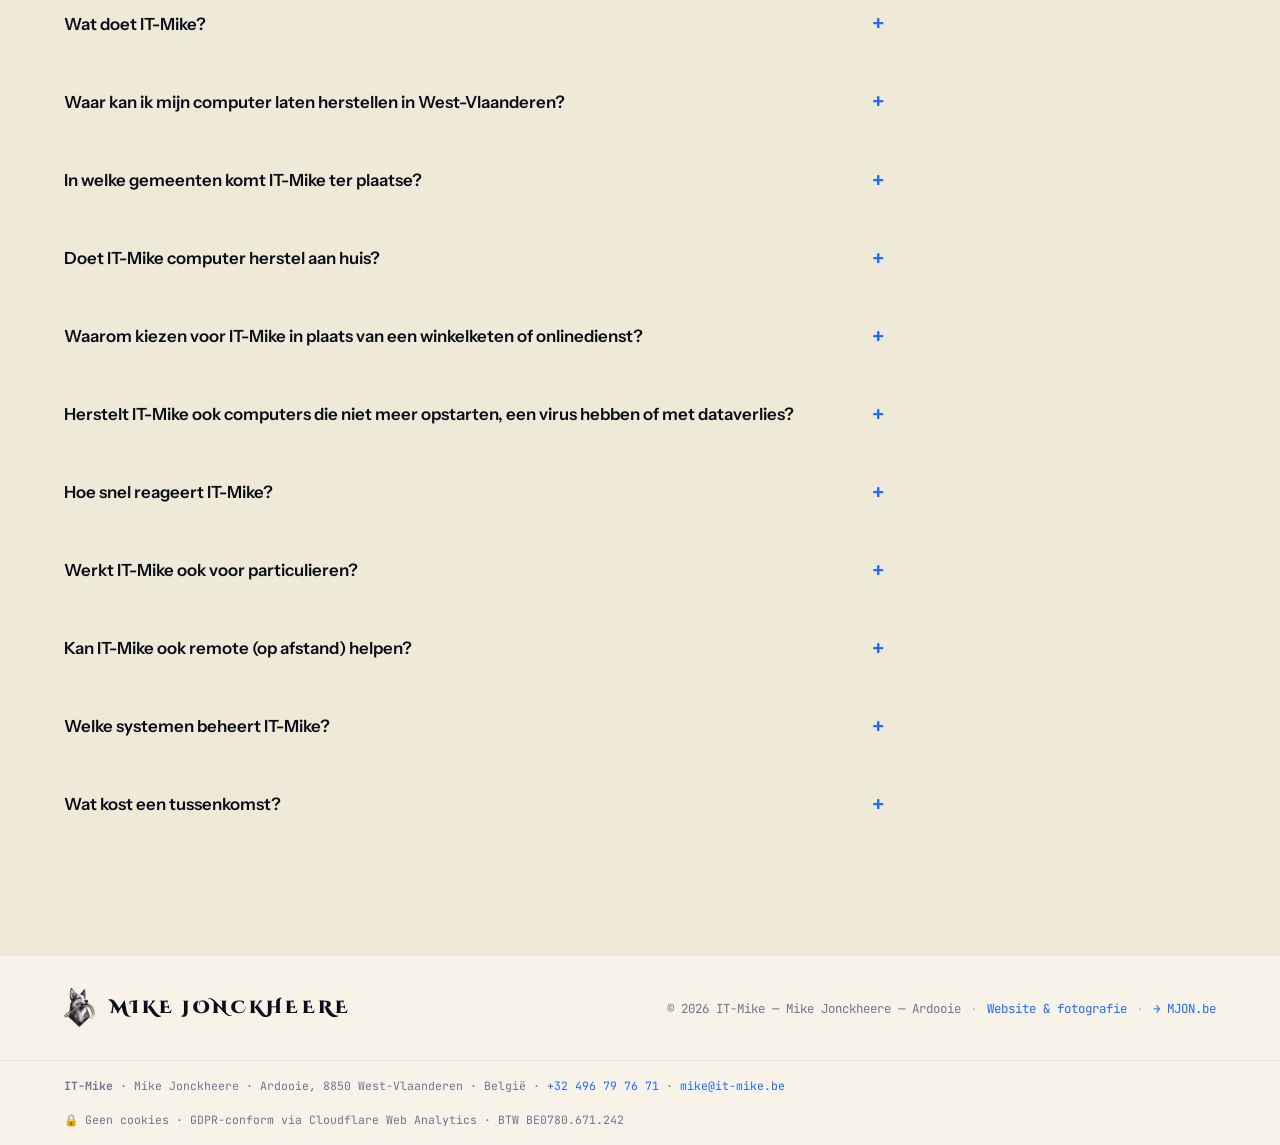
==== commit 793fdc5c: "Site-wide fixes: hero-mascot mobile stacking, image weight, Ardooie hero Requested a full pass befor" ====
--- a/index.html
+++ b/index.html
@@ -528,7 +528,7 @@
   <div class="over-grid">
     <div class="over-portrait">
       <div class="over-portrait-frame">
-        <img id="cms-profile-img" src="/media/Contact Mike.png" alt="Mike Jonckheere"
+        <img id="cms-profile-img" src="/fotos/contact-mike.webp" alt="Mike Jonckheere"
              style="width:100%;height:100%;object-fit:cover;object-position:center 16%;display:block"/>
       </div>
       <div class="over-portrait-tag">
--- a/styles.css
+++ b/styles.css
@@ -1337,9 +1337,14 @@
   .nav-burger { display: flex; }
   .hero-grid { grid-template-columns: 1fr; }
   .hero-meta { flex-direction: column; gap: 0.8rem; padding-bottom: 0.8rem; }
+  /* Op 1 kolom hebben headline/mascot/side/foot nog hun expliciete rij van de
+     desktop-grid (2/3/4) — zonder reset hierop past de volledige-breedte
+     mascot nergens meer tussen en valt hij terug naar een nieuwe rij 5, dus
+     onder heel de hero in plaats van ertussenin. Rijen resetten naar auto
+     laat alles gewoon in DOM-volgorde stapelen. */
+  .hero-headline, .hero-mascot, .hero-side, .hero-foot { grid-row: auto; }
   .hero-mascot {
     grid-column: 1 / -1;
-    grid-row: auto;
     max-width: 200px;
     margin: 0 auto;
   }
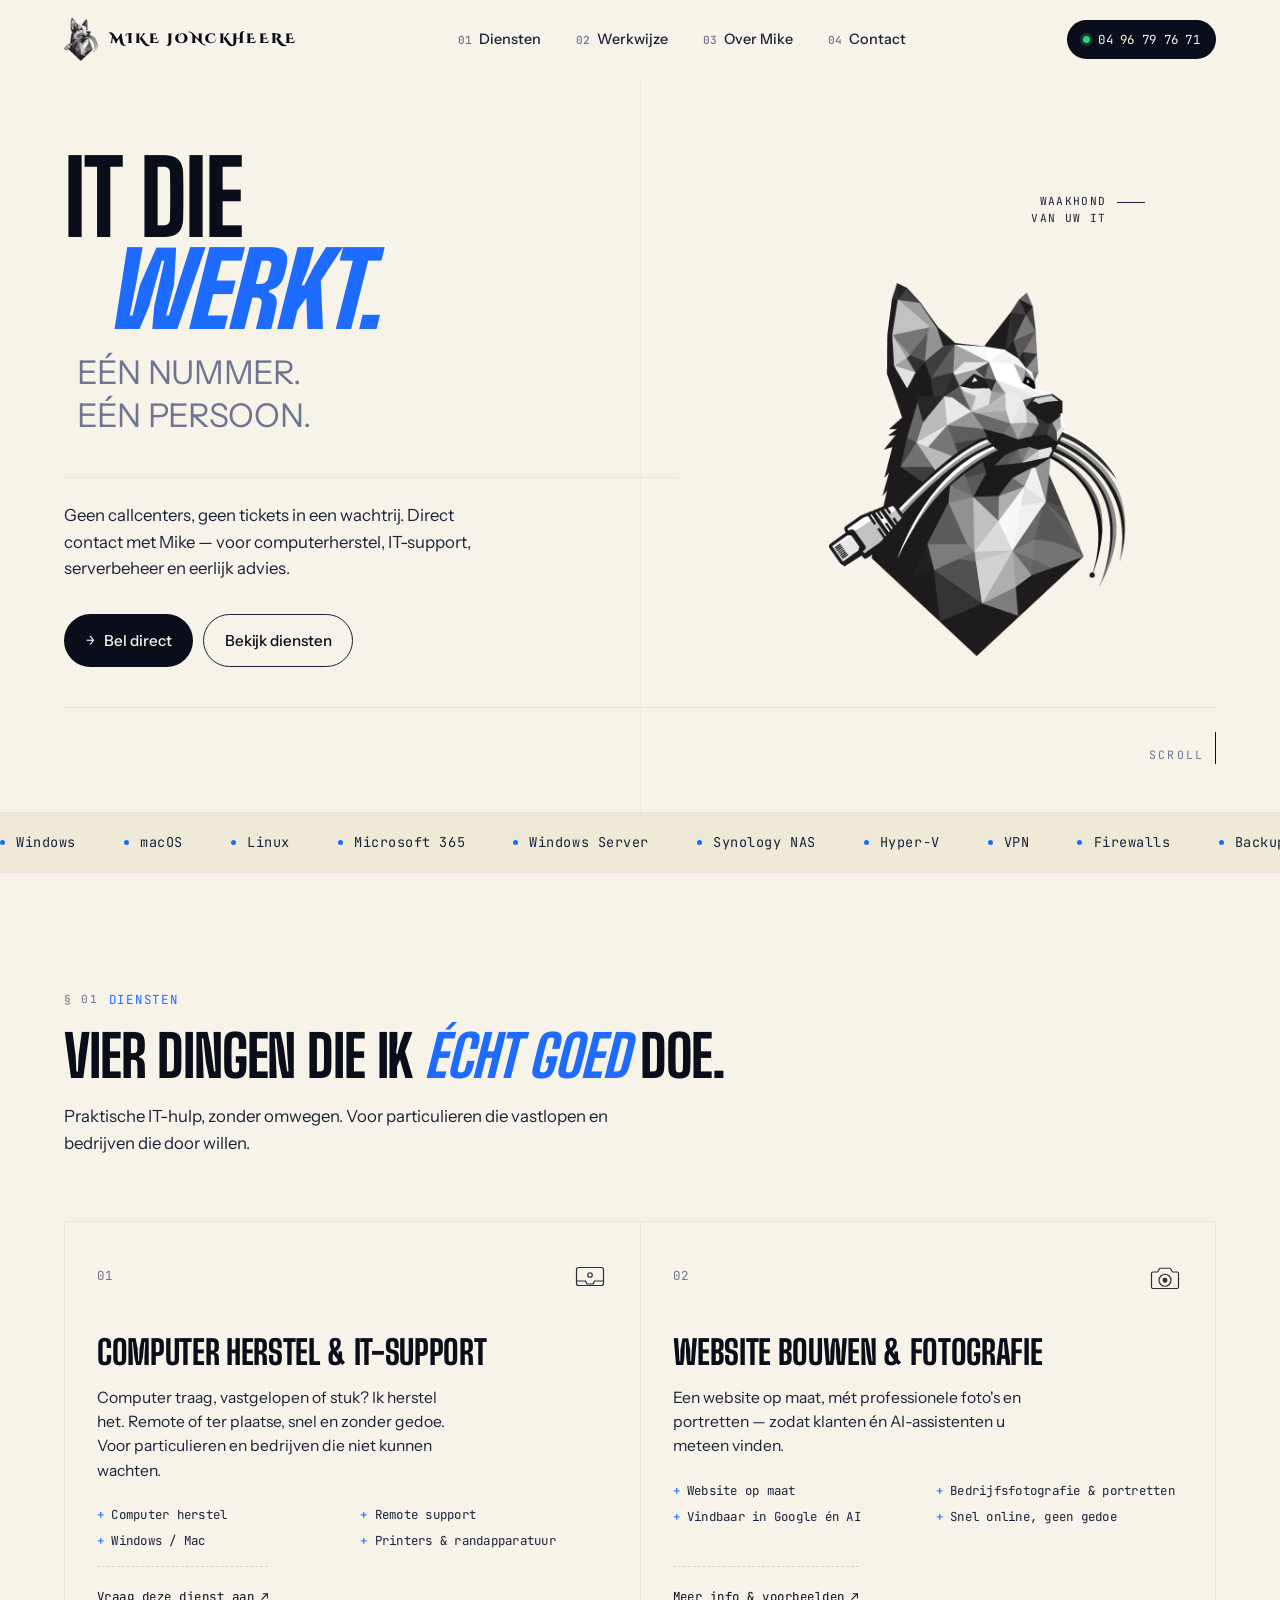
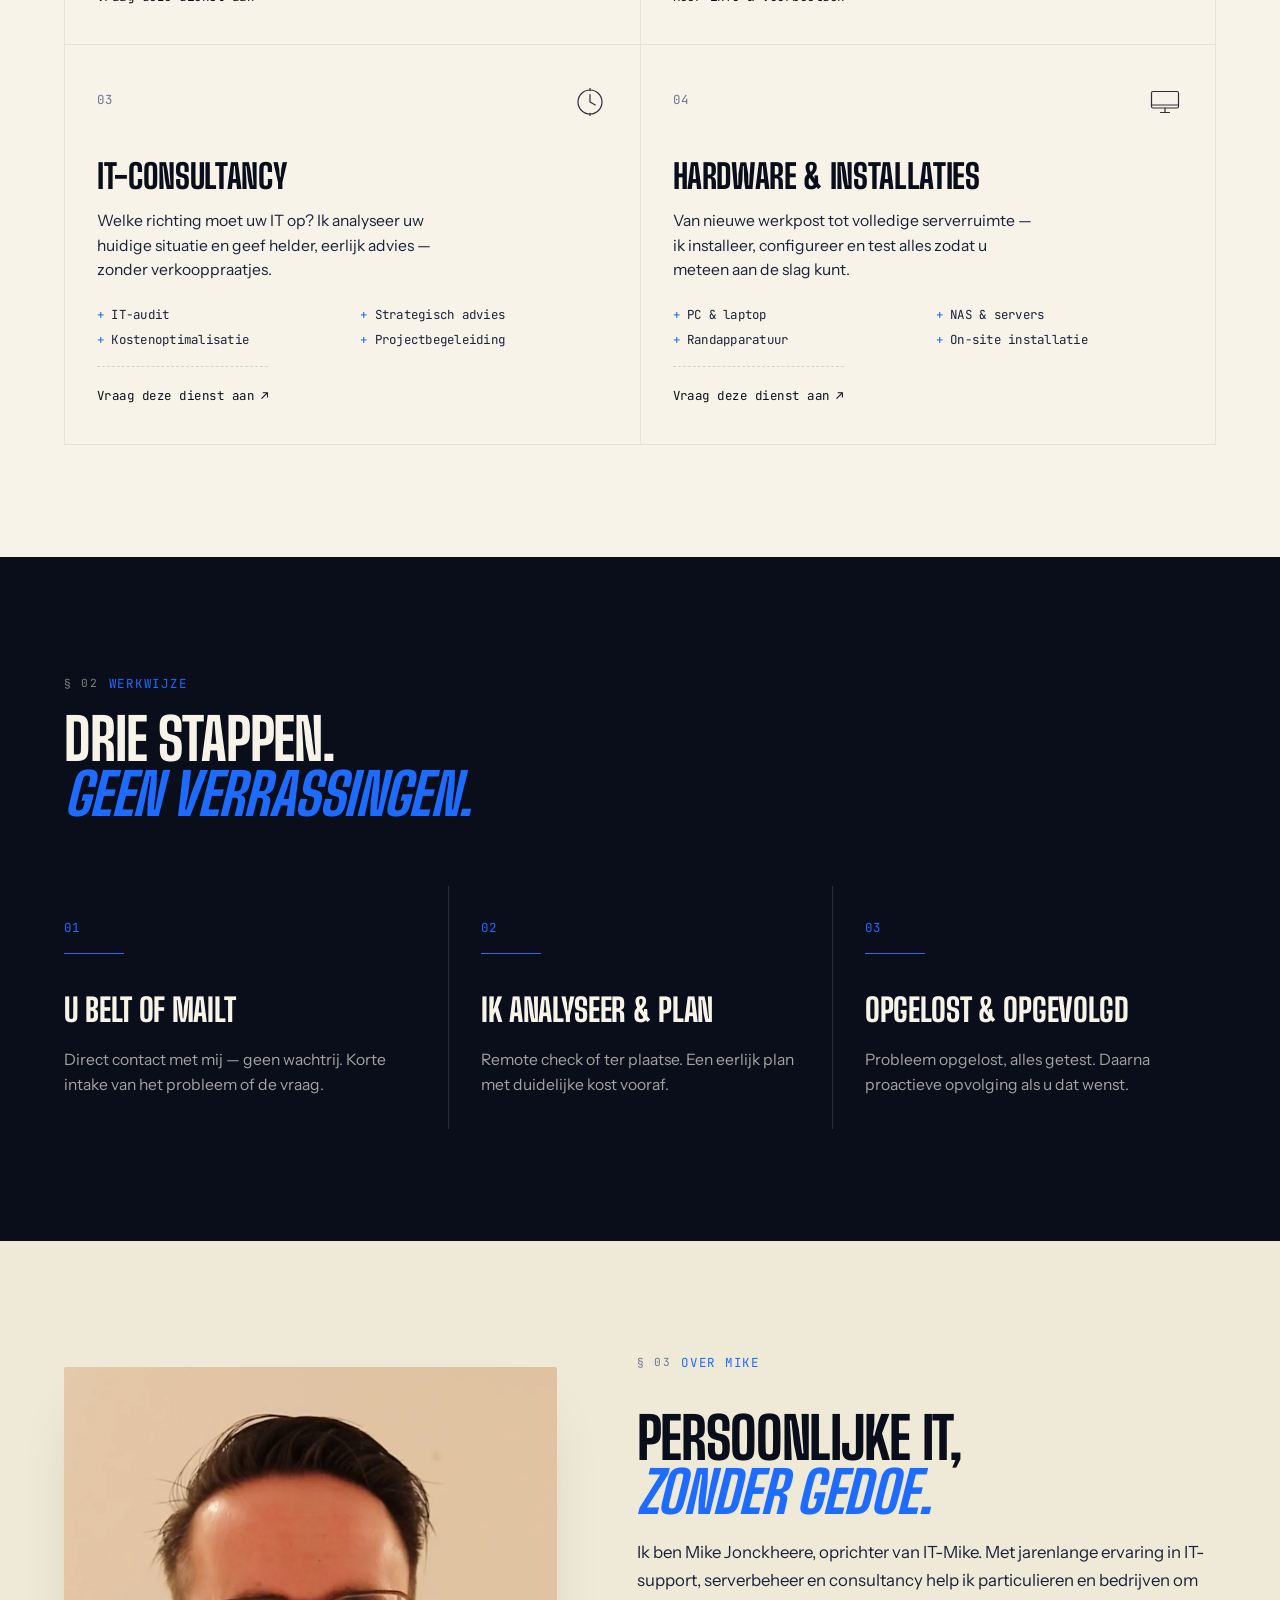
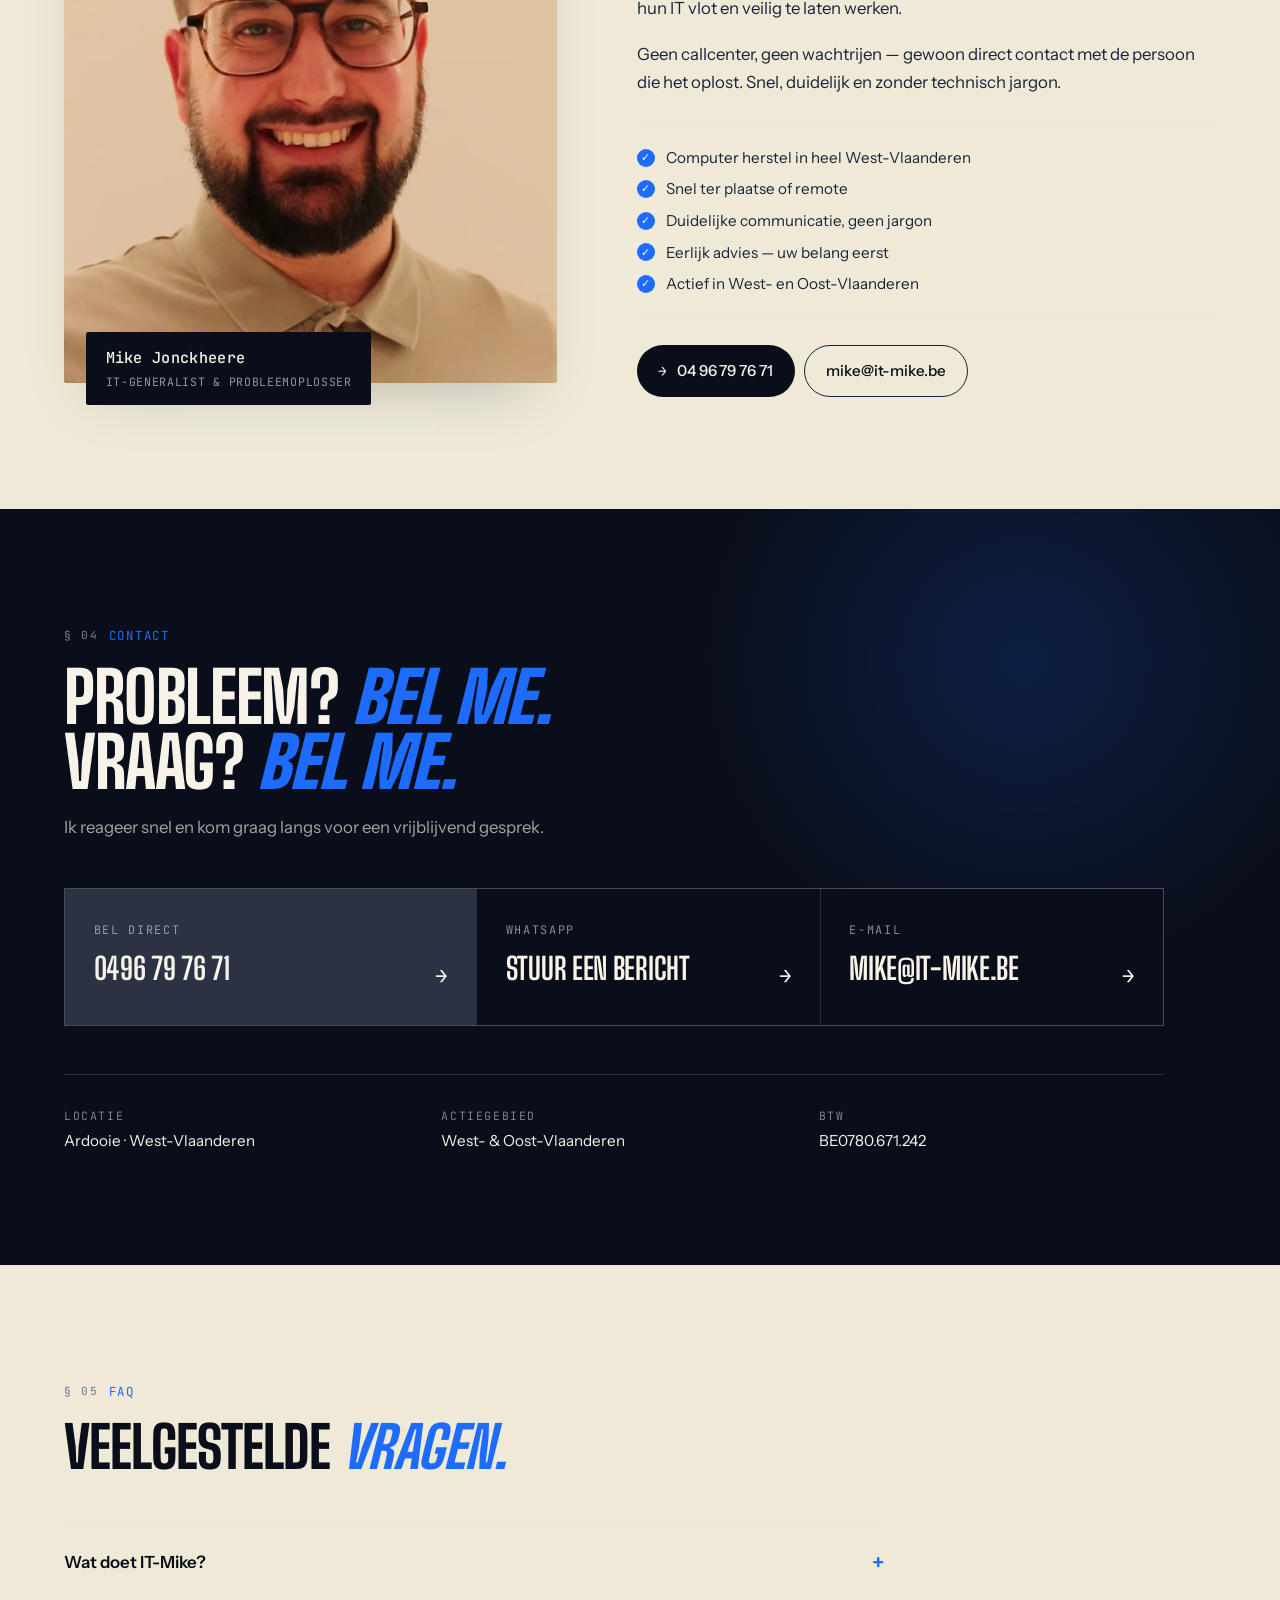
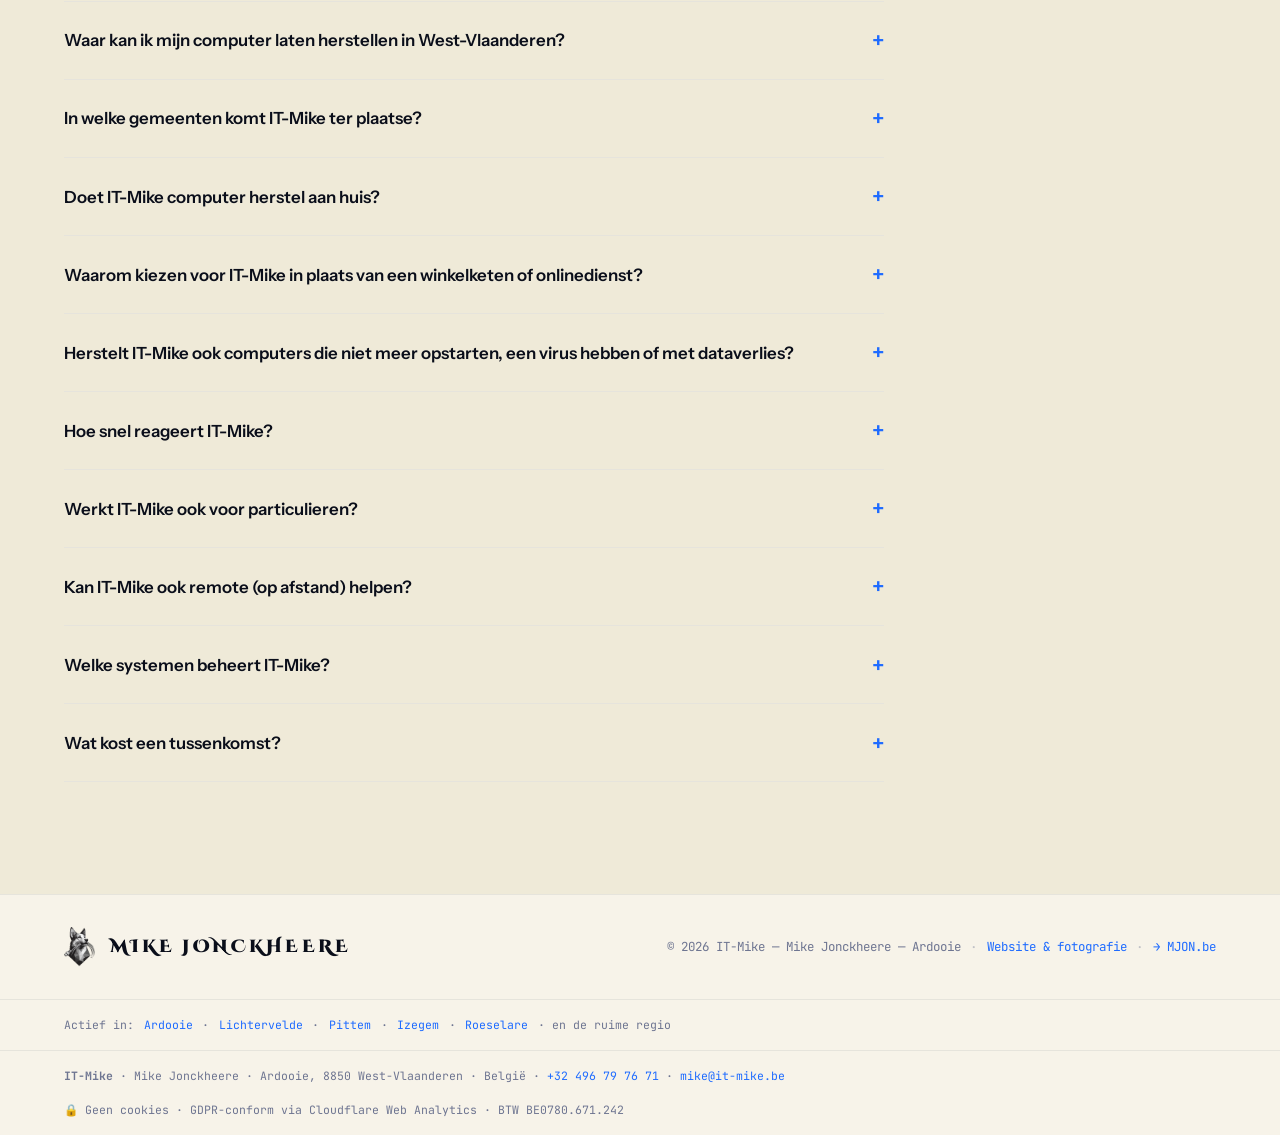
==== commit 1812812f: "Remove hero-meta bar site-wide, add footer region links, build remaining 4 gemeentepaginas - Removed" ====
--- a/index.html
+++ b/index.html
@@ -314,21 +314,6 @@
 <!-- Hero — Editorial -->
 <section id="top" class="hero hero-editorial">
   <div class="hero-grid">
-    <div class="hero-meta">
-      <div class="meta-item">
-        <span class="meta-label">Locatie</span>
-        <span class="meta-value"><a href="/ardooie/">Ardooie</a> · Lichtervelde · West-Vl.</span>
-      </div>
-      <div class="meta-item">
-        <span class="meta-label">Service</span>
-        <span class="meta-value">Computer herstel · IT-support · Server</span>
-      </div>
-      <div class="meta-item">
-        <span class="meta-label">Sinds</span>
-        <span class="meta-value">2022</span>
-      </div>
-    </div>
-
     <h1 class="hero-headline">
       <span class="line">IT die</span>
       <span class="line line-italic rotating" id="rotatingWord" aria-live="polite">
@@ -657,6 +642,15 @@
       <a href="https://mjon.be">→ MJON.be</a>
     </div>
   </div>
+  <div class="footer-areas">
+    <span>Actief in:</span>
+    <a href="/ardooie/">Ardooie</a> ·
+    <a href="/lichtervelde/">Lichtervelde</a> ·
+    <a href="/pittem/">Pittem</a> ·
+    <a href="/izegem/">Izegem</a> ·
+    <a href="/roeselare/">Roeselare</a>
+    <span>· en de ruime regio</span>
+  </div>
   <div class="footer-bar">
     <address class="footer-address">
       <strong>IT-Mike</strong> · Mike Jonckheere · Ardooie, 8850 West-Vlaanderen · België ·
--- a/styles.css
+++ b/styles.css
@@ -1306,6 +1306,17 @@
 }
 .footer-meta a { color: var(--accent); }
 .footer-sep { opacity: 0.4; }
+.footer-areas {
+  border-top: 1px solid var(--line);
+  padding: 1rem var(--pad-x);
+  display: flex;
+  flex-wrap: wrap;
+  gap: 0.4rem 0.6rem;
+  font-family: "JetBrains Mono", monospace;
+  font-size: 0.72rem;
+  color: var(--muted);
+}
+.footer-areas a { color: var(--accent); }
 .footer-bar {
   border-top: 1px solid var(--line);
   padding: 1rem var(--pad-x);
